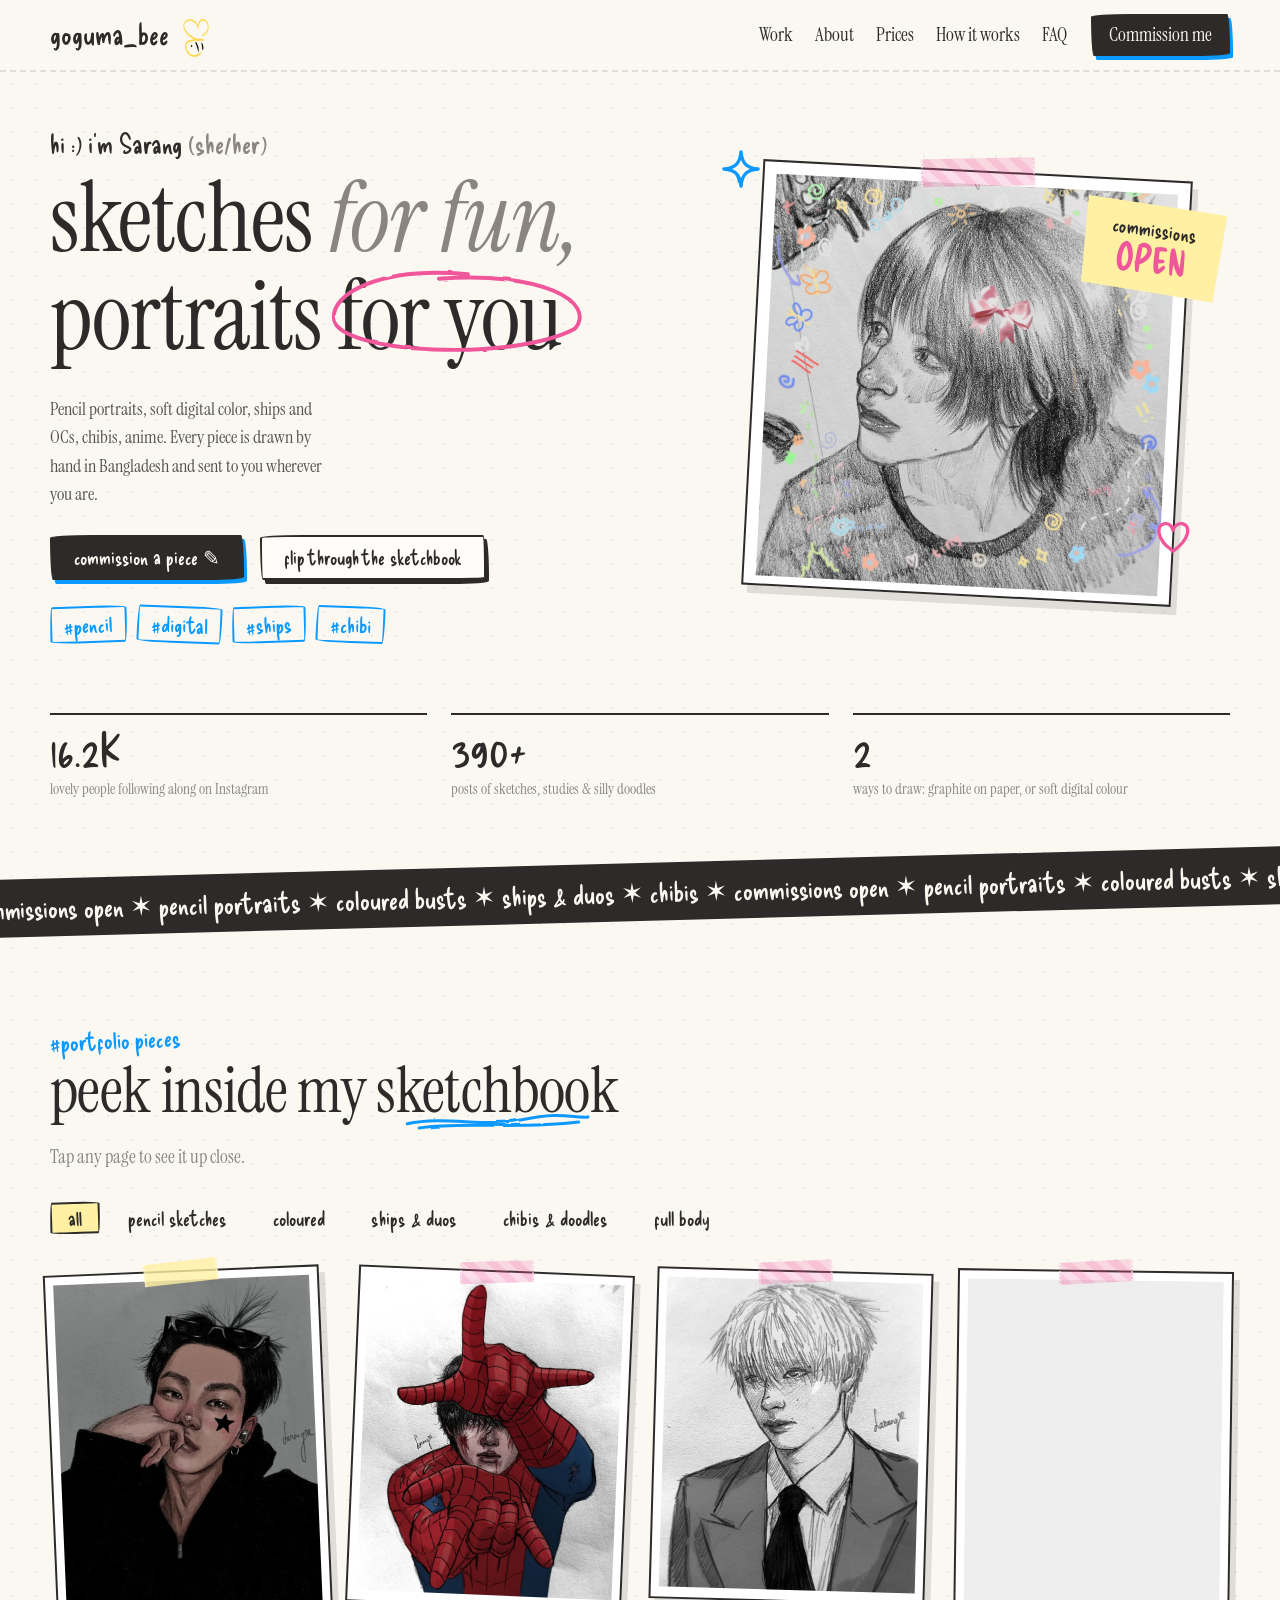
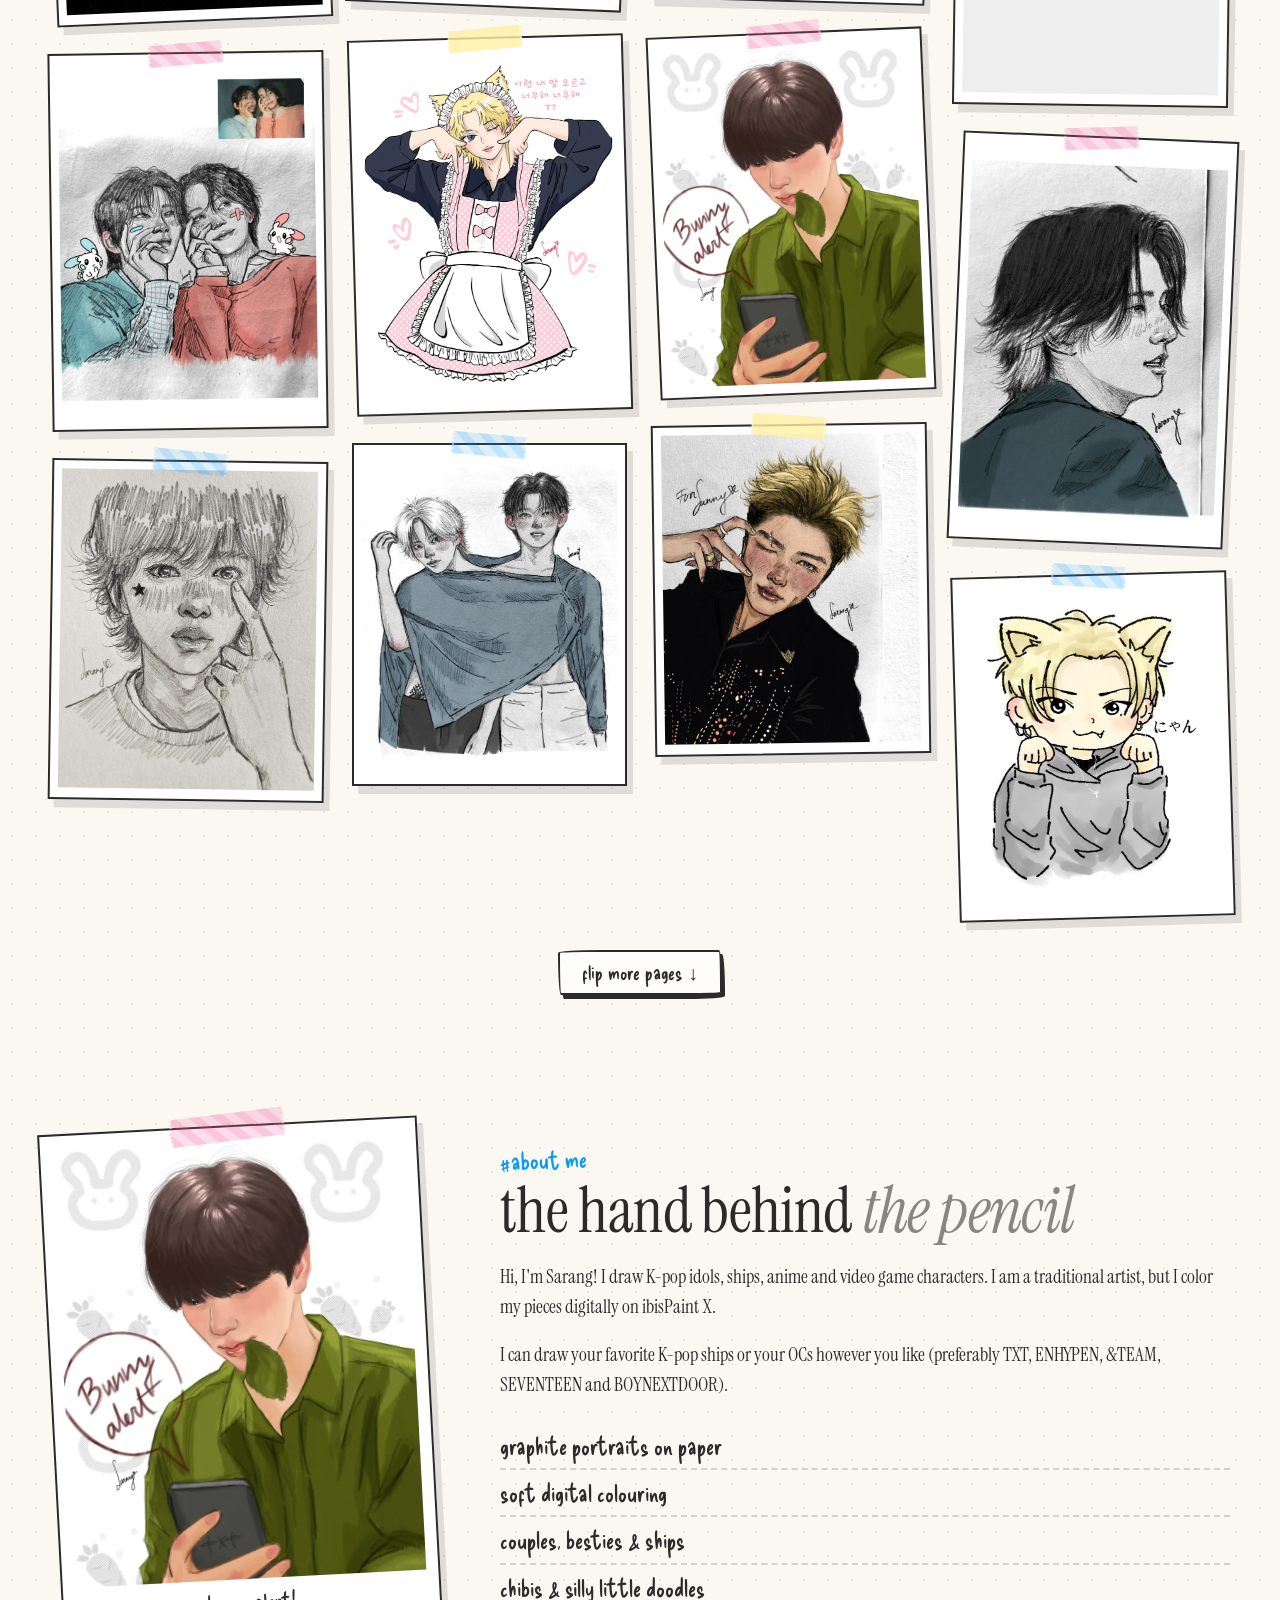
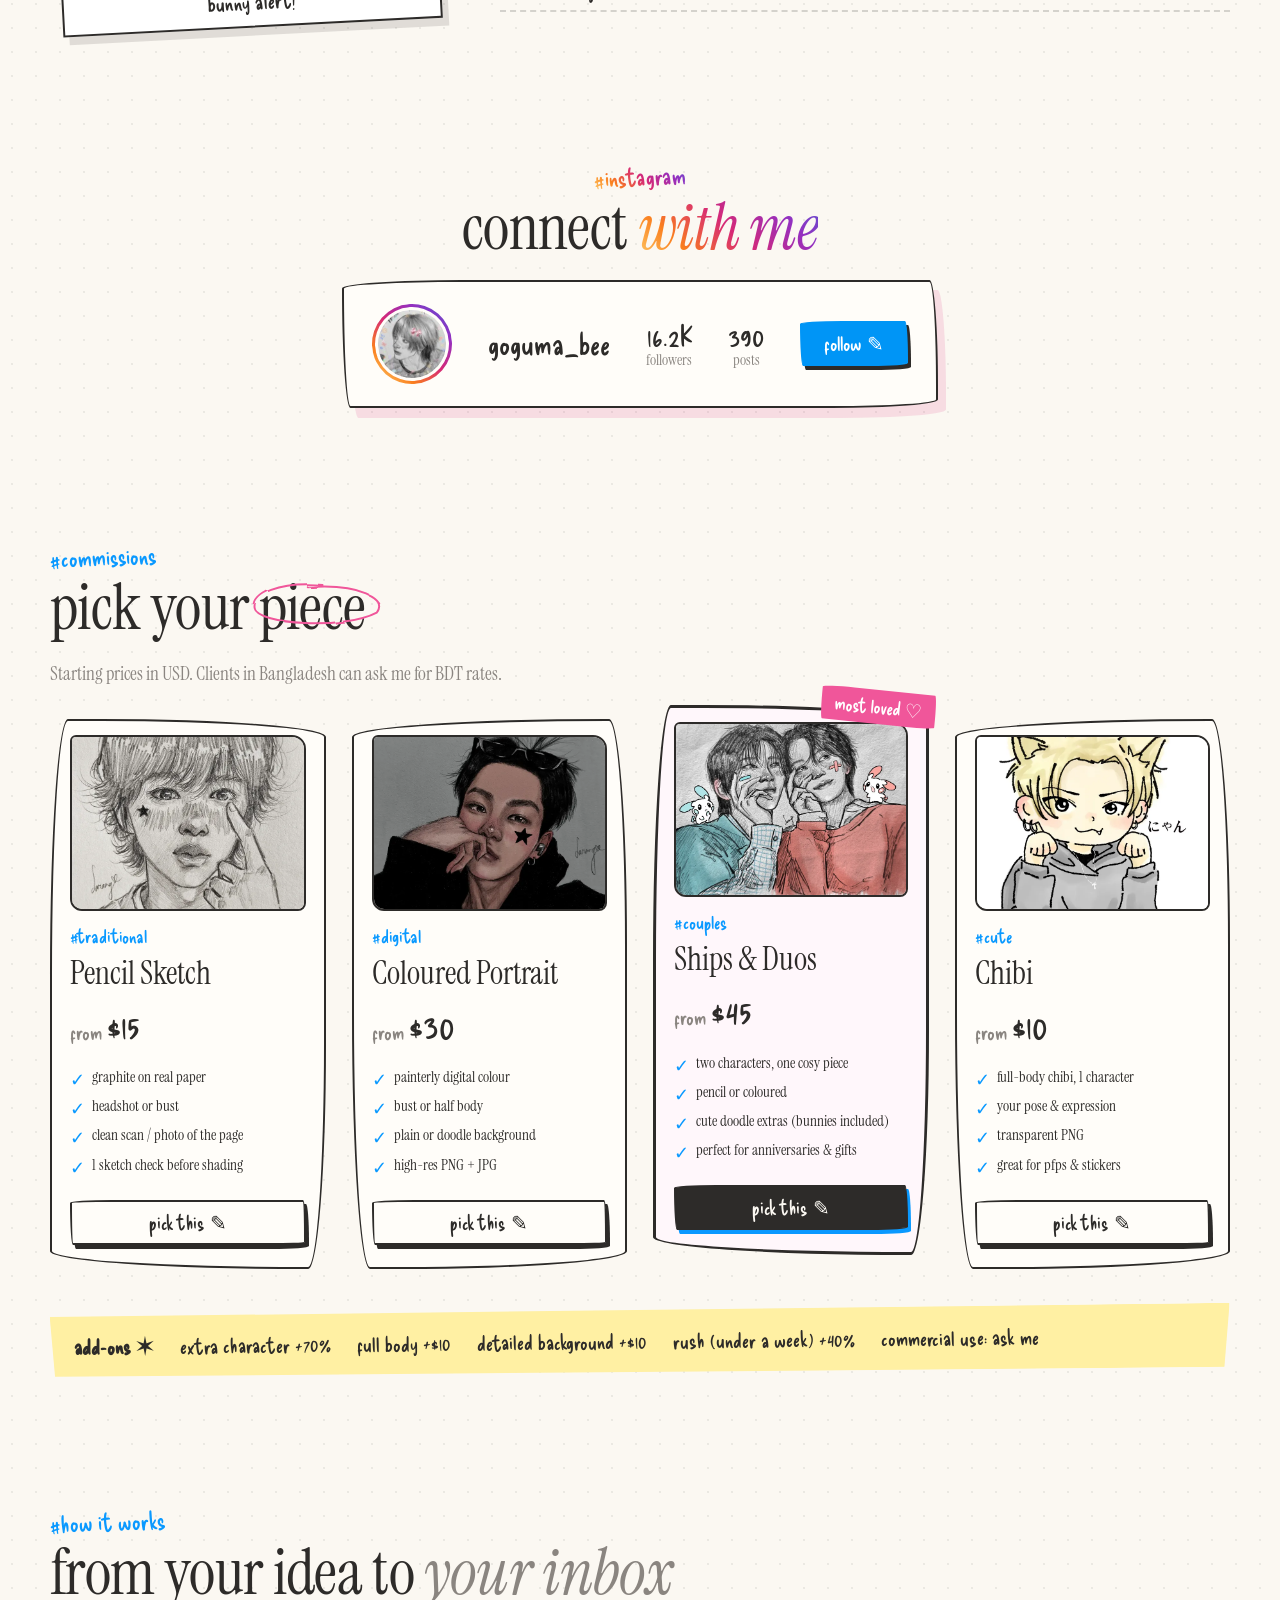
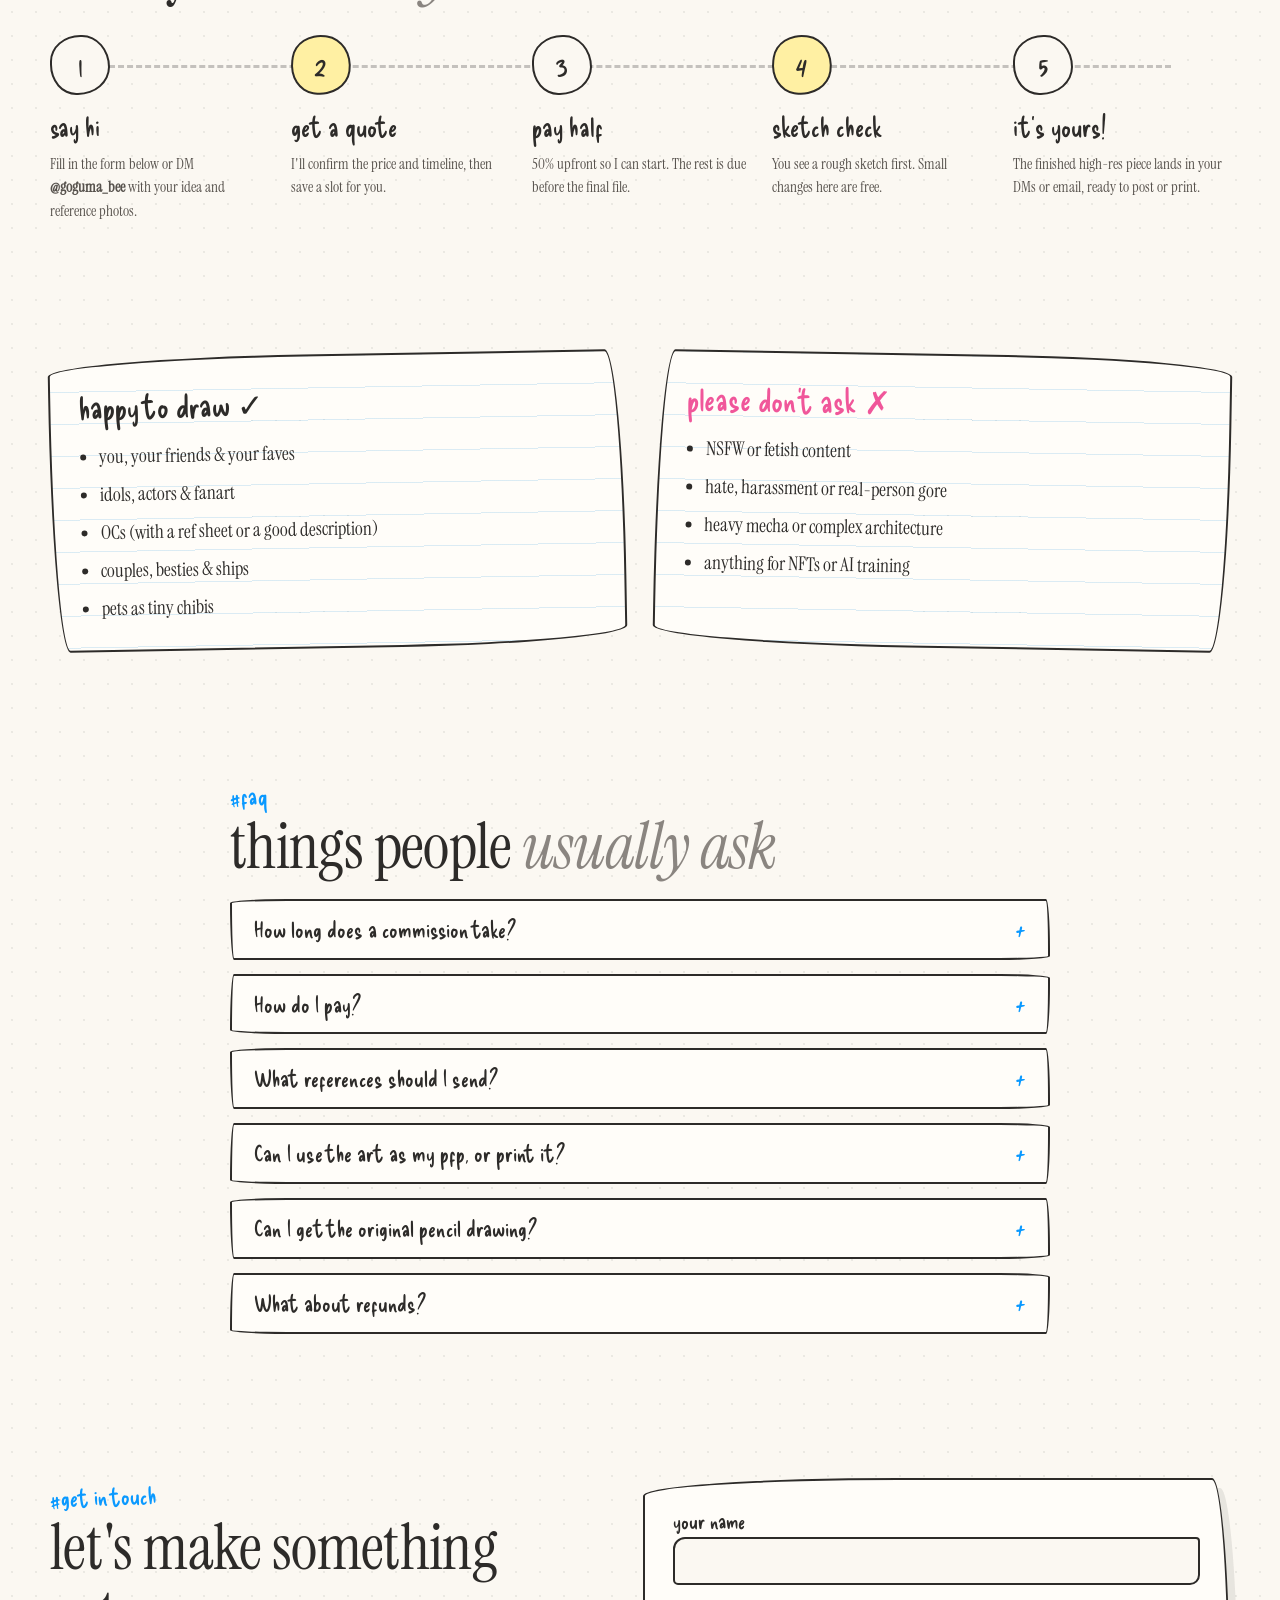
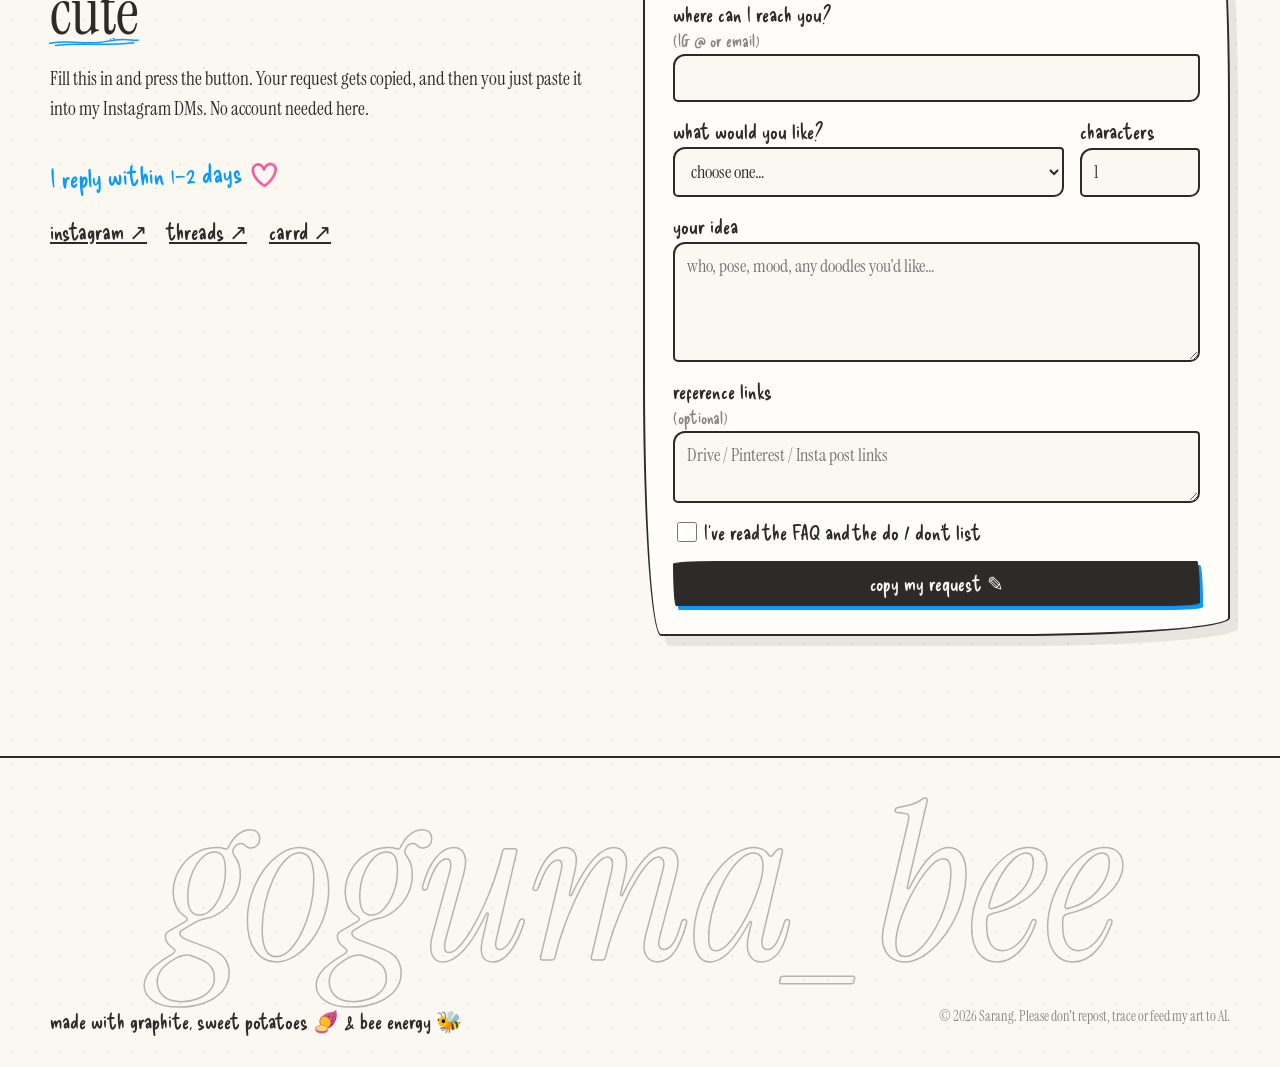
==== index.html @ c8627860 "New hero portrait, bee logo, bio, and slimmer Instagram card - Hero: new pencil self-portrait, drop " ====
<!DOCTYPE html>
<html lang="en">
<head>
  <meta charset="utf-8">
  <meta name="viewport" content="width=device-width, initial-scale=1">
  <title>goguma_bee · Sarang's sketchbook &amp; commissions</title>
  <meta name="description" content="Pencil portraits, soft digital color, ships and OCs, chibis, anime by Sarang (@goguma_bee). Commissions open.">
  <meta property="og:title" content="goguma_bee · sketches for fun, commissions for you">
  <meta property="og:image" content="img/Untitled231_20261003192501.webp">
  <link rel="icon" href="img/logo.png">
  <link rel="preconnect" href="https://fonts.googleapis.com">
  <link rel="preconnect" href="https://fonts.gstatic.com" crossorigin>
  <link href="https://fonts.googleapis.com/css2?family=Delicious+Handrawn&family=Instrument+Serif:ital@0;1&display=swap" rel="stylesheet">
  <link rel="stylesheet" href="style.css">
</head>
<body>
<a class="skip" href="#work">Skip to artwork</a>

<!-- Reusable hand-drawn doodles -->
<svg width="0" height="0" style="position:absolute" aria-hidden="true">
  <defs>
    <filter id="rough"><feTurbulence type="fractalNoise" baseFrequency="0.04" numOctaves="2" seed="3"/><feDisplacementMap in="SourceGraphic" scale="2.5"/></filter>
    <symbol id="underline" viewBox="0 0 220 24"><path pathLength="1" d="M4 15 C 50 5, 95 20, 140 10 S 200 9, 216 7"/><path pathLength="1" d="M18 20 C 70 12, 130 22, 205 13"/></symbol>
    <symbol id="circle" viewBox="0 0 240 90"><path pathLength="1" d="M130 9 C 52 2, 6 26, 10 50 C 15 80, 170 88, 226 58 C 246 34, 196 6, 104 13"/></symbol>
    <symbol id="arrow" viewBox="0 0 120 80"><path pathLength="1" d="M8 8 C 20 55, 60 72, 104 58"/><path pathLength="1" d="M88 46 L106 58 L88 70"/></symbol>
    <symbol id="star" viewBox="0 0 40 40"><path pathLength="1" d="M20 3 L24 16 L37 17 L26 24 L30 37 L20 29 L10 37 L14 24 L3 17 L16 16 Z"/></symbol>
    <symbol id="heart" viewBox="0 0 40 36"><path pathLength="1" d="M20 33 C 2 20, 2 6, 11 4 C 16 3, 19 7, 20 11 C 21 7, 25 3, 30 4 C 39 6, 38 20, 20 33 Z"/></symbol>
    <symbol id="sparkle" viewBox="0 0 40 40"><path pathLength="1" d="M20 2 C 21 14, 26 19, 38 20 C 26 21, 21 26, 20 38 C 19 26, 14 21, 2 20 C 14 19, 19 14, 20 2 Z"/></symbol>
  </defs>
</svg>

<header class="nav">
  <a class="logo hand" href="#top">goguma_bee <img src="img/logo.png" width="256" height="256" alt=""></a>
  <nav aria-label="Main">
    <a href="#work">Work</a>
    <a href="#about">About</a>
    <a href="#commissions">Prices</a>
    <a href="#process">How it works</a>
    <a href="#faq">FAQ</a>
  </nav>
  <a class="btn btn-ink" href="#order">Commission me</a>
</header>

<main id="top">

  <!-- HERO -->
  <section class="hero wrap">
    <div class="hero-text">
      <p class="hand hello">hi :) i'm Sarang <span class="muted">(she/her)</span></p>
      <h1>sketches <em>for fun,</em><br>portraits
        <span class="circled">for you
          <svg class="doodle draw" aria-hidden="true"><use href="#circle"/></svg>
        </span>
      </h1>
      <p class="lede">Pencil portraits, soft digital color, ships and OCs, chibis, anime. Every piece is drawn by hand in Bangladesh and sent to you wherever you are.</p>
      <div class="cta">
        <a class="btn btn-ink" href="#order">commission a piece ✎</a>
        <a class="btn" href="#work">flip through the sketchbook</a>
      </div>
      <ul class="tags hand" aria-label="What I draw">
        <li>#pencil</li><li>#digital</li><li>#ships</li><li>#chibi</li>
      </ul>
    </div>

    <div class="hero-art">
      <figure class="polaroid tilt-r">
        <img src="img/hero.webp" width="1100" height="1100"
             alt="Pencil portrait of a girl with short hair and bangs, a pink bow in her hair, surrounded by colourful doodles">
      </figure>
      <div class="sticky hand" role="note">
        <!-- EDIT: open / closed -->
        commissions<br><b>OPEN</b>
      </div>
      <svg class="doodle float s1" aria-hidden="true"><use href="#sparkle"/></svg>
      <svg class="doodle float s2" aria-hidden="true"><use href="#heart"/></svg>
    </div>
  </section>

  <!-- STATS -->
  <section class="stats wrap" aria-label="Quick facts">
    <div><b class="hand">16.2K</b><span>lovely people following along on Instagram</span></div>
    <div><b class="hand">390+</b><span>posts of sketches, studies &amp; silly doodles</span></div>
    <div><b class="hand">2</b><span>ways to draw: graphite on paper, or soft digital colour</span></div>
  </section>

  <div class="marquee hand" aria-hidden="true">
    <div>✶ commissions open ✶ pencil portraits ✶ coloured busts ✶ ships &amp; duos ✶ chibis ✶ commissions open ✶ pencil portraits ✶ coloured busts ✶ ships &amp; duos ✶ chibis </div>
  </div>

  <!-- WORK -->
  <section id="work" class="wrap section">
    <p class="kicker hand">#portfolio pieces</p>
    <h2>peek inside my
      <span class="underlined">sketchbook<svg class="doodle draw" aria-hidden="true"><use href="#underline"/></svg></span>
    </h2>
    <p class="sub">Tap any page to see it up close.</p>

    <div class="filters hand" role="group" aria-label="Filter artwork">
      <button aria-pressed="true" data-f="all">all</button>
      <button aria-pressed="false" data-f="sketch">pencil sketches</button>
      <button aria-pressed="false" data-f="color">coloured</button>
      <button aria-pressed="false" data-f="ship">ships &amp; duos</button>
      <button aria-pressed="false" data-f="chibi">chibis &amp; doodles</button>
      <button aria-pressed="false" data-f="extra">full body</button>
    </div>

    <div id="grid" class="grid"></div>
    <div class="center"><button id="more" class="btn">flip more pages ↓</button></div>
  </section>

  <!-- ABOUT -->
  <section id="about" class="wrap section about">
    <figure class="polaroid tilt-l about-img">
      <img src="img/t/Untitled165_20260606183746.webp" width="720" height="960" loading="lazy"
           alt="Digital painting of a boy in a green shirt holding his phone with a leaf in his mouth, captioned 'Bunny alert!'">
      <figcaption class="hand">bunny alert!</figcaption>
    </figure>
    <div>
      <p class="kicker hand">#about me</p>
      <h2>the hand behind <em>the pencil</em></h2>
      <p>Hi, I'm Sarang! I draw K-pop idols, ships, anime and video game characters. I am a traditional artist, but I color my pieces digitally on ibisPaint X.</p>
      <p>I can draw your favorite K-pop ships or your OCs however you like (preferably TXT, ENHYPEN, &amp;TEAM, SEVENTEEN and BOYNEXTDOOR).</p>
      <ul class="skills hand">
        <li>graphite portraits on paper</li>
        <li>soft digital colouring</li>
        <li>couples, besties &amp; ships</li>
        <li>chibis &amp; silly little doodles</li>
      </ul>
    </div>
  </section>

  <!-- INSTAGRAM -->
  <section id="insta" class="wrap section">
    <p class="kicker hand">#instagram</p>
    <h2>connect <em>with me</em></h2>
    <div class="ig sketch-box">
      <img class="ig-avatar" src="img/pfp.png" width="72" height="72" alt="">
      <b class="ig-name hand">goguma_bee</b>
      <!-- EDIT: counts are typed in by hand -->
      <p class="ig-stat"><b class="hand">16.2K</b> followers</p>
      <p class="ig-stat"><b class="hand">390</b> posts</p>
      <a class="btn btn-ink" href="https://instagram.com/goguma_bee" target="_blank" rel="noopener">follow ✎</a>
    </div>
  </section>

  <!-- PRICING -->
  <section id="commissions" class="wrap section">
    <p class="kicker hand">#commissions</p>
    <h2>pick your
      <span class="circled">piece<svg class="doodle draw" aria-hidden="true"><use href="#circle"/></svg></span>
    </h2>
    <!-- EDIT: all prices below are placeholders -->
    <p class="sub">Starting prices in USD. Clients in Bangladesh can ask me for BDT rates.</p>

    <div class="cards">
      <article class="card sketch-box">
        <img src="img/t/IMG20251030143317.webp" loading="lazy" style="object-position:50% 30%"
             alt="Example: pencil portrait of a boy pointing at a star on his cheek">
        <p class="tag hand">#traditional</p>
        <h3>Pencil Sketch</h3>
        <p class="price hand">from <b>$15</b></p>
        <ul>
          <li>graphite on real paper</li>
          <li>headshot or bust</li>
          <li>clean scan / photo of the page</li>
          <li>1 sketch check before shading</li>
        </ul>
        <a class="btn" href="#order" data-type="Pencil sketch">pick this ✎</a>
      </article>

      <article class="card sketch-box">
        <img src="img/t/Untitled125.webp" loading="lazy" style="object-position:50% 25%"
             alt="Example: digital portrait of a boy with sunglasses on his head and a black star on his cheek">
        <p class="tag hand">#digital</p>
        <h3>Coloured Portrait</h3>
        <p class="price hand">from <b>$30</b></p>
        <ul>
          <li>painterly digital colour</li>
          <li>bust or half body</li>
          <li>plain or doodle background</li>
          <li>high-res PNG + JPG</li>
        </ul>
        <a class="btn" href="#order" data-type="Coloured portrait">pick this ✎</a>
      </article>

      <article class="card sketch-box featured">
        <span class="badge hand">most loved ♡</span>
        <img src="img/t/Art.webp" loading="lazy" style="object-position:50% 40%"
             alt="Example: two friends cheek to cheek in teal and coral sweaters with little bunny doodles">
        <p class="tag hand">#couples</p>
        <h3>Ships &amp; Duos</h3>
        <p class="price hand">from <b>$45</b></p>
        <ul>
          <li>two characters, one cosy piece</li>
          <li>pencil or coloured</li>
          <li>cute doodle extras (bunnies included)</li>
          <li>perfect for anniversaries &amp; gifts</li>
        </ul>
        <a class="btn btn-ink" href="#order" data-type="Ship / duo">pick this ✎</a>
      </article>

      <article class="card sketch-box">
        <img src="img/t/Untitled251_20261027144922.webp" loading="lazy" style="object-position:50% 35%"
             alt="Example: chibi of a blond boy with cat ears in a grey hoodie">
        <p class="tag hand">#cute</p>
        <h3>Chibi</h3>
        <p class="price hand">from <b>$10</b></p>
        <ul>
          <li>full-body chibi, 1 character</li>
          <li>your pose &amp; expression</li>
          <li>transparent PNG</li>
          <li>great for pfps &amp; stickers</li>
        </ul>
        <a class="btn" href="#order" data-type="Chibi">pick this ✎</a>
      </article>
    </div>

    <div class="addons sticky-wide hand">
      <b>add-ons ✶</b>
      <span>extra character +70%</span>
      <span>full body +$10</span>
      <span>detailed background +$10</span>
      <span>rush (under a week) +40%</span>
      <span>commercial use: ask me</span>
    </div>
  </section>

  <!-- PROCESS -->
  <section id="process" class="wrap section">
    <p class="kicker hand">#how it works</p>
    <h2>from your idea to <em>your inbox</em></h2>
    <ol class="steps">
      <li><span class="num hand">1</span><h3 class="hand">say hi</h3><p>Fill in the form below or DM <b>@goguma_bee</b> with your idea and reference photos.</p></li>
      <li><span class="num hand">2</span><h3 class="hand">get a quote</h3><p>I'll confirm the price and timeline, then save a slot for you.</p></li>
      <li><span class="num hand">3</span><h3 class="hand">pay half</h3><p>50% upfront so I can start. The rest is due before the final file.</p></li>
      <li><span class="num hand">4</span><h3 class="hand">sketch check</h3><p>You see a rough sketch first. Small changes here are free.</p></li>
      <li><span class="num hand">5</span><h3 class="hand">it's yours!</h3><p>The finished high-res piece lands in your DMs or email, ready to post or print.</p></li>
    </ol>
  </section>

  <!-- WILL / WON'T -->
  <section class="wrap section willwont">
    <div class="paper sketch-box">
      <h3 class="hand">happy to draw ✓</h3>
      <ul><li>you, your friends &amp; your faves</li><li>idols, actors &amp; fanart</li><li>OCs (with a ref sheet or a good description)</li><li>couples, besties &amp; ships</li><li>pets as tiny chibis</li></ul>
    </div>
    <div class="paper sketch-box">
      <h3 class="hand">please don't ask ✗</h3>
      <ul><li>NSFW or fetish content</li><li>hate, harassment or real-person gore</li><li>heavy mecha or complex architecture</li><li>anything for NFTs or AI training</li></ul>
    </div>
  </section>

  <!-- FAQ -->
  <section id="faq" class="wrap section narrow">
    <p class="kicker hand">#faq</p>
    <h2>things people <em>usually ask</em></h2>
    <details class="sketch-box"><summary>How long does a commission take?</summary><p>Usually 1–3 weeks, depending on the queue and the piece. Need it sooner? Rush is +40% if I can fit it in.</p></details>
    <details class="sketch-box"><summary>How do I pay?</summary><p>50% upfront and 50% before the final file. <!-- EDIT: payment methods -->bKash / Nagad for local clients. International clients, just ask and we'll find what works.</p></details>
    <details class="sketch-box"><summary>What references should I send?</summary><p>Clear, well-lit photos (a couple of angles help), plus any outfit, pose or vibe notes. A screenshot of a pose you love is great too.</p></details>
    <details class="sketch-box"><summary>Can I use the art as my pfp, or print it?</summary><p>Yes, for personal use! Please credit <b>@goguma_bee</b> when you post it. For merch, ads or anything you sell, ask me about a commercial licence first.</p></details>
    <details class="sketch-box"><summary>Can I get the original pencil drawing?</summary><p>Sometimes! Ask in your DM and I'll let you know if shipping works for where you are.</p></details>
    <details class="sketch-box"><summary>What about refunds?</summary><p>Full refund before I start sketching, 50% after the sketch stage, and none once the final piece is delivered.</p></details>
  </section>

  <!-- ORDER -->
  <section id="order" class="wrap section order">
    <div class="order-intro">
      <p class="kicker hand">#get in touch</p>
      <h2>let's make something <span class="underlined">cute<svg class="doodle draw" aria-hidden="true"><use href="#underline"/></svg></span></h2>
      <p>Fill this in and press the button. Your request gets copied, and then you just paste it into my Instagram DMs. No account needed here.</p>
      <p class="hand big-note">I reply within 1–2 days
        <svg class="doodle" aria-hidden="true"><use href="#heart"/></svg></p>
      <ul class="links hand">
        <li><a href="https://instagram.com/goguma_bee" target="_blank" rel="noopener">instagram ↗</a></li>
        <li><a href="https://www.threads.net/@goguma_bee" target="_blank" rel="noopener">threads ↗</a></li>
        <li><a href="https://gogumabee.carrd.co" target="_blank" rel="noopener">carrd ↗</a></li>
      </ul>
    </div>

    <form id="form" class="sketch-box form">
      <label>your name<input name="name" required autocomplete="name"></label>
      <label>where can I reach you? <small>(IG @ or email)</small><input name="contact" required></label>
      <div class="row">
        <label>what would you like?
          <select name="type" required>
            <option value="">choose one…</option>
            <option>Pencil sketch</option>
            <option>Coloured portrait</option>
            <option>Ship / duo</option>
            <option>Chibi</option>
            <option>Not sure yet</option>
          </select>
        </label>
        <label>characters<input name="chars" type="number" min="1" max="6" value="1" required></label>
      </div>
      <label>your idea<textarea name="idea" rows="4" required placeholder="who, pose, mood, any doodles you'd like…"></textarea></label>
      <label>reference links <small>(optional)</small><textarea name="refs" rows="2" placeholder="Drive / Pinterest / Insta post links"></textarea></label>
      <label class="check"><input type="checkbox" name="tos" required> I've read the FAQ and the do / don't list</label>
      <button class="btn btn-ink" type="submit">copy my request ✎</button>
      <div id="done" class="done" hidden>
        <p class="hand" role="status" id="status"></p>
        <textarea id="out" rows="6" readonly aria-label="Your request message"></textarea>
        <a class="btn btn-ink" href="https://ig.me/m/goguma_bee" target="_blank" rel="noopener">open my Instagram DMs ↗</a>
      </div>
    </form>
  </section>
</main>

<footer class="footer">
  <p class="giant" aria-hidden="true">goguma_bee</p>
  <div class="wrap foot-row">
    <p class="hand">made with graphite, sweet potatoes 🍠 &amp; bee energy 🐝</p>
    <p class="muted">© 2026 Sarang. Please don't repost, trace or feed my art to AI.</p>
  </div>
</footer>

<dialog id="lb" aria-label="Artwork viewer">
  <button class="lb-close hand" aria-label="Close">✕</button>
  <button class="lb-nav prev hand" aria-label="Previous">←</button>
  <figure><img alt=""></figure>
  <button class="lb-nav next hand" aria-label="Next">→</button>
</dialog>

<script src="script.js"></script>
</body>
</html>
---- style.css ----
:root {
  --ink: #2d2b29;
  --muted: #8a8580;
  --paper: #fbf8f2;
  --card: #fffdf9;
  --blue: #0a99ff;
  --pink: #f0569a;
  --yellow: #fff0a3;
  --hand: "Delicious Handrawn", "Comic Sans MS", cursive;
  --serif: "Instrument Serif", Georgia, serif;
  /* Bee from the "Honey Arrow & Bee" cursor by Sweezy Cursors (sweezy-cursors.com), mirrored. Their licence is personal use only: needs their written permission before the site goes live. */
  --bee: url("img/cursor/bee.png") 1 14, auto; /* hotspot = antenna tip */
  /* wobbly hand-drawn box corners */
  --wob: 255px 18px 225px 18px / 18px 225px 18px 255px;
  --wob2: 18px 225px 18px 255px / 255px 18px 225px 18px;
}

* { box-sizing: border-box; }
html { scroll-behavior: smooth; scroll-padding-top: 80px; }
body {
  margin: 0;
  color: var(--ink);
  font: 19px/1.55 var(--serif); /* 19px: Instrument Serif runs small next to the old 17px Geist */
  background:
    radial-gradient(circle, #2d2b2914 1px, transparent 1.4px) 0 0 / 24px 24px,
    var(--paper);
  overflow-x: hidden;
}
img { max-width: 100%; display: block; }
a { color: inherit; }
html, a, button, select, summary, input[type="checkbox"] { cursor: var(--bee); } /* same bee everywhere, links and buttons included */
input, textarea { cursor: text; }
h1, h2 { font-family: var(--serif); font-weight: 400; line-height: 1.02; letter-spacing: -.01em; margin: 0 0 .3em; }
h1 { font-size: clamp(3rem, 7.5vw, 6.4rem); }
h2 { font-size: clamp(2.4rem, 5vw, 4rem); }
h1 em, h2 em { color: var(--muted); }
h3 { margin: .2em 0; }
.hand { font-family: var(--hand); }
.muted { color: var(--muted); }
.wrap { width: min(1180px, 100% - 40px); margin-inline: auto; }
.section { padding: 90px 0 40px; }
.narrow { max-width: 820px; }
.center { text-align: center; margin-top: 30px; }
.kicker { color: var(--blue); font-size: 1.5rem; margin: 0; transform: rotate(-2deg); display: inline-block; }
.sub { color: var(--muted); margin: 0 0 30px; }
.skip { position: absolute; left: -999px; }
.skip:focus { left: 10px; top: 10px; z-index: 99; background: var(--ink); color: #fff; padding: 8px 14px; }
:focus-visible { outline: 3px dashed var(--blue); outline-offset: 3px; }

/* ---------- doodles ---------- */
.doodle { fill: none; stroke: var(--blue); stroke-width: 3.5; stroke-linecap: round; stroke-linejoin: round; filter: url(#rough); overflow: visible; }
.draw path { stroke-dasharray: 1; stroke-dashoffset: 1; transition: stroke-dashoffset 1.1s ease-out; }
.draw path + path { transition-delay: .5s; }
.in .draw path, .draw.in path { stroke-dashoffset: 0; }
.underlined, .circled { position: relative; white-space: nowrap; display: inline-block; }
.underlined svg { position: absolute; left: -2%; bottom: -.12em; width: 104%; height: .32em; }
.circled svg { position: absolute; inset: -.18em -.3em -.12em -.15em; width: calc(100% + .45em); height: calc(100% + .3em); stroke: var(--pink); }

/* ---------- buttons ---------- */
.btn {
  display: inline-block; font: 1.25rem var(--hand); text-decoration: none; cursor: var(--bee);
  padding: 8px 22px; color: var(--ink); background: var(--card);
  border: 2px solid var(--ink); border-radius: var(--wob);
  box-shadow: 3px 4px 0 var(--ink); transition: transform .15s, box-shadow .15s;
}
.btn:hover { transform: translate(-1px, -2px) rotate(-1deg); box-shadow: 5px 6px 0 var(--ink); }
.btn:active { transform: translate(2px, 3px); box-shadow: 0 0 0 var(--ink); }
.btn-ink { background: var(--ink); color: var(--paper); box-shadow: 3px 4px 0 var(--blue); }
.btn-ink:hover { box-shadow: 5px 6px 0 var(--blue); }
.sketch-box { border: 2px solid var(--ink); border-radius: var(--wob); background: var(--card); }

/* ---------- nav ---------- */
.nav {
  position: sticky; top: 0; z-index: 20; display: flex; align-items: center; gap: 24px;
  padding: 12px max(20px, calc((100% - 1180px) / 2));
  background: color-mix(in srgb, var(--paper) 88%, transparent); backdrop-filter: blur(8px);
  border-bottom: 2px dashed #2d2b2922;
}
.logo { font-size: 1.8rem; text-decoration: none; margin-right: auto; }
.logo img { display: inline; width: auto; height: 1.4em; vertical-align: middle; }
.nav nav { display: flex; gap: 22px; }
.nav nav a, .nav .btn { font: 19px/1.3 var(--serif); }
.nav nav a { text-decoration: none; position: relative; }
.nav nav a::after { content: ""; position: absolute; left: 0; right: 0; bottom: -2px; height: 2px; background: var(--blue); transform: scaleX(0); transition: transform .2s; border-radius: 2px; }
.nav nav a:hover::after { transform: scaleX(1); }
.nav .btn { padding: 7px 16px; }

/* ---------- hero ---------- */
.hero { display: grid; grid-template-columns: 1.15fr 1fr; gap: 50px; align-items: center; padding: 50px 0 30px; }
.hello { font-size: 1.7rem; margin: 0 0 6px; }
.lede { font-size: 1.15rem; max-width: 34ch; color: #57524d; }
.cta { display: flex; flex-wrap: wrap; gap: 16px; margin: 26px 0; }
.tags { display: flex; gap: 10px; flex-wrap: wrap; list-style: none; padding: 0; margin: 0; }
.tags li { color: var(--blue); font-size: 1.35rem; padding: 0 12px; border: 2px solid currentColor; border-radius: var(--wob2); }
.tags li:nth-child(even) { transform: rotate(2deg); }
.tags li:nth-child(odd) { transform: rotate(-2deg); }

.hero-art { position: relative; justify-self: center; width: min(430px, 100%); }
.polaroid { margin: 0; padding: 12px 12px 8px; background: #fff; border: 2px solid var(--ink); box-shadow: 6px 8px 0 #2d2b2922; position: relative; }
.polaroid::before { /* washi tape */
  content: ""; position: absolute; top: -14px; left: 50%; width: 110px; height: 28px; translate: -50% 0; rotate: -4deg;
  background: repeating-linear-gradient(45deg, #f0569a55 0 8px, #f0569a33 8px 16px); border-left: 2px dotted #fff8; border-right: 2px dotted #fff8;
}
.polaroid figcaption { text-align: center; font-size: 1.35rem; padding-top: 6px; }
.hero-art .polaroid img { width: 100%; height: auto; }
.tilt-r { rotate: 3deg; }
.tilt-l { rotate: -3deg; }
.sticky {
  position: absolute; right: -40px; top: 34px; width: 140px; padding: 14px 10px; text-align: center; line-height: 1.1;
  font-size: 1.3rem; background: var(--yellow); rotate: 8deg; box-shadow: 3px 5px 0 #2d2b2918; clip-path: polygon(0 0, 100% 2%, 98% 100%, 3% 97%);
}
.sticky b { font-size: 2.2rem; color: var(--pink); letter-spacing: .05em; }
.float { position: absolute; width: 38px; height: 38px; animation: bob 4s ease-in-out infinite; }
.s1 { left: -30px; top: -20px; }
.s2 { right: -10px; bottom: 40px; stroke: var(--pink); animation-delay: -2s; }
@keyframes bob { 50% { translate: 0 -8px; rotate: 10deg; } }

/* ---------- stats + marquee ---------- */
.stats { display: grid; grid-template-columns: repeat(3, 1fr); gap: 24px; padding: 40px 0 50px; }
.stats div { border-top: 2px solid var(--ink); padding-top: 10px; }
.stats b { display: block; font-size: 3rem; line-height: 1; font-weight: 400; }
.stats span { color: var(--muted); font-size: .95rem; }
.marquee { overflow: hidden; background: var(--ink); color: var(--paper); font-size: 1.7rem; padding: 8px 0; rotate: -1.5deg; margin: 10px -60px; }
.marquee div { white-space: nowrap; width: max-content; animation: slide 40s linear infinite; }
@keyframes slide { to { transform: translateX(-50%); } }

/* ---------- filters + gallery ---------- */
.filters { display: flex; flex-wrap: wrap; gap: 10px; margin-bottom: 36px; }
.filters button {
  font: 1.25rem var(--hand); color: var(--ink); background: none; cursor: var(--bee);
  padding: 2px 16px; border: 2px solid transparent; border-radius: var(--wob2);
}
.filters button:hover { border-color: #2d2b2944; }
.filters button[aria-pressed="true"] { border-color: var(--ink); background: var(--yellow); rotate: -2deg; }

.grid { columns: 4 230px; column-gap: 26px; }
.grid .polaroid { display: block; width: 100%; font: inherit; break-inside: avoid; margin: 0 0 30px; padding: 8px 8px 10px; cursor: var(--bee); rotate: var(--r, 0deg); transition: rotate .25s, transform .25s, box-shadow .25s; }
.grid .polaroid::before { width: 70px; height: 22px; top: -11px; }
.grid .polaroid:nth-child(3n)::before { background: repeating-linear-gradient(45deg, #0a99ff44 0 8px, #0a99ff22 8px 16px); rotate: 5deg; }
.grid .polaroid:nth-child(4n+1)::before { background: #fff0a3cc; }
.grid .polaroid:hover, .grid .polaroid:focus-visible { rotate: 0deg; transform: scale(1.03); box-shadow: 8px 12px 0 #2d2b2926; z-index: 2; }
.grid img { width: 100%; height: auto; background: #eee; }
.grid .polaroid[hidden] { display: none; }

/* ---------- about ---------- */
.about { display: grid; grid-template-columns: 380px 1fr; gap: 70px; align-items: center; }
.about-img img { aspect-ratio: 4 / 5; object-fit: cover; object-position: 50% 20%; width: 100%; height: auto; }
.skills { list-style: none; padding: 0; margin: 24px 0 0; font-size: 1.5rem; }
.skills li { padding: 4px 0; border-bottom: 2px dashed #2d2b2930; }

/* ---------- instagram widget ---------- */
#insta { --ig: linear-gradient(45deg, #feda75, #fa7e1e, #d62976, #962fbf, #4f5bd5); --ig-blue: #0095f6; text-align: center; }
#insta .kicker, #insta h2 em { background: var(--ig); -webkit-background-clip: text; background-clip: text; color: transparent; }
.ig { display: flex; flex-wrap: wrap; justify-content: center; align-items: center; gap: 14px 36px; width: fit-content; margin: 0 auto; padding: 22px 28px; box-shadow: 8px 10px 0 #d6297622; }
.ig .btn-ink { background: var(--ig-blue); border-color: var(--ig-blue); color: #fff; box-shadow: 3px 4px 0 var(--ink); }
.ig .btn-ink:hover { box-shadow: 5px 6px 0 var(--ink); }
/* story ring: gradient border, white gap (padding), photo */
.ig-avatar { width: 80px; height: 80px; padding: 3px; object-fit: cover; object-position: 50% 30%; border-radius: 50%; border: 3.5px solid transparent; background: linear-gradient(var(--card), var(--card)) padding-box, var(--ig) border-box; rotate: -4deg; }
.ig-name { font-size: 1.9rem; font-weight: 400; }
.ig-stat { margin: 0; color: var(--muted); font-size: .95rem; display: grid; text-align: center; line-height: 1.1; }
.ig-stat b { color: var(--ink); font-size: 1.9rem; font-weight: 400; }

/* ---------- pricing ---------- */
.cards { display: grid; grid-template-columns: repeat(4, 1fr); gap: 26px; align-items: start; }
.card { padding: 14px 18px 22px; position: relative; transition: rotate .25s; }
.card:nth-child(odd) { border-radius: var(--wob2); }
.card:hover { rotate: -1deg; }
.card img { width: 100%; aspect-ratio: 4 / 3; object-fit: cover; border: 2px solid var(--ink); border-radius: 6px 14px 8px 12px; margin-bottom: 10px; }
.card .tag { color: var(--blue); margin: 0; font-size: 1.2rem; }
.card h3 { font: 2rem/1 var(--serif); }
.price { font-size: 1.3rem; margin: 6px 0 4px; color: var(--muted); }
.price b { color: var(--ink); font-size: 2.4rem; font-weight: 400; }
.card ul { padding: 0; margin: 8px 0 20px; list-style: none; font-size: .93rem; }
.card li { padding: 3px 0 3px 22px; position: relative; }
.card li::before { content: "✓"; position: absolute; left: 0; color: var(--blue); font-family: var(--hand); font-size: 1.1rem; }
.card .btn { width: 100%; text-align: center; }
.featured { background: #fff7fb; border-width: 3px; margin-top: -14px; }
.badge { position: absolute; top: -18px; right: -10px; background: var(--pink); color: #fff; padding: 2px 14px; font-size: 1.2rem; rotate: 6deg; border-radius: var(--wob); z-index: 1; }
.addons { display: flex; flex-wrap: wrap; gap: 6px 26px; align-items: center; margin-top: 40px; padding: 16px 24px; background: var(--yellow); font-size: 1.3rem; rotate: -.6deg; clip-path: polygon(0 3%, 100% 0, 99.5% 100%, .4% 96%); }

/* ---------- process ---------- */
.steps { list-style: none; padding: 0; margin: 30px 0 0; display: grid; grid-template-columns: repeat(5, 1fr); gap: 24px; position: relative; }
.steps::before { content: ""; position: absolute; top: 30px; left: 5%; right: 5%; border-top: 3px dashed #2d2b2944; }
.steps li { position: relative; }
.num { display: grid; place-items: center; width: 60px; height: 60px; font-size: 2rem; background: var(--paper); border: 2.5px solid var(--ink); border-radius: 52% 48% 55% 45% / 45% 55% 48% 52%; }
.steps li:nth-child(even) .num { rotate: 8deg; background: var(--yellow); }
.steps h3 { font-size: 1.7rem; font-weight: 400; margin-top: 10px; }
.steps p { margin: 0; color: #57524d; font-size: .95rem; }

/* ---------- will / won't ---------- */
.willwont { display: grid; grid-template-columns: 1fr 1fr; gap: 30px; }
.paper { padding: 22px 28px; background: repeating-linear-gradient(var(--card) 0 31px, #0a99ff22 31px 32px); }
.paper h3 { font-size: 2rem; font-weight: 400; margin: 0 0 6px; }
.paper:last-child h3 { color: var(--pink); }
.paper:first-child { rotate: -1deg; }
.paper:last-child { rotate: 1deg; border-radius: var(--wob2); }
.paper ul { margin: 0; padding-left: 20px; line-height: 2; }

/* ---------- faq ---------- */
details { margin-bottom: 14px; padding: 4px 22px; }
details:nth-of-type(even) { border-radius: var(--wob2); }
summary { cursor: var(--bee); font: 1.45rem var(--hand); padding: 10px 0; list-style: none; display: flex; justify-content: space-between; gap: 10px; }
summary::-webkit-details-marker { display: none; }
summary::after { content: "+"; color: var(--blue); font-size: 1.8rem; line-height: 1; transition: rotate .2s; }
details[open] summary::after { rotate: 45deg; }
details p { margin: 0 0 16px; color: #57524d; }

/* ---------- order form ---------- */
.order { display: grid; grid-template-columns: 1fr 1.1fr; gap: 60px; align-items: start; }
.big-note { font-size: 1.6rem; color: var(--blue); rotate: -2deg; }
.big-note svg { width: 30px; height: 28px; vertical-align: middle; stroke: var(--pink); }
.links { list-style: none; padding: 0; display: flex; gap: 22px; font-size: 1.4rem; }
.form { padding: 28px; display: grid; gap: 16px; box-shadow: 8px 10px 0 #2d2b2918; }
.form label { display: grid; gap: 4px; font: 1.3rem var(--hand); }
.form small { color: var(--muted); }
.form .row { display: grid; grid-template-columns: 1fr 120px; gap: 16px; }
input, select, textarea {
  font: 1.15rem var(--serif); color: var(--ink); background: var(--paper); width: 100%;
  border: 2px solid var(--ink); border-radius: 12px 4px 10px 5px; padding: 10px 12px;
}
textarea { resize: vertical; }
.check { display: flex !important; align-items: center; gap: 10px; }
.check input { width: 20px; height: 20px; accent-color: var(--ink); }
.done[hidden] { display: none; }
.done { display: grid; gap: 10px; border-top: 2px dashed #2d2b2944; padding-top: 14px; }
.done p { margin: 0; font-size: 1.4rem; color: var(--blue); }

/* ---------- footer ---------- */
.footer { margin-top: 80px; overflow: hidden; border-top: 2px solid var(--ink); }
.giant { font: italic clamp(4rem, 17vw, 15rem)/1 var(--serif); margin: 20px 0 0; text-align: center; color: transparent; -webkit-text-stroke: 1.5px #2d2b2955; white-space: nowrap; }
.foot-row { display: flex; justify-content: space-between; flex-wrap: wrap; gap: 10px; padding: 10px 0 30px; }
.foot-row .hand { font-size: 1.3rem; margin: 0; }
.foot-row .muted { margin: 0; font-size: .9rem; }

/* ---------- lightbox ---------- */
dialog { border: 0; padding: 0; background: none; max-width: 100vw; max-height: 100vh; overflow: visible; }
dialog::backdrop { background: #fbf8f2ee; backdrop-filter: blur(4px); }
dialog figure { margin: 0; padding: 12px 12px 6px; background: #fff; border: 2px solid var(--ink); box-shadow: 8px 10px 0 #2d2b2926; }
dialog img { max-height: 80vh; max-width: min(88vw, 1000px); width: auto; margin: auto; }
.lb-close, .lb-nav { position: fixed; font-size: 2rem; width: 54px; height: 54px; border: 2px solid var(--ink); border-radius: var(--wob); background: var(--card); cursor: var(--bee); color: var(--ink); }
.lb-close { top: 16px; right: 16px; }
.lb-nav { top: 50%; translate: 0 -50%; }
.prev { left: 16px; }
.next { right: 16px; }

/* ---------- glitter cursor trail (sparkles made in script.js) ---------- */
.glitter { position: fixed; z-index: 99; width: var(--s); height: var(--s); margin: calc(var(--s) / -2) 0 0 calc(var(--s) / -2); background: var(--c); pointer-events: none; animation: glitter .9s ease-out forwards;
  clip-path: polygon(50% 0, 62% 38%, 100% 50%, 62% 62%, 50% 100%, 38% 62%, 0 50%, 38% 38%); } /* 4-point sparkle */
.glitter.dot { clip-path: none; border-radius: 50%; }
@keyframes glitter {
  0% { scale: .3; }
  20% { scale: 1; opacity: 1; }
  40% { opacity: .4; }
  60% { opacity: 1; }
  100% { scale: .2; opacity: 0; translate: var(--dx) var(--dy); rotate: var(--r); }
}

/* ---------- responsive ---------- */
@media (max-width: 1000px) {
  .cards { grid-template-columns: repeat(2, 1fr); }
  .featured { margin-top: 0; }
  .steps { grid-template-columns: 1fr; gap: 18px; }
  .steps::before { top: 0; bottom: 0; left: 29px; right: auto; border-top: 0; border-left: 3px dashed #2d2b2944; }
  .steps li { display: grid; grid-template-columns: 60px 1fr; column-gap: 18px; }
  .steps li .num { grid-row: span 2; }
  .steps h3 { margin: 0; }
}
@media (max-width: 860px) {
  .nav nav { display: none; }
  .hero, .about, .order, .willwont { grid-template-columns: 1fr; }
  .hero-art { margin: 20px auto 0; width: min(340px, 80%); }
  .sticky { right: -18px; top: -34px; width: 112px; font-size: 1rem; }
  .sticky b { font-size: 1.7rem; }
  .about-img { max-width: 320px; margin: auto; }
  .stats { grid-template-columns: 1fr; gap: 14px; }
}
@media (max-width: 560px) {
  .cards { grid-template-columns: 1fr; }
  .grid { columns: 2 140px; column-gap: 14px; }
  .ig { padding: 18px 14px; }
  .lb-nav { top: auto; bottom: 16px; translate: none; }
}
@media (prefers-reduced-motion: reduce) {
  *, *::before, *::after { animation: none !important; transition: none !important; }
  .draw path { stroke-dashoffset: 0; }
  html { scroll-behavior: auto; }
}
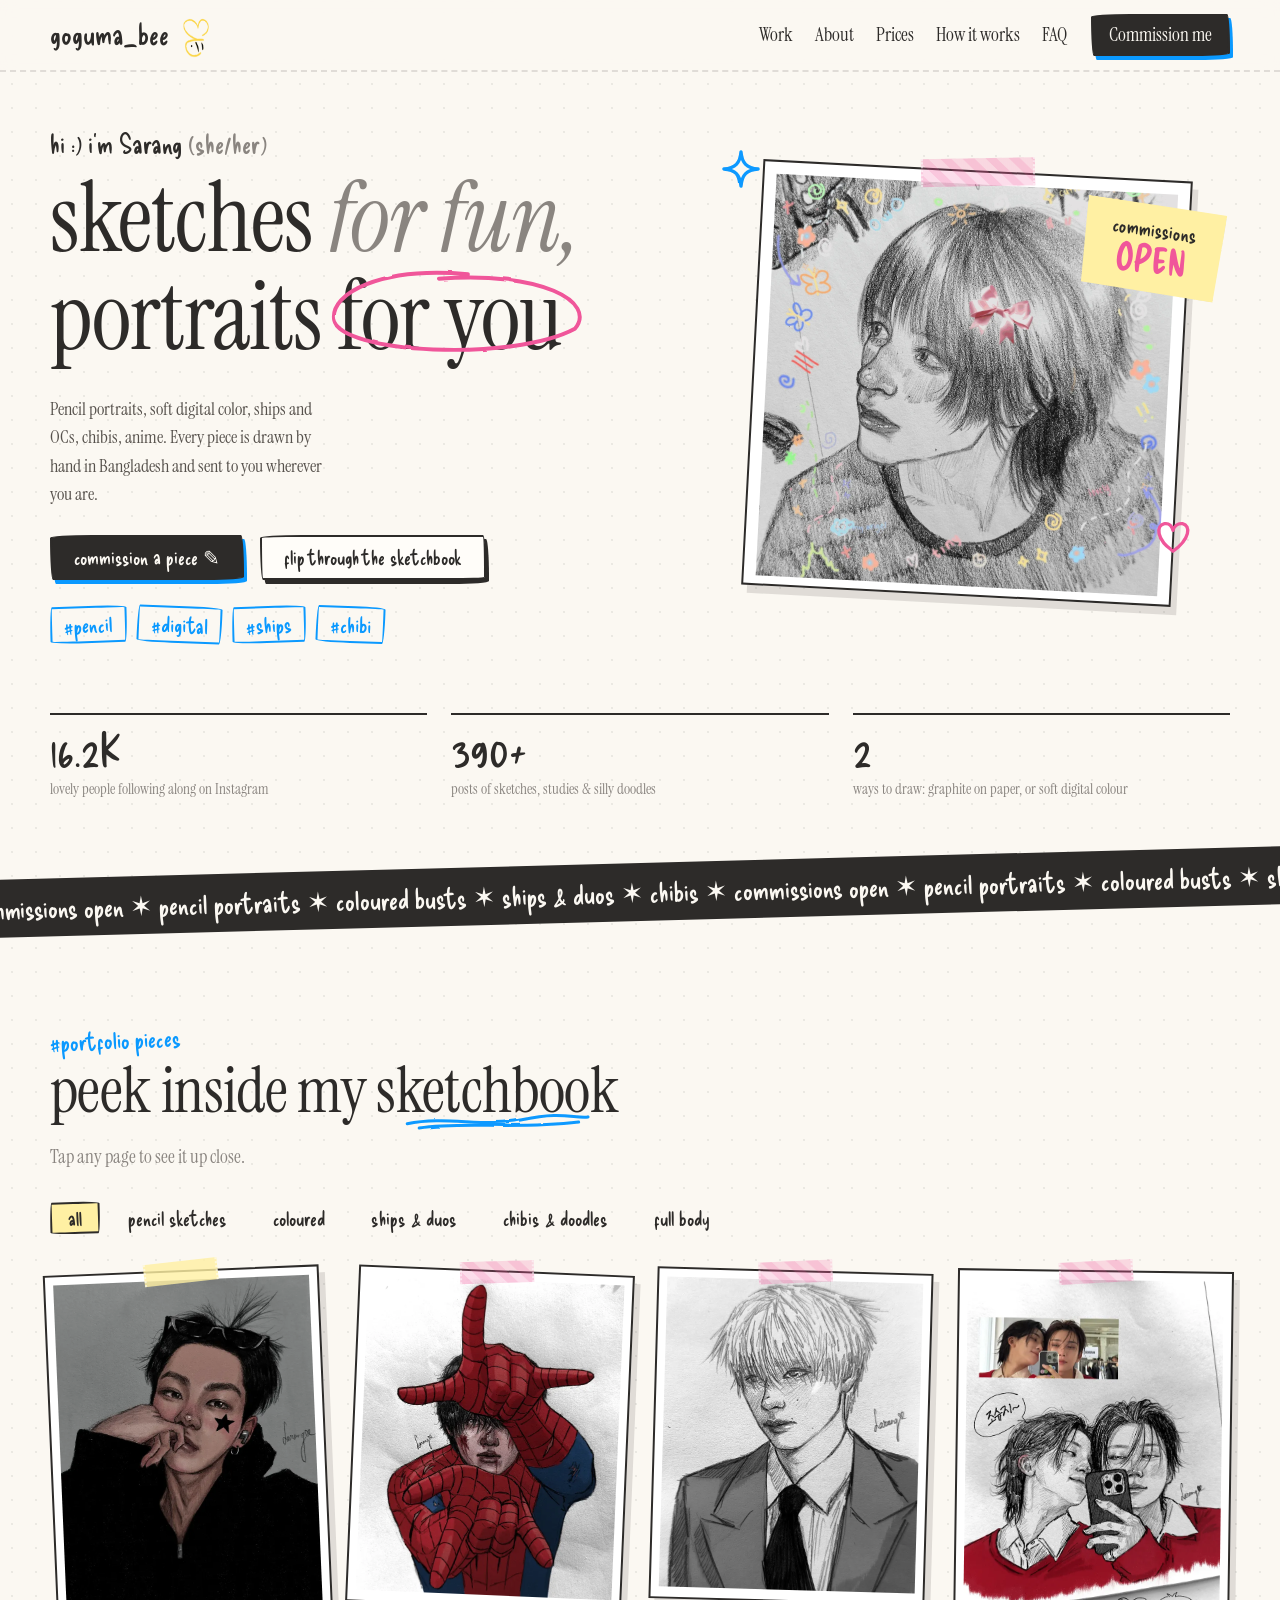
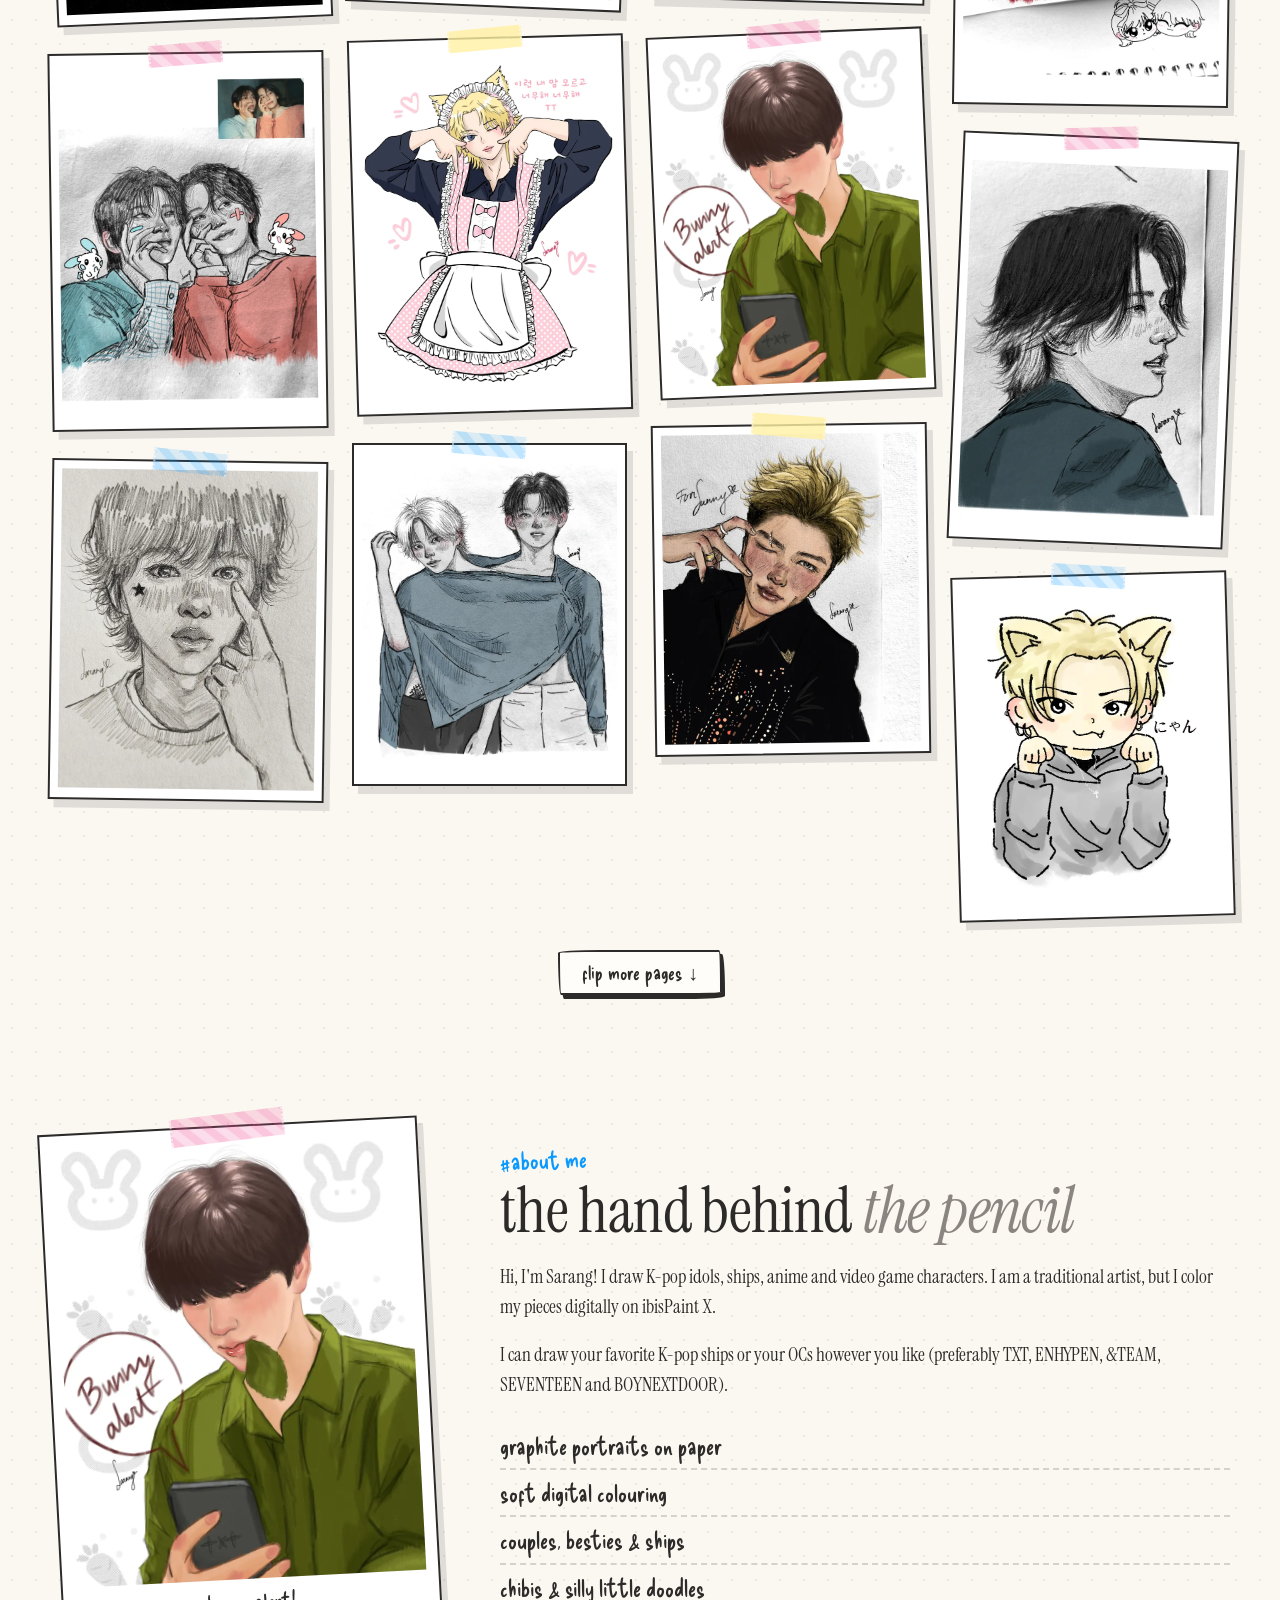
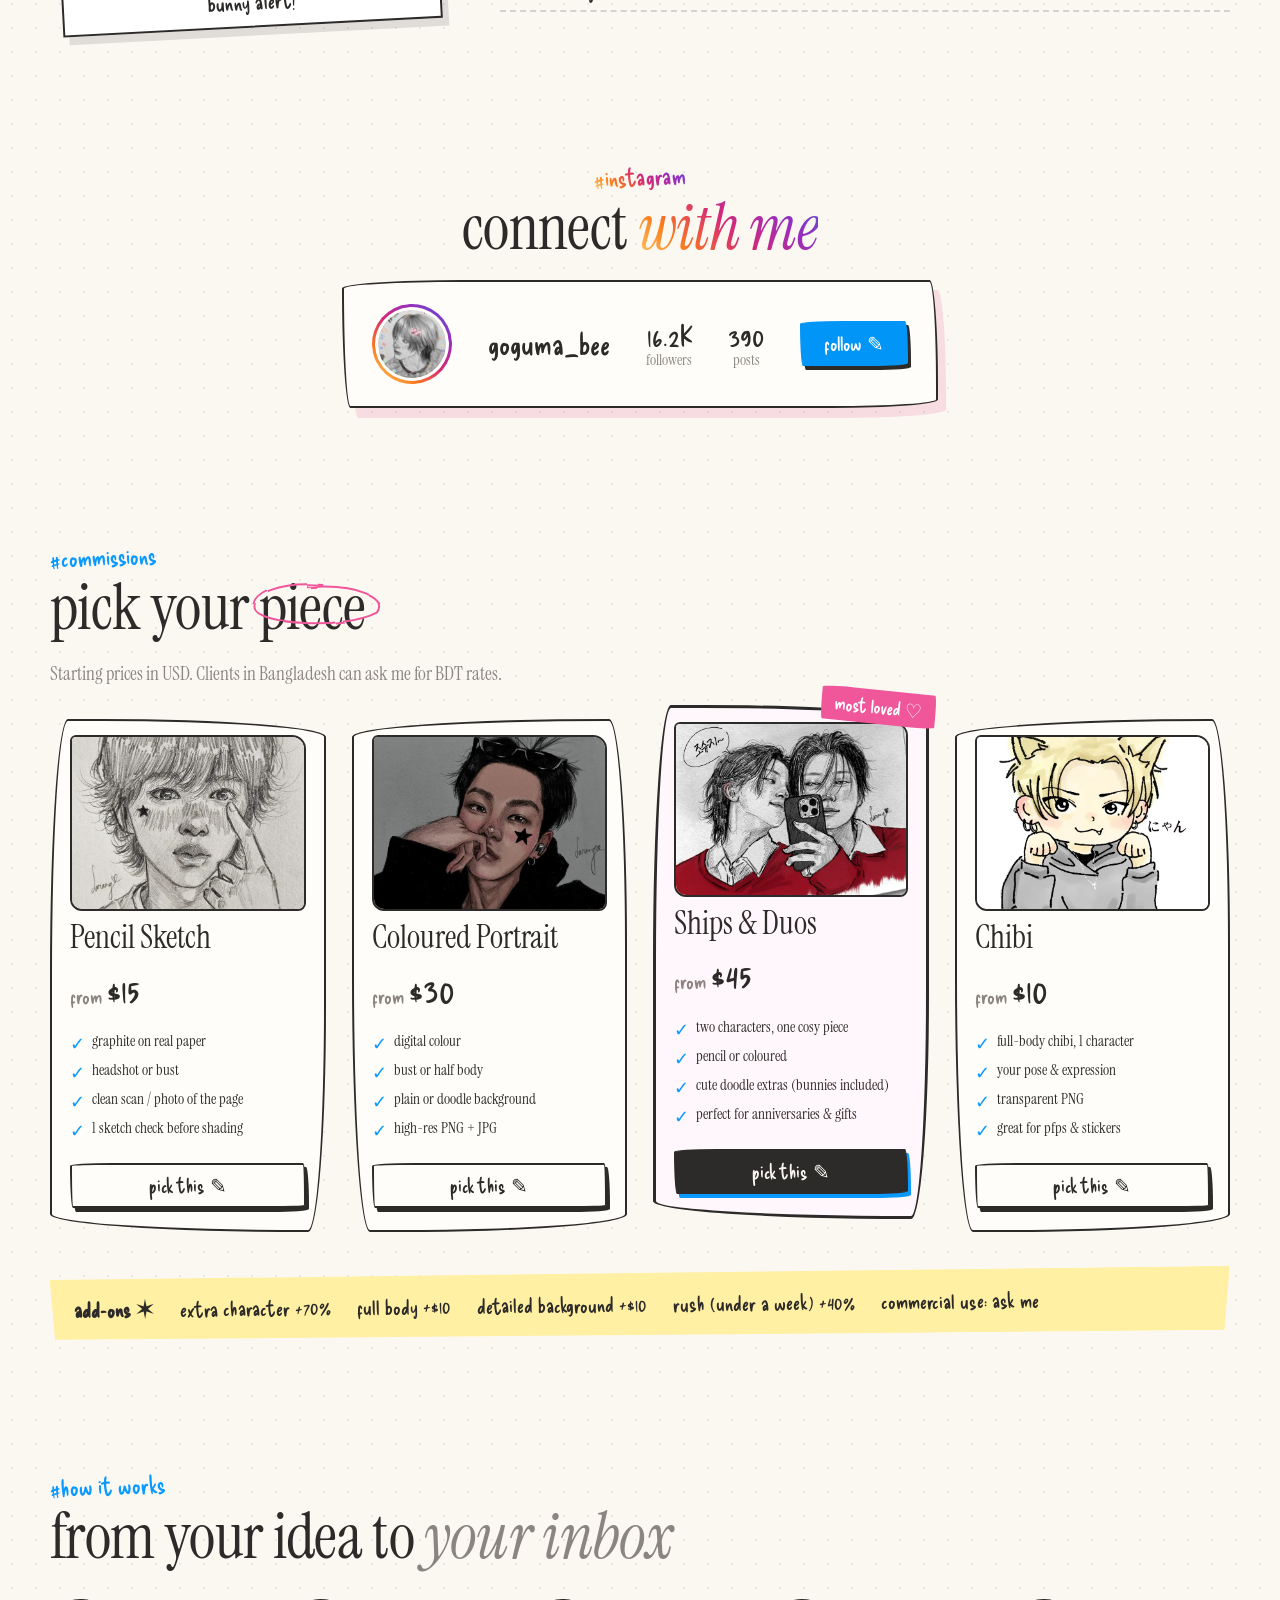
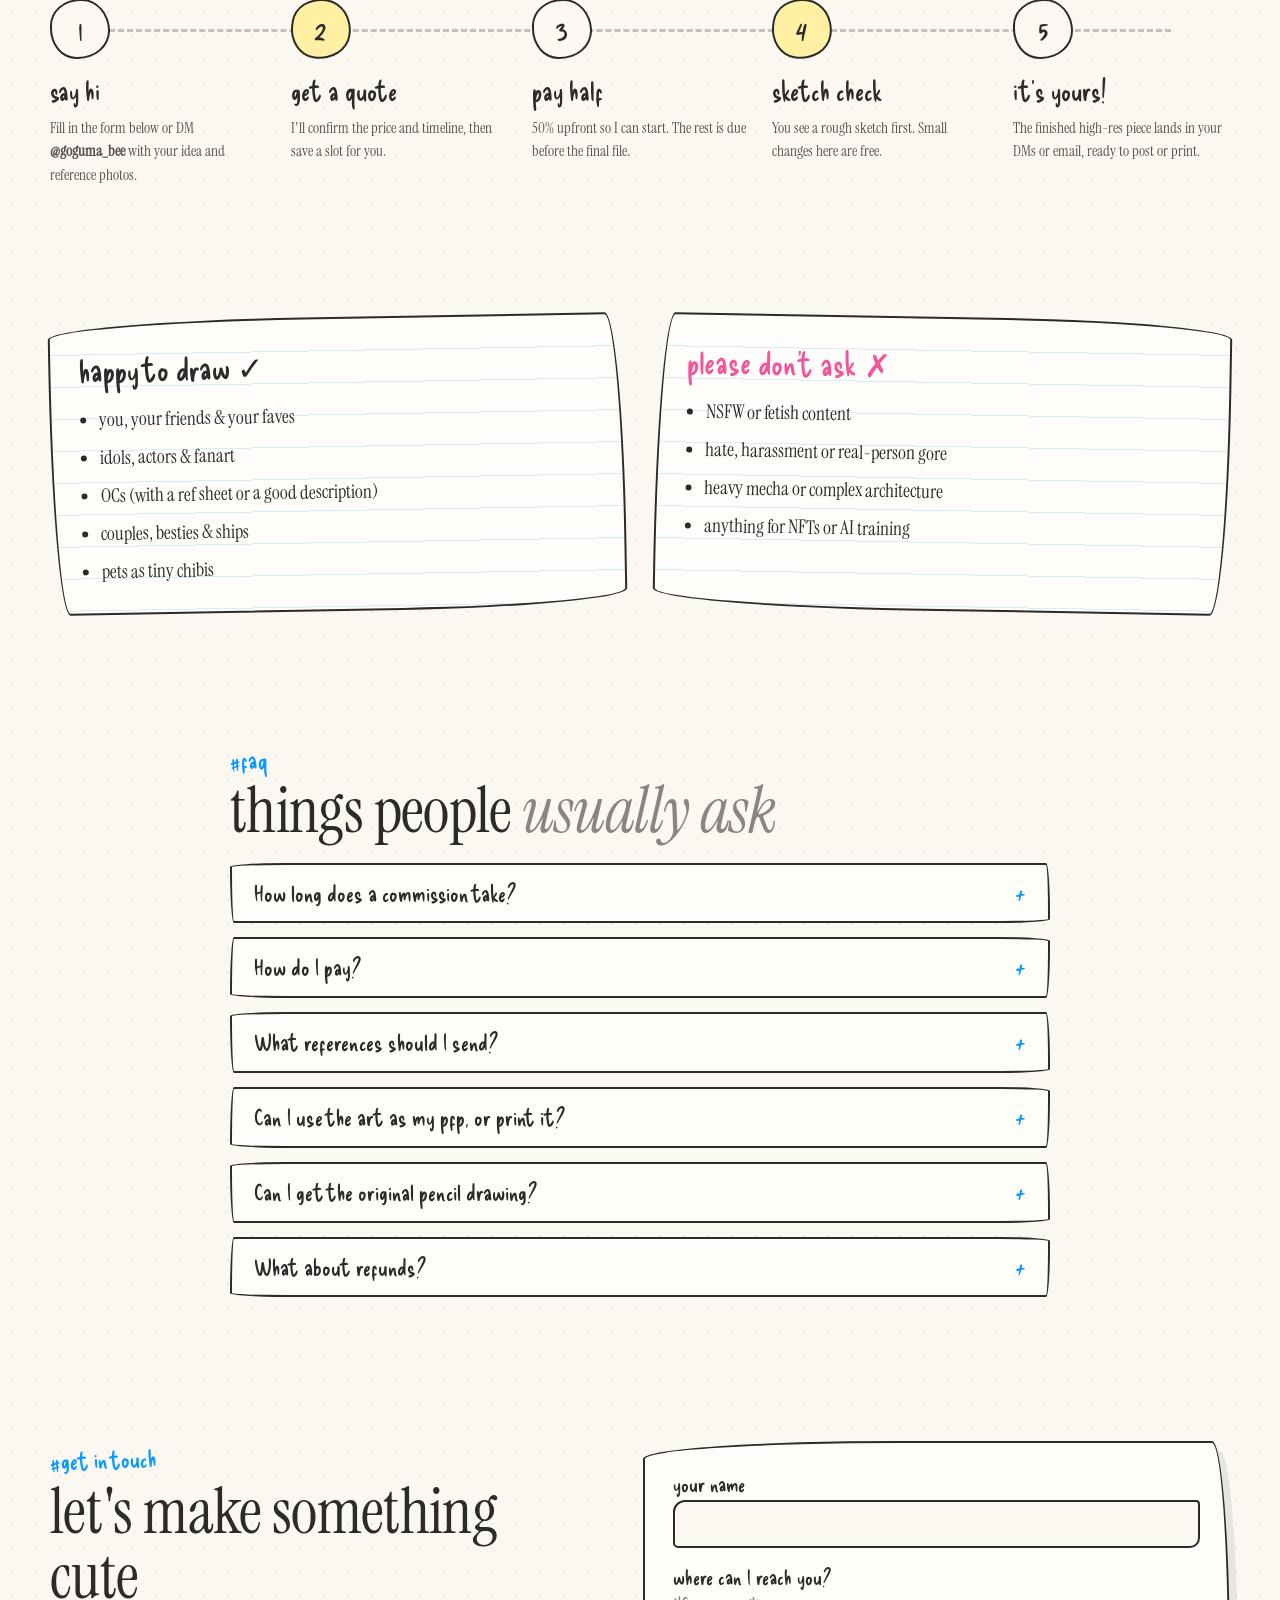
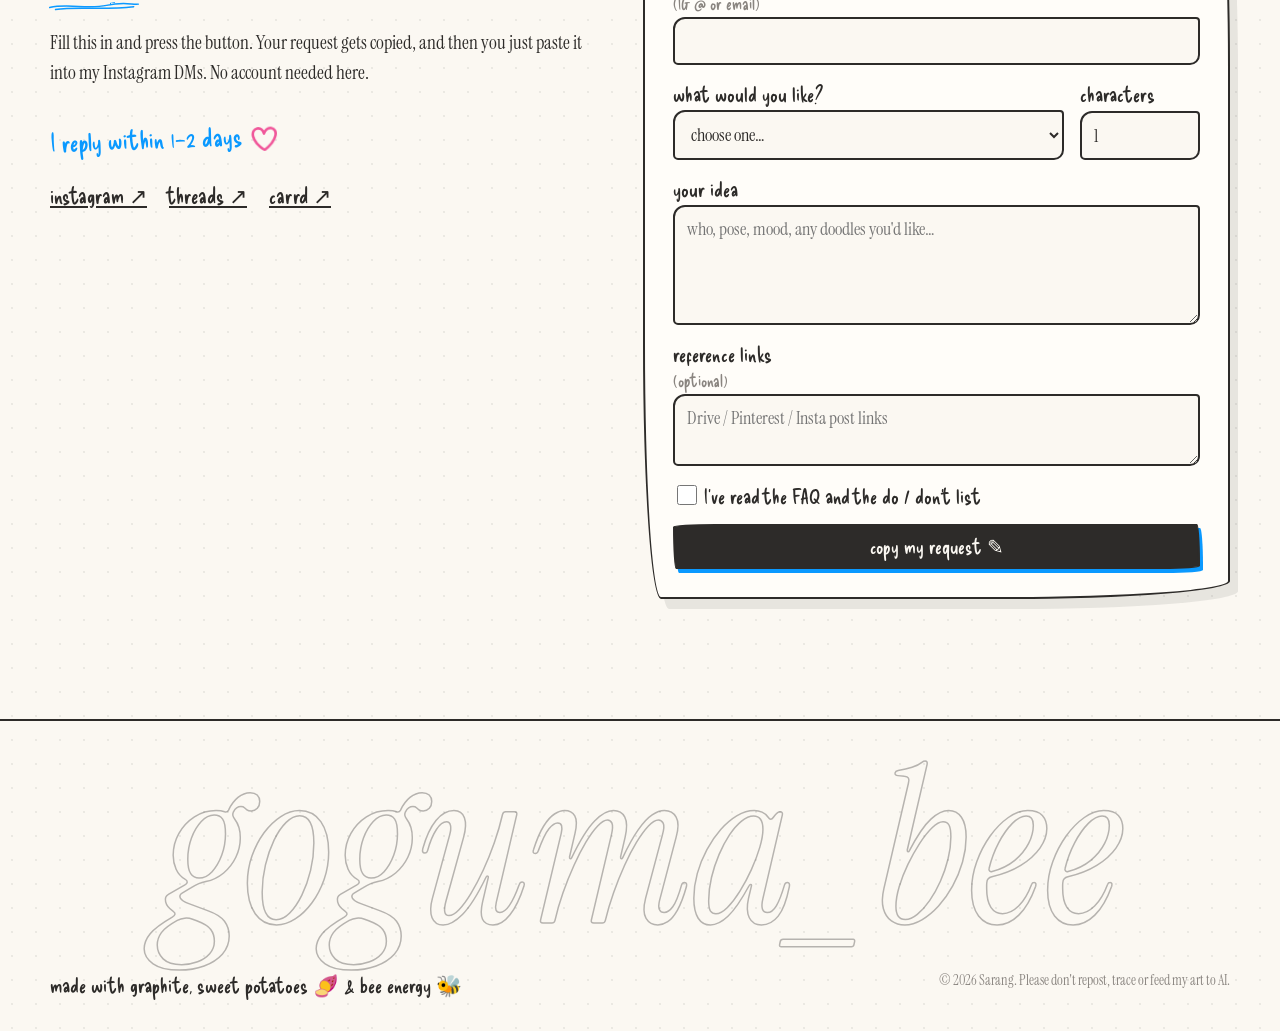
==== commit cd008881: "Price cards: new Ships & Duos art, drop hashtags and "painterly" Co-Authored-By: Claude Opus 5.5 <no" ====
--- a/index.html
+++ b/index.html
@@ -156,7 +156,6 @@
       <article class="card sketch-box">
         <img src="img/t/IMG20251030143317.webp" loading="lazy" style="object-position:50% 30%"
              alt="Example: pencil portrait of a boy pointing at a star on his cheek">
-        <p class="tag hand">#traditional</p>
         <h3>Pencil Sketch</h3>
         <p class="price hand">from <b>$15</b></p>
         <ul>
@@ -171,11 +170,10 @@
       <article class="card sketch-box">
         <img src="img/t/Untitled125.webp" loading="lazy" style="object-position:50% 25%"
              alt="Example: digital portrait of a boy with sunglasses on his head and a black star on his cheek">
-        <p class="tag hand">#digital</p>
         <h3>Coloured Portrait</h3>
         <p class="price hand">from <b>$30</b></p>
         <ul>
-          <li>painterly digital colour</li>
+          <li>digital colour</li>
           <li>bust or half body</li>
           <li>plain or doodle background</li>
           <li>high-res PNG + JPG</li>
@@ -185,9 +183,8 @@
 
       <article class="card sketch-box featured">
         <span class="badge hand">most loved ♡</span>
-        <img src="img/t/Art.webp" loading="lazy" style="object-position:50% 40%"
-             alt="Example: two friends cheek to cheek in teal and coral sweaters with little bunny doodles">
-        <p class="tag hand">#couples</p>
+        <img src="img/t/ships-duo.webp" loading="lazy"
+             alt="Example: pencil drawing of two boys in matching red sweaters taking a mirror selfie, one saying '조슈지~'">
         <h3>Ships &amp; Duos</h3>
         <p class="price hand">from <b>$45</b></p>
         <ul>
@@ -202,7 +199,6 @@
       <article class="card sketch-box">
         <img src="img/t/Untitled251_20261027144922.webp" loading="lazy" style="object-position:50% 35%"
              alt="Example: chibi of a blond boy with cat ears in a grey hoodie">
-        <p class="tag hand">#cute</p>
         <h3>Chibi</h3>
         <p class="price hand">from <b>$10</b></p>
         <ul>
--- a/style.css
+++ b/style.css
@@ -166,7 +166,6 @@
 .card:nth-child(odd) { border-radius: var(--wob2); }
 .card:hover { rotate: -1deg; }
 .card img { width: 100%; aspect-ratio: 4 / 3; object-fit: cover; border: 2px solid var(--ink); border-radius: 6px 14px 8px 12px; margin-bottom: 10px; }
-.card .tag { color: var(--blue); margin: 0; font-size: 1.2rem; }
 .card h3 { font: 2rem/1 var(--serif); }
 .price { font-size: 1.3rem; margin: 6px 0 4px; color: var(--muted); }
 .price b { color: var(--ink); font-size: 2.4rem; font-weight: 400; }
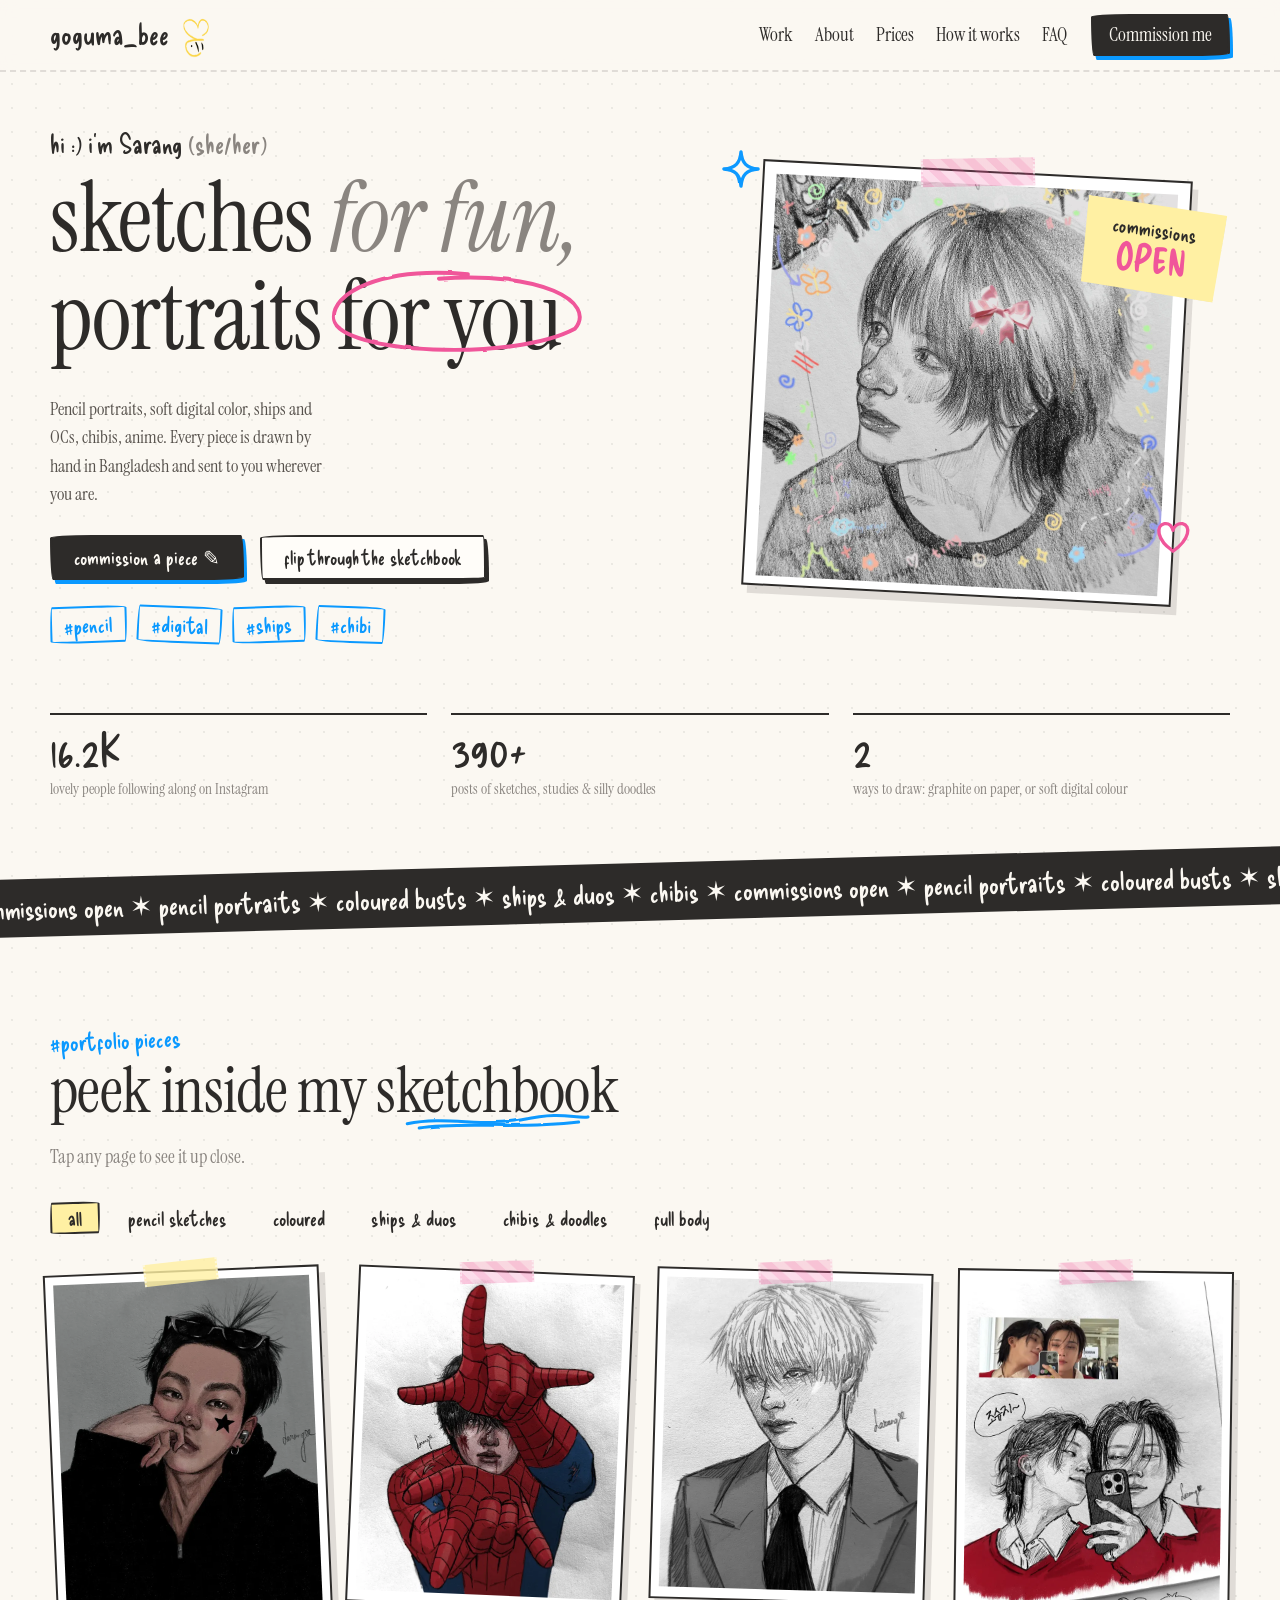
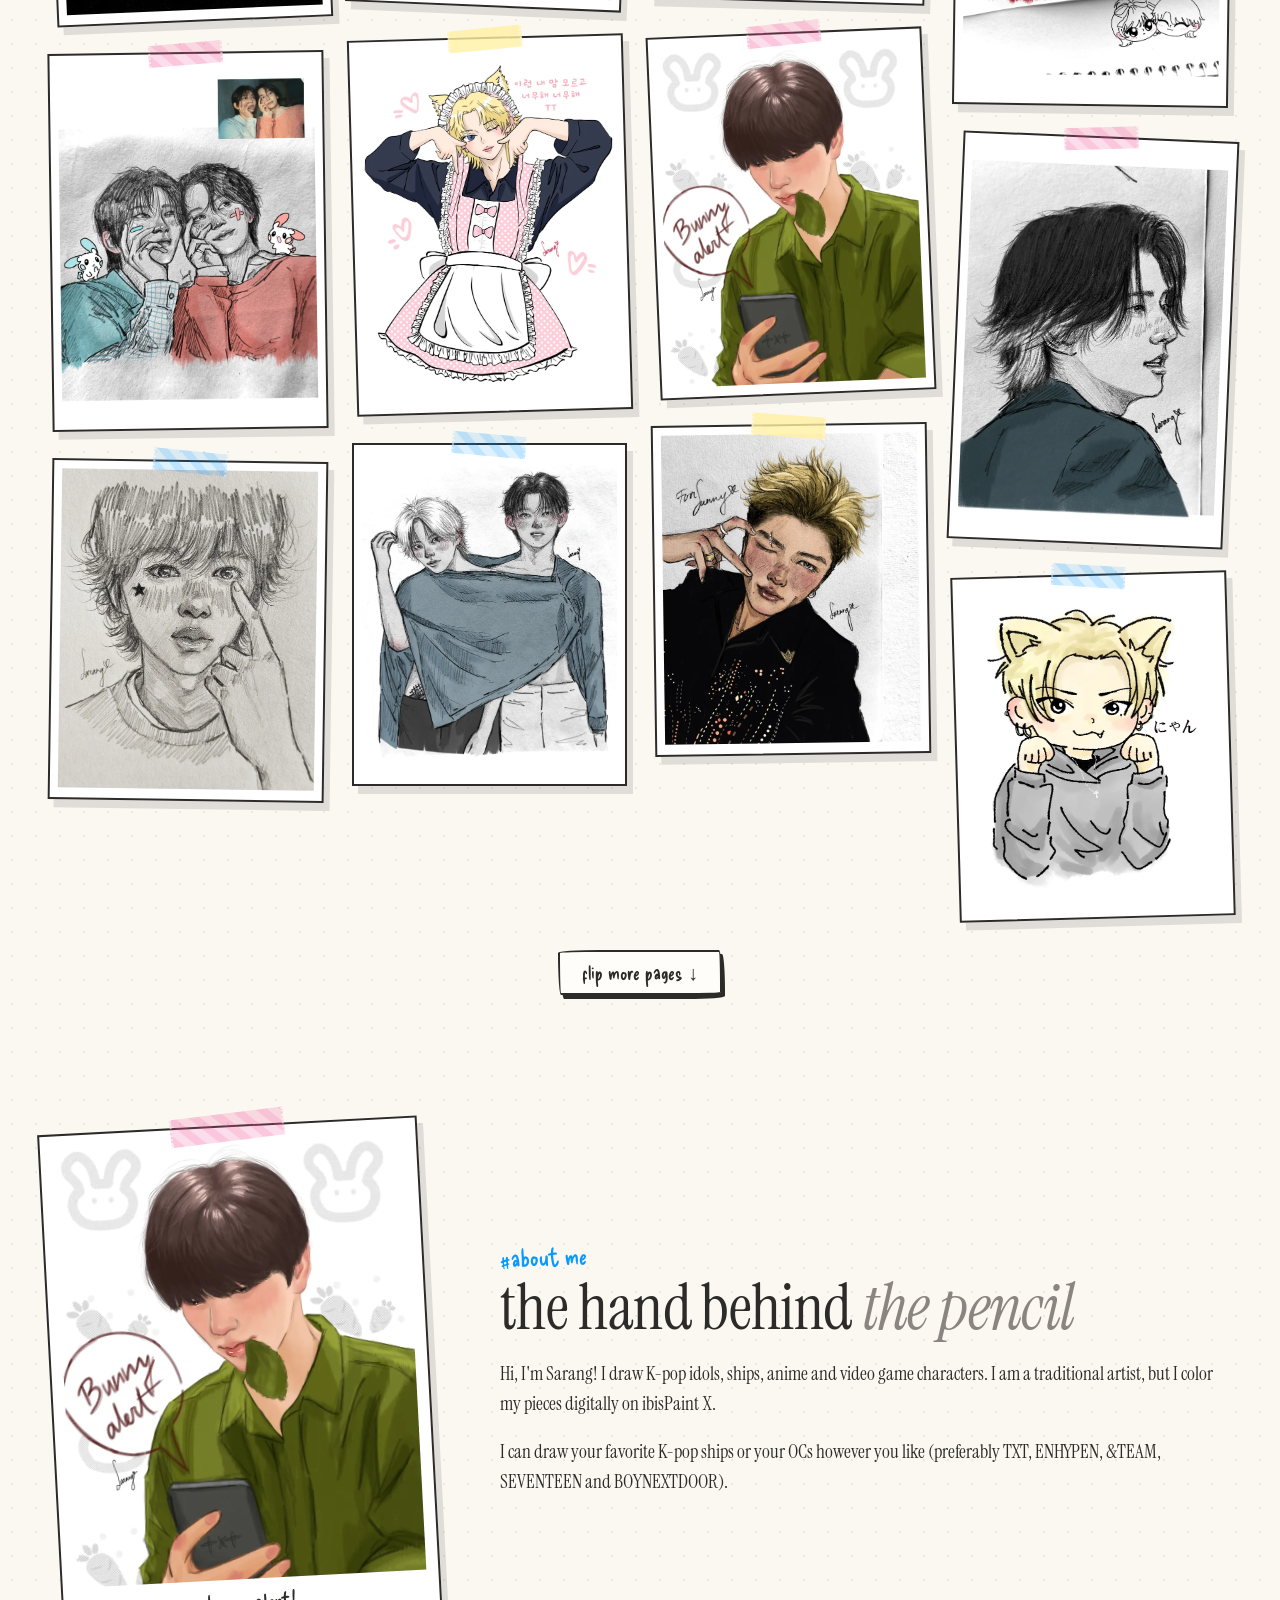
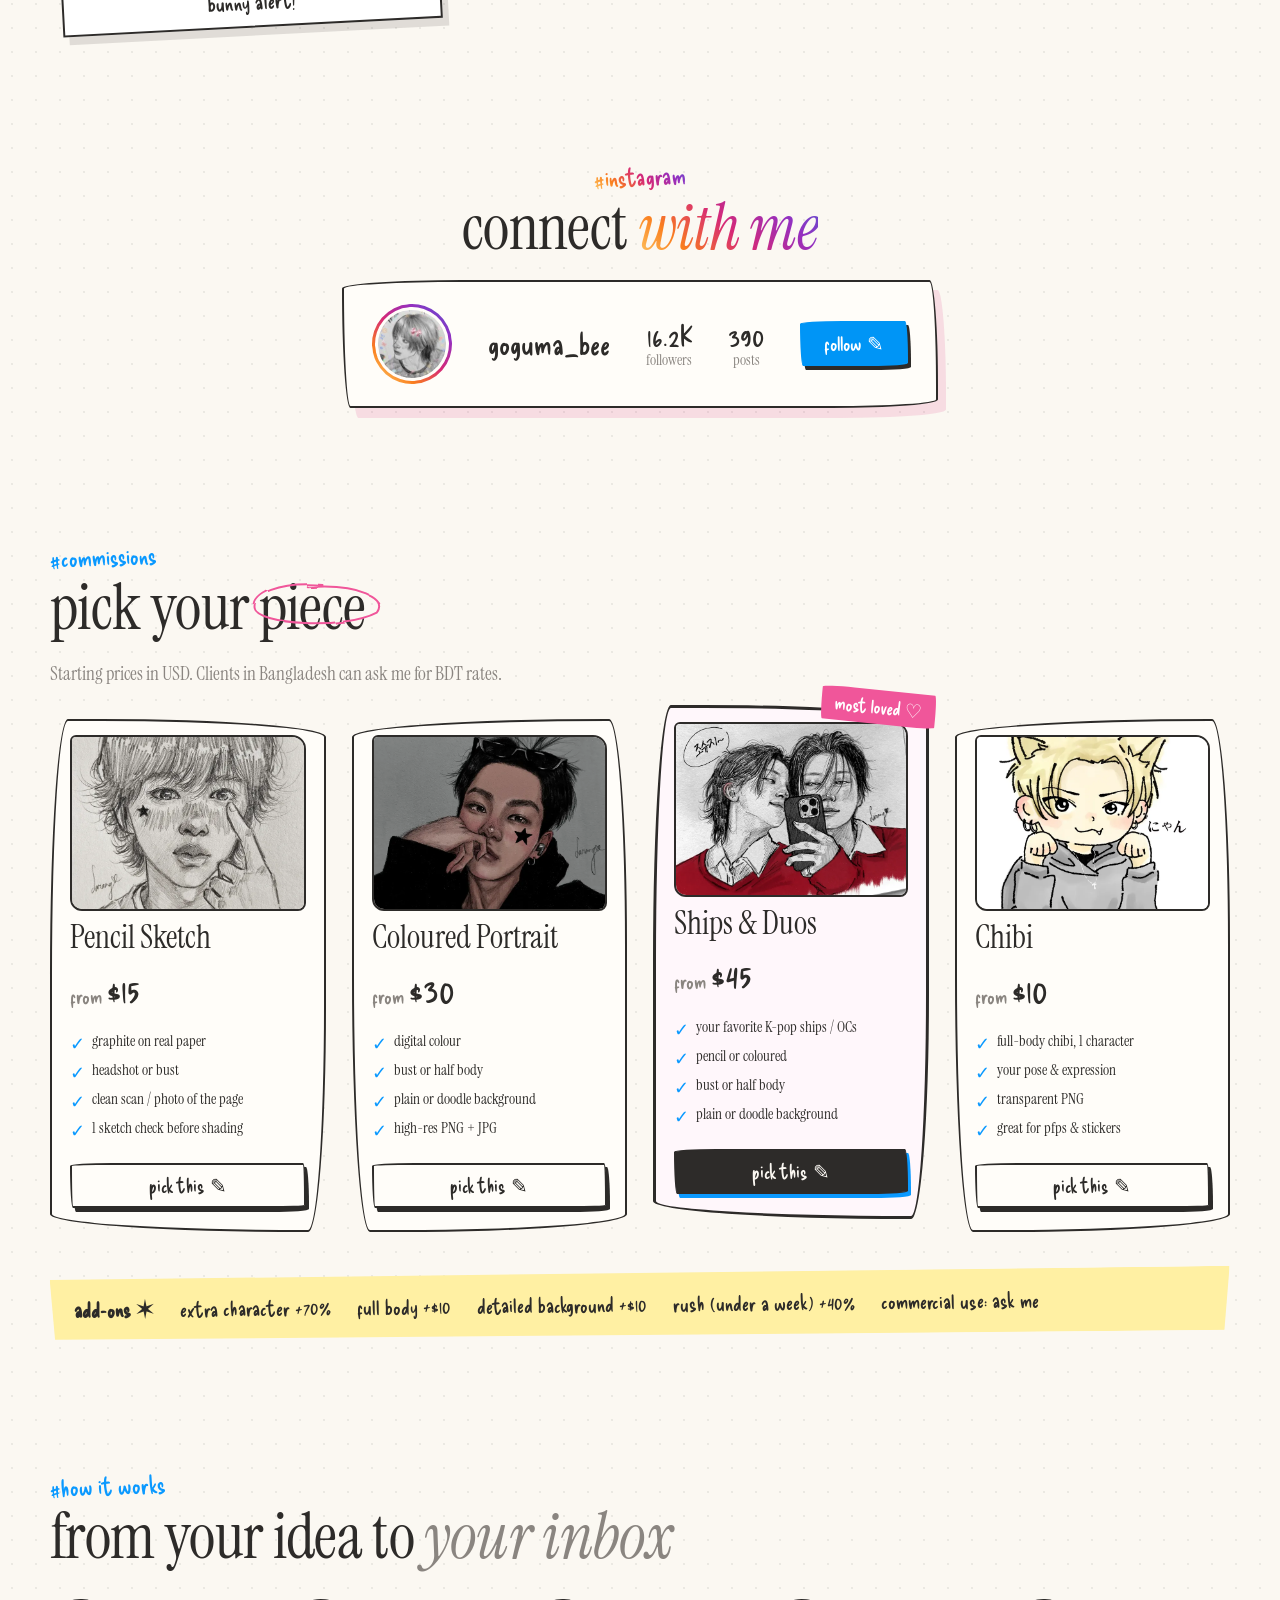
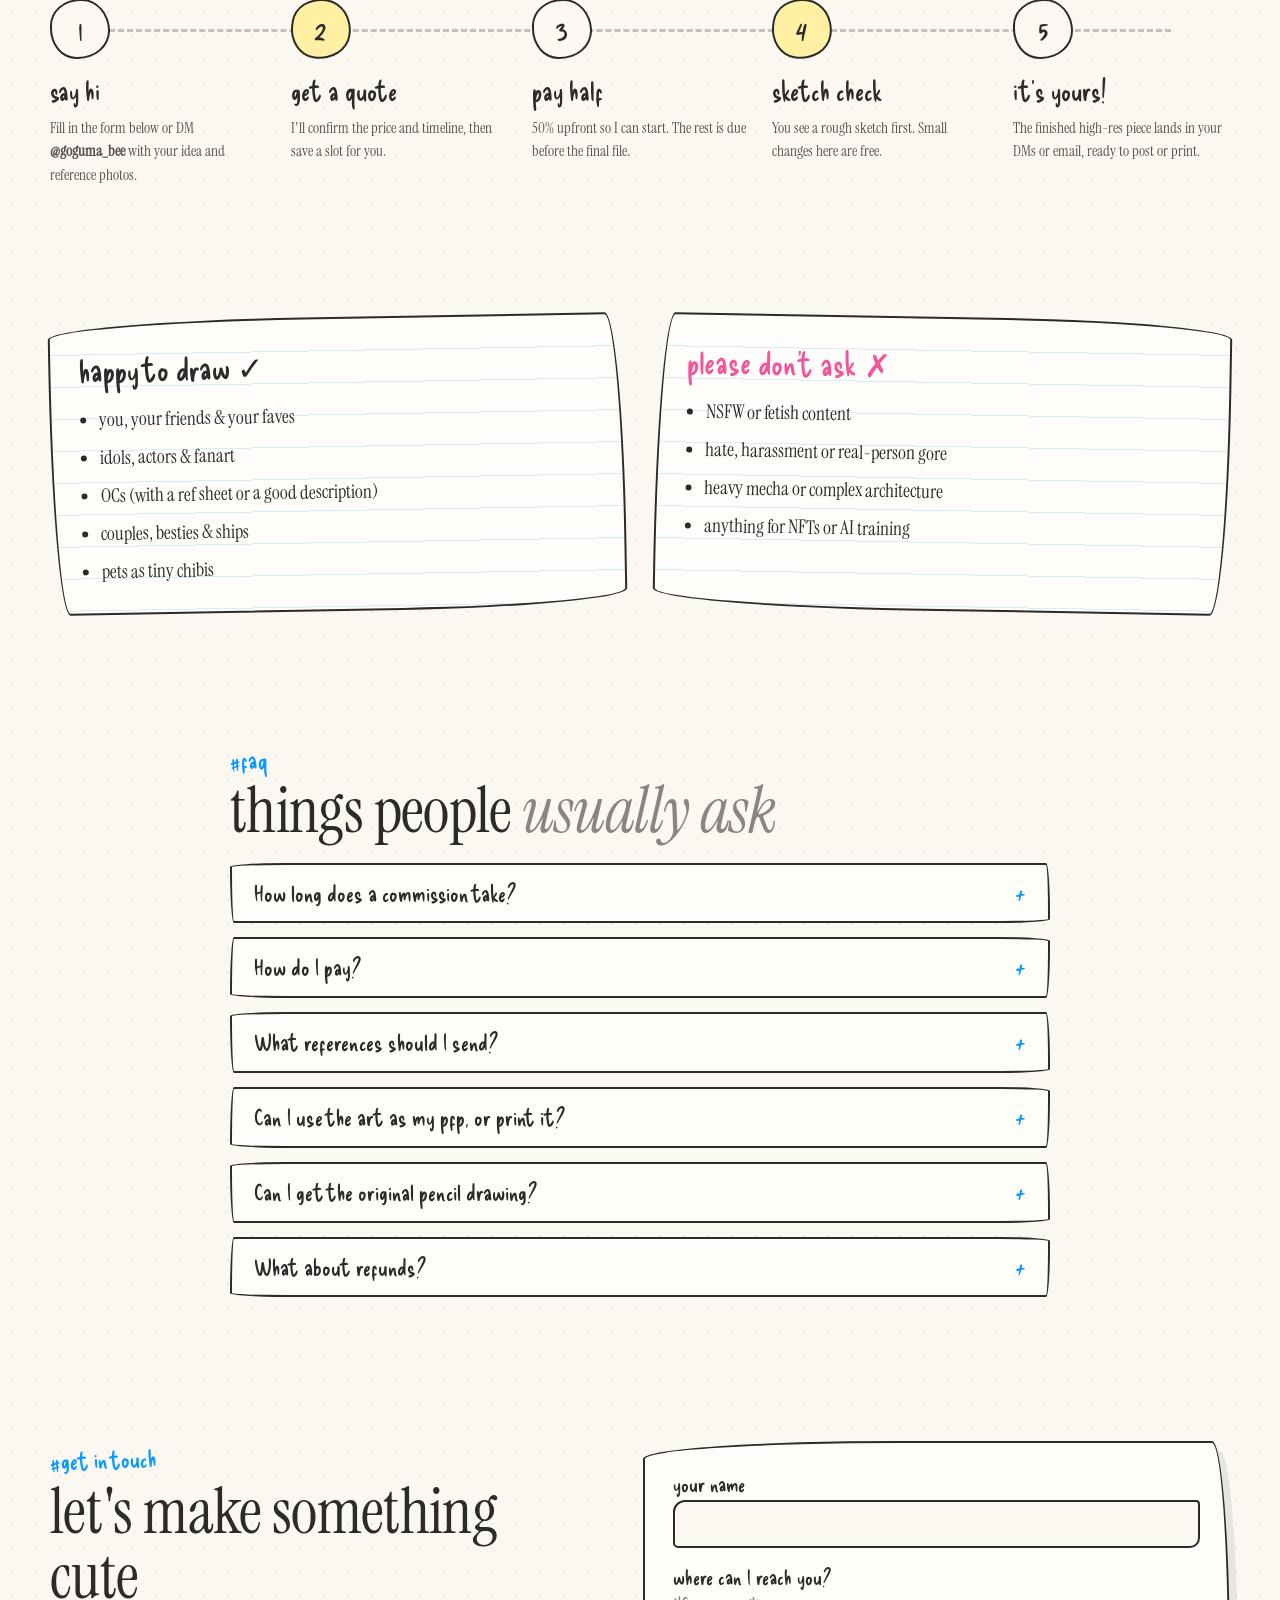
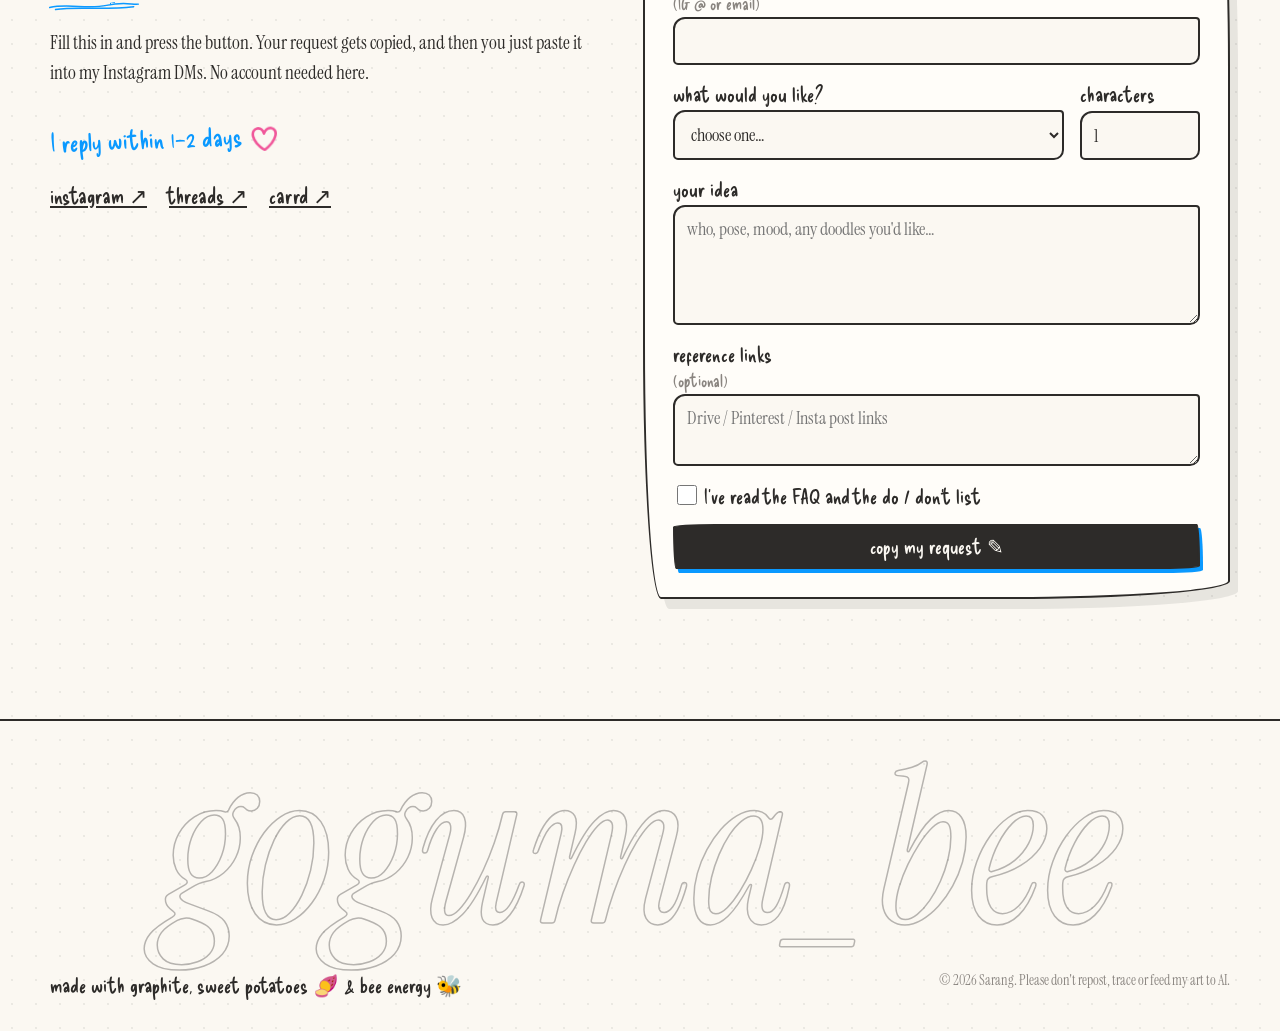
==== commit bb87a7ab: "Ships & Duos card copy, remove About skills list Co-Authored-By: Claude Sonnet 5.5 <noreply@anthropi" ====
--- a/index.html
+++ b/index.html
@@ -120,12 +120,6 @@
       <h2>the hand behind <em>the pencil</em></h2>
       <p>Hi, I'm Sarang! I draw K-pop idols, ships, anime and video game characters. I am a traditional artist, but I color my pieces digitally on ibisPaint X.</p>
       <p>I can draw your favorite K-pop ships or your OCs however you like (preferably TXT, ENHYPEN, &amp;TEAM, SEVENTEEN and BOYNEXTDOOR).</p>
-      <ul class="skills hand">
-        <li>graphite portraits on paper</li>
-        <li>soft digital colouring</li>
-        <li>couples, besties &amp; ships</li>
-        <li>chibis &amp; silly little doodles</li>
-      </ul>
     </div>
   </section>
 
@@ -188,10 +182,10 @@
         <h3>Ships &amp; Duos</h3>
         <p class="price hand">from <b>$45</b></p>
         <ul>
-          <li>two characters, one cosy piece</li>
+          <li>your favorite K-pop ships / OCs</li>
           <li>pencil or coloured</li>
-          <li>cute doodle extras (bunnies included)</li>
-          <li>perfect for anniversaries &amp; gifts</li>
+          <li>bust or half body</li>
+          <li>plain or doodle background</li>
         </ul>
         <a class="btn btn-ink" href="#order" data-type="Ship / duo">pick this ✎</a>
       </article>
--- a/style.css
+++ b/style.css
@@ -145,8 +145,6 @@
 /* ---------- about ---------- */
 .about { display: grid; grid-template-columns: 380px 1fr; gap: 70px; align-items: center; }
 .about-img img { aspect-ratio: 4 / 5; object-fit: cover; object-position: 50% 20%; width: 100%; height: auto; }
-.skills { list-style: none; padding: 0; margin: 24px 0 0; font-size: 1.5rem; }
-.skills li { padding: 4px 0; border-bottom: 2px dashed #2d2b2930; }
 
 /* ---------- instagram widget ---------- */
 #insta { --ig: linear-gradient(45deg, #feda75, #fa7e1e, #d62976, #962fbf, #4f5bd5); --ig-blue: #0095f6; text-align: center; }
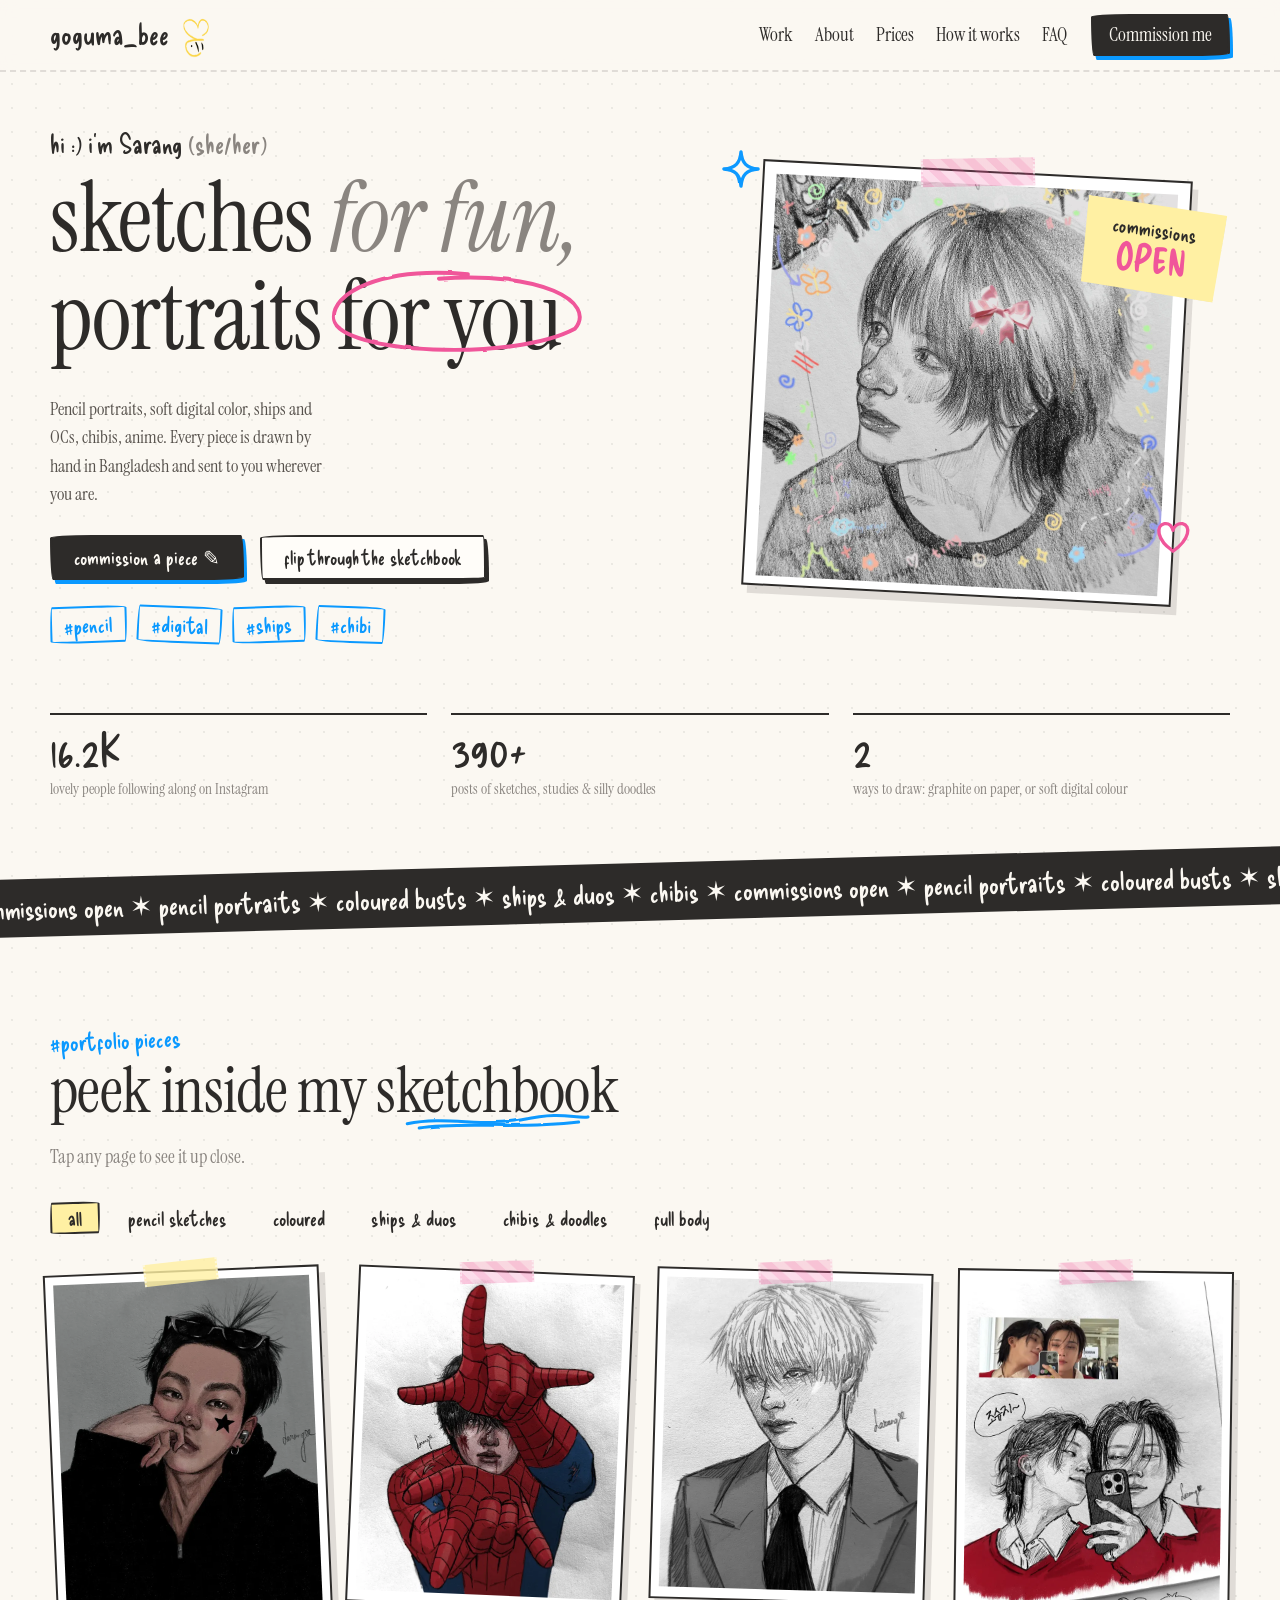
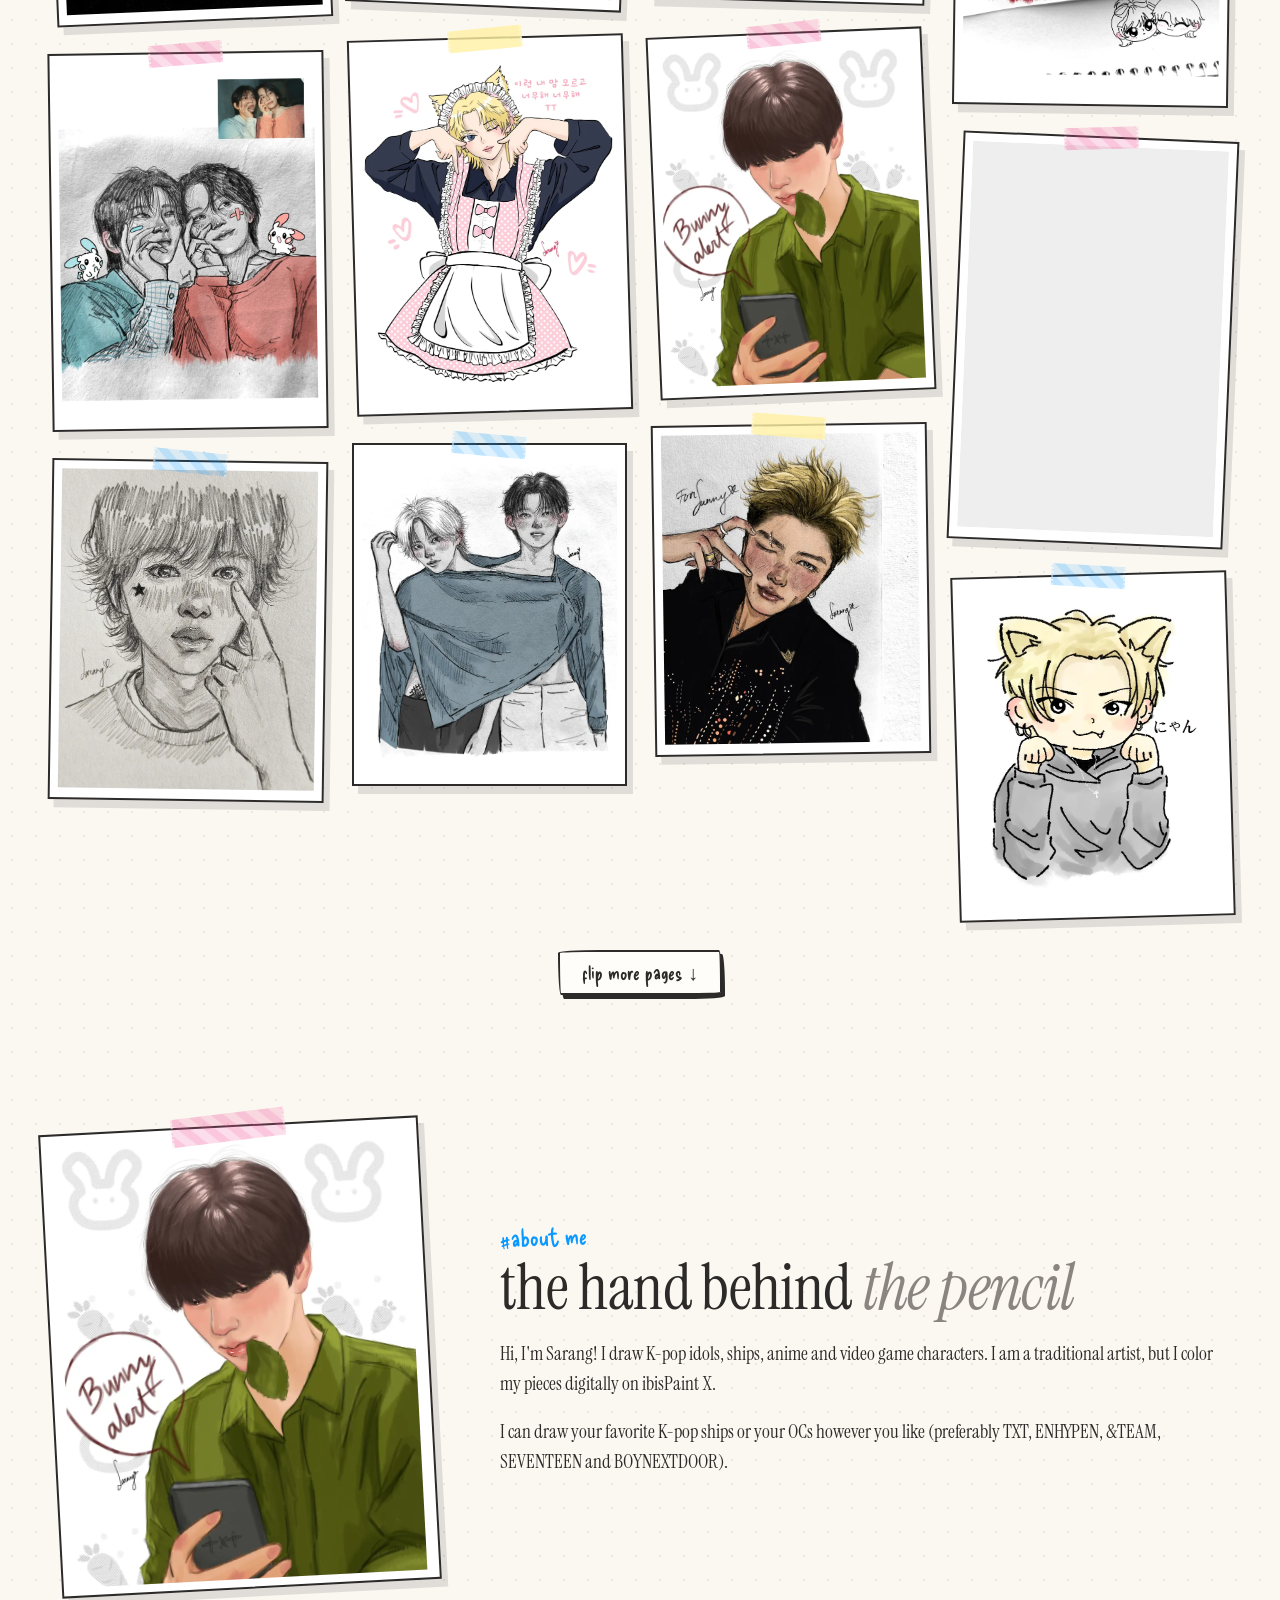
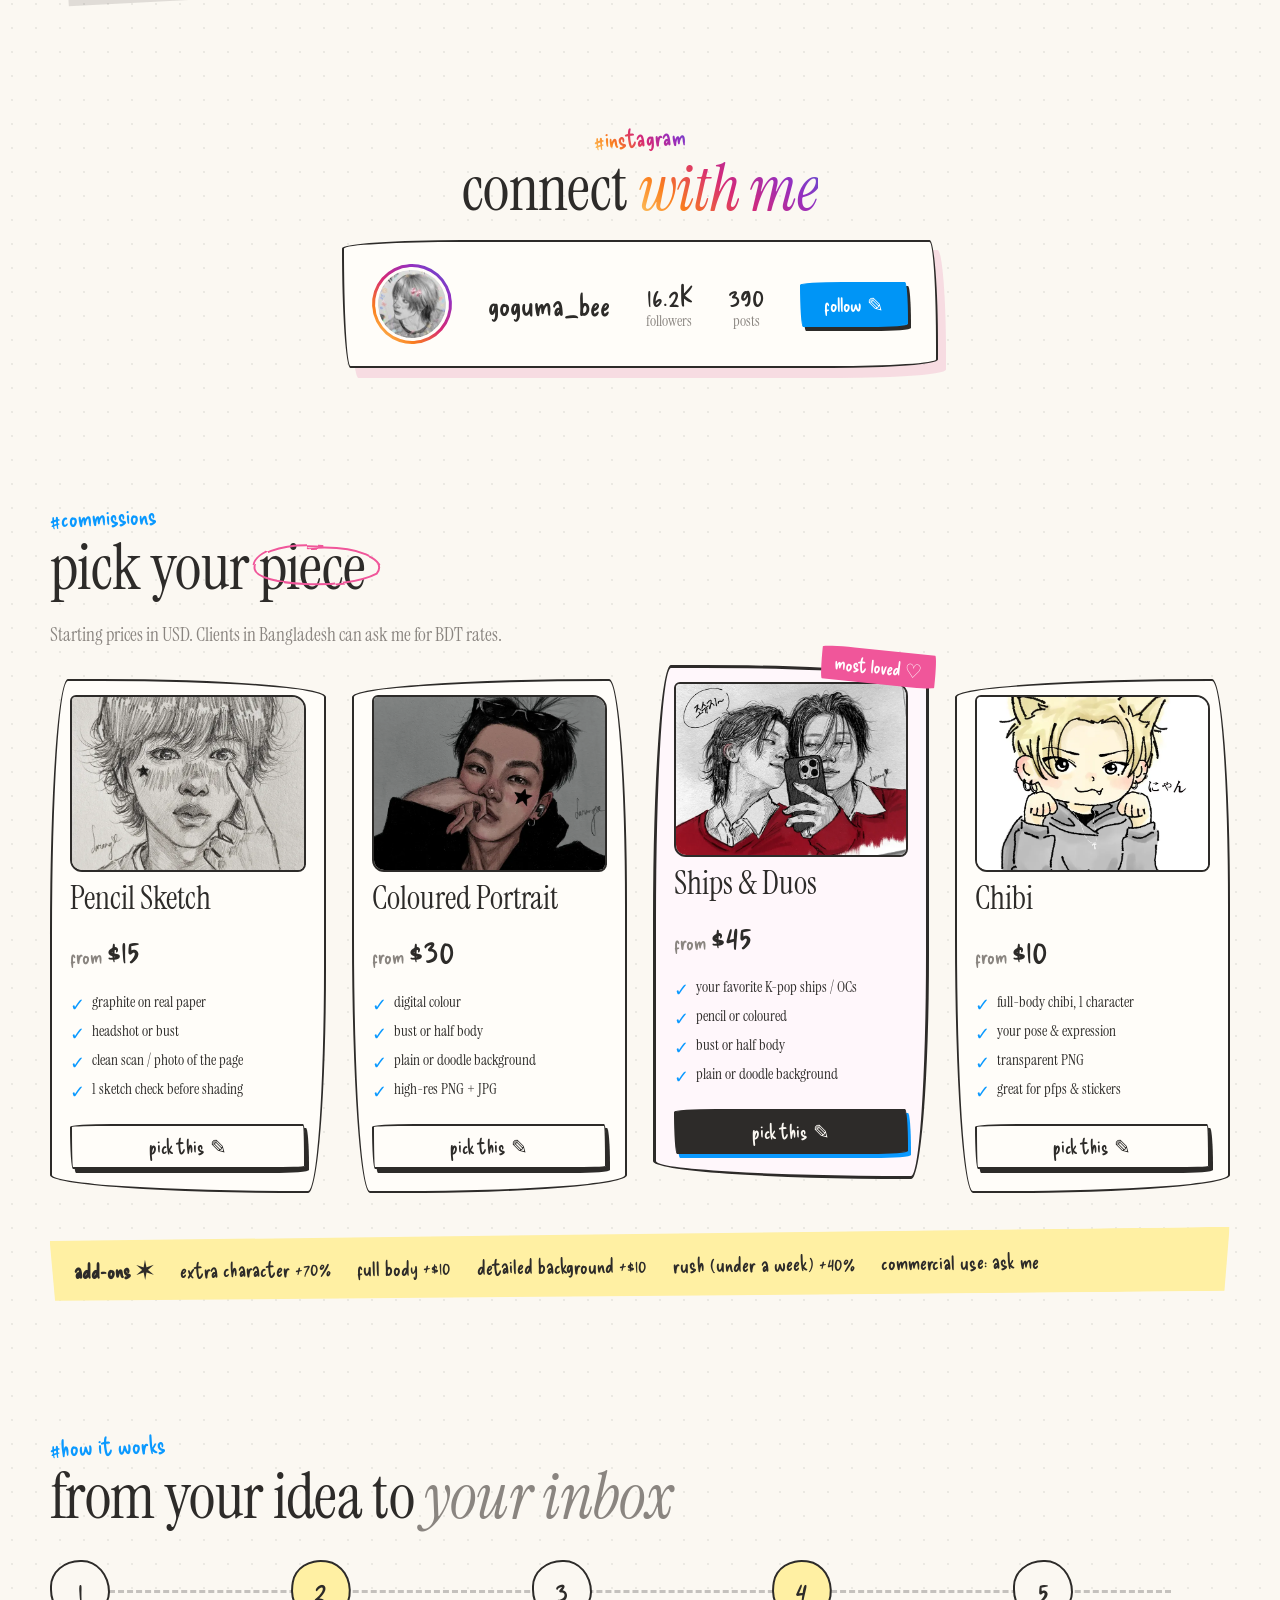
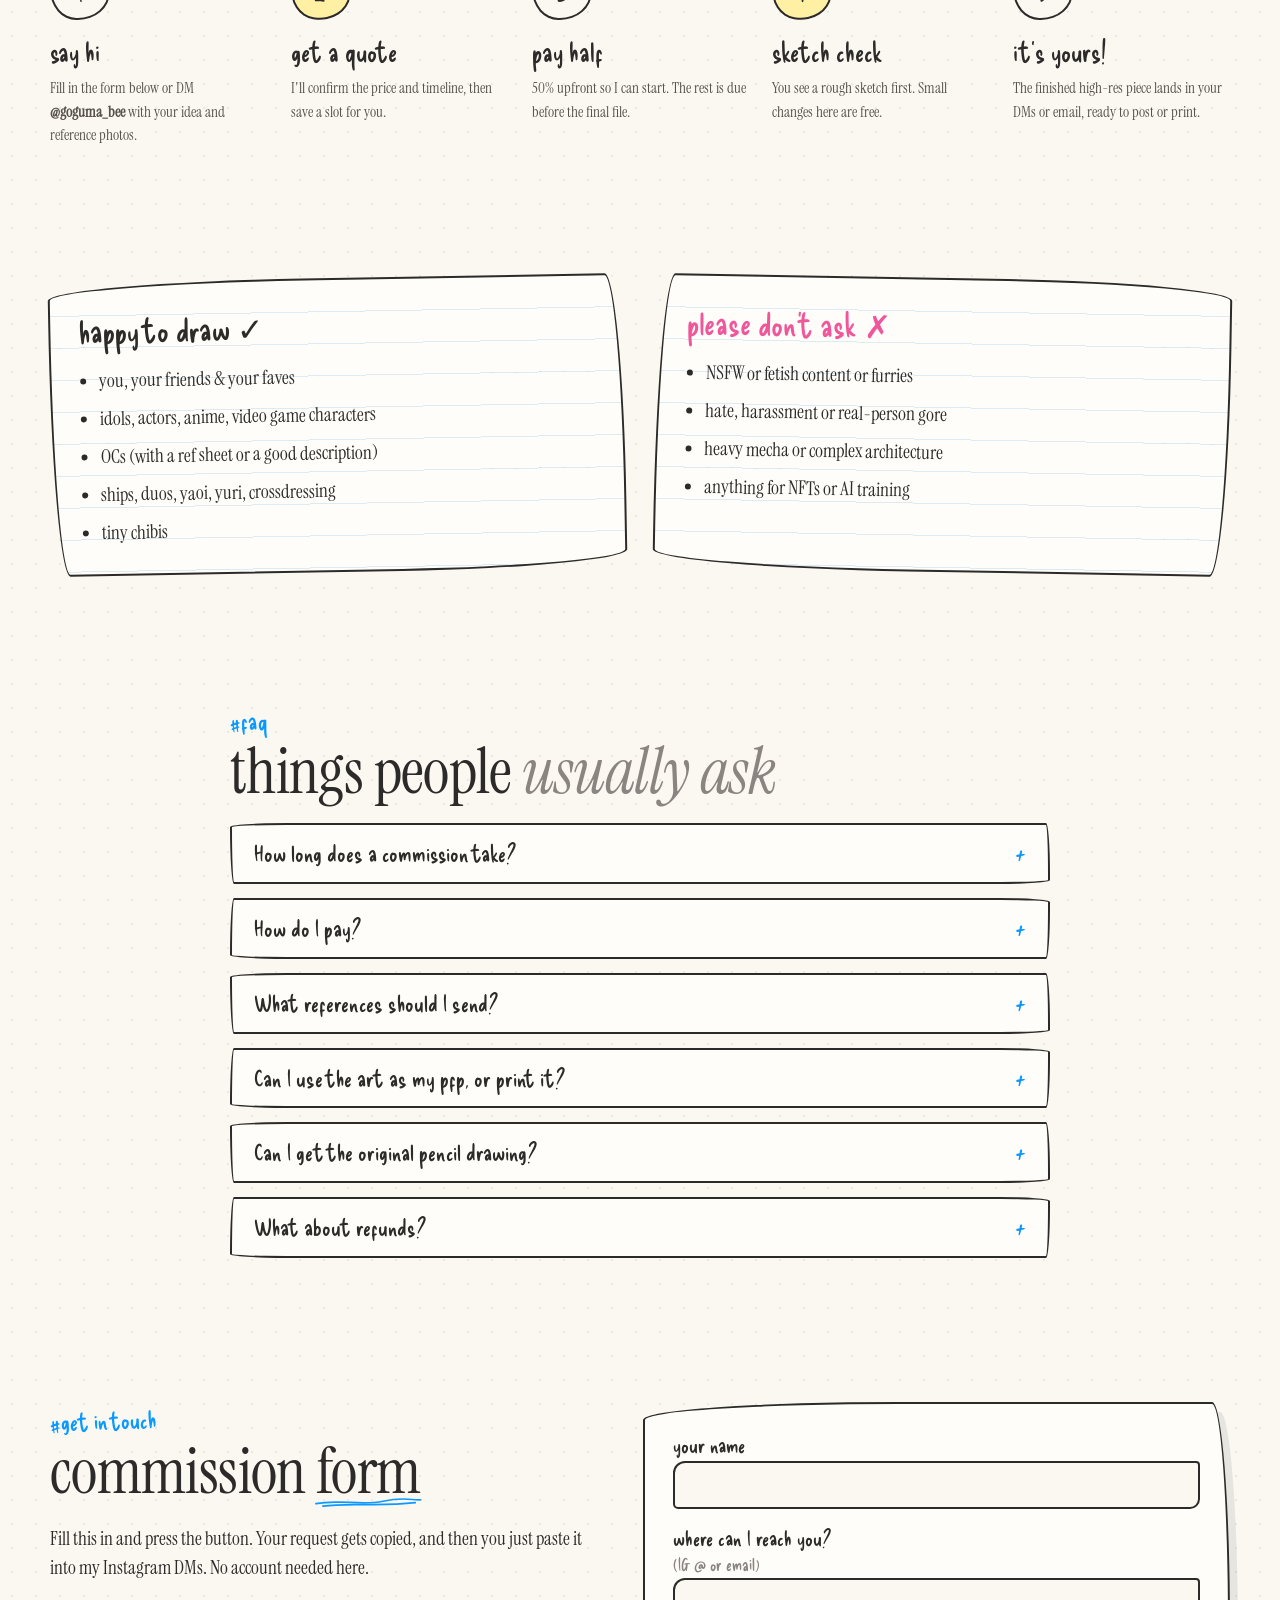
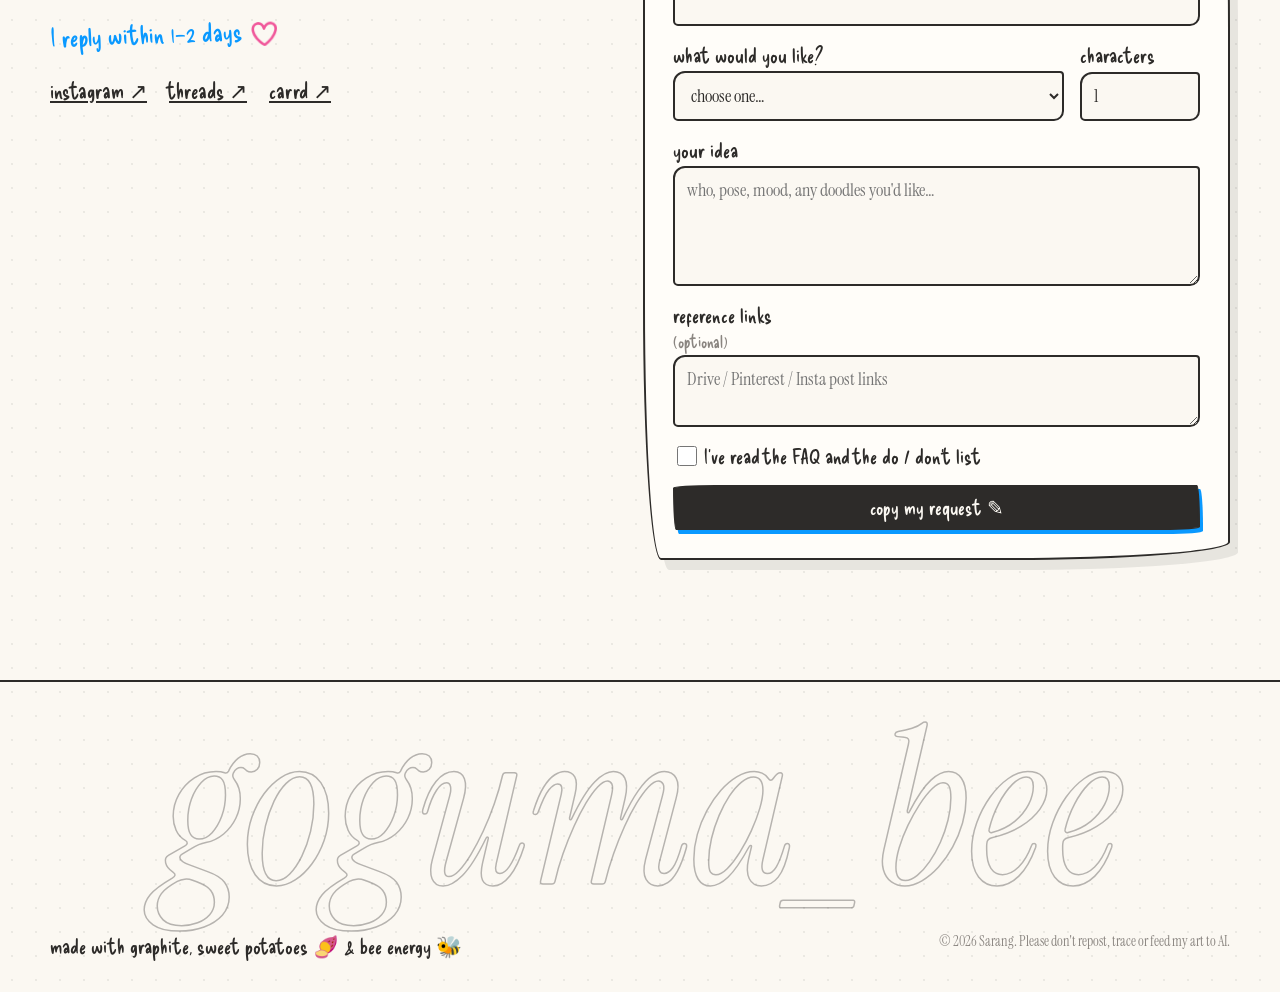
==== commit d26ce677: "Update about/order copy: remove caption, new will/won't lists, "commission form" heading Co-Authored" ====
--- a/index.html
+++ b/index.html
@@ -113,7 +113,6 @@
     <figure class="polaroid tilt-l about-img">
       <img src="img/t/Untitled165_20260606183746.webp" width="720" height="960" loading="lazy"
            alt="Digital painting of a boy in a green shirt holding his phone with a leaf in his mouth, captioned 'Bunny alert!'">
-      <figcaption class="hand">bunny alert!</figcaption>
     </figure>
     <div>
       <p class="kicker hand">#about me</p>
@@ -232,11 +231,11 @@
   <section class="wrap section willwont">
     <div class="paper sketch-box">
       <h3 class="hand">happy to draw ✓</h3>
-      <ul><li>you, your friends &amp; your faves</li><li>idols, actors &amp; fanart</li><li>OCs (with a ref sheet or a good description)</li><li>couples, besties &amp; ships</li><li>pets as tiny chibis</li></ul>
+      <ul><li>you, your friends &amp; your faves</li><li>idols, actors, anime, video game characters</li><li>OCs (with a ref sheet or a good description)</li><li>ships, duos, yaoi, yuri, crossdressing</li><li>tiny chibis</li></ul>
     </div>
     <div class="paper sketch-box">
       <h3 class="hand">please don't ask ✗</h3>
-      <ul><li>NSFW or fetish content</li><li>hate, harassment or real-person gore</li><li>heavy mecha or complex architecture</li><li>anything for NFTs or AI training</li></ul>
+      <ul><li>NSFW or fetish content or furries</li><li>hate, harassment or real-person gore</li><li>heavy mecha or complex architecture</li><li>anything for NFTs or AI training</li></ul>
     </div>
   </section>
 
@@ -256,7 +255,7 @@
   <section id="order" class="wrap section order">
     <div class="order-intro">
       <p class="kicker hand">#get in touch</p>
-      <h2>let's make something <span class="underlined">cute<svg class="doodle draw" aria-hidden="true"><use href="#underline"/></svg></span></h2>
+      <h2>commission <span class="underlined">form<svg class="doodle draw" aria-hidden="true"><use href="#underline"/></svg></span></h2>
       <p>Fill this in and press the button. Your request gets copied, and then you just paste it into my Instagram DMs. No account needed here.</p>
       <p class="hand big-note">I reply within 1–2 days
         <svg class="doodle" aria-hidden="true"><use href="#heart"/></svg></p>
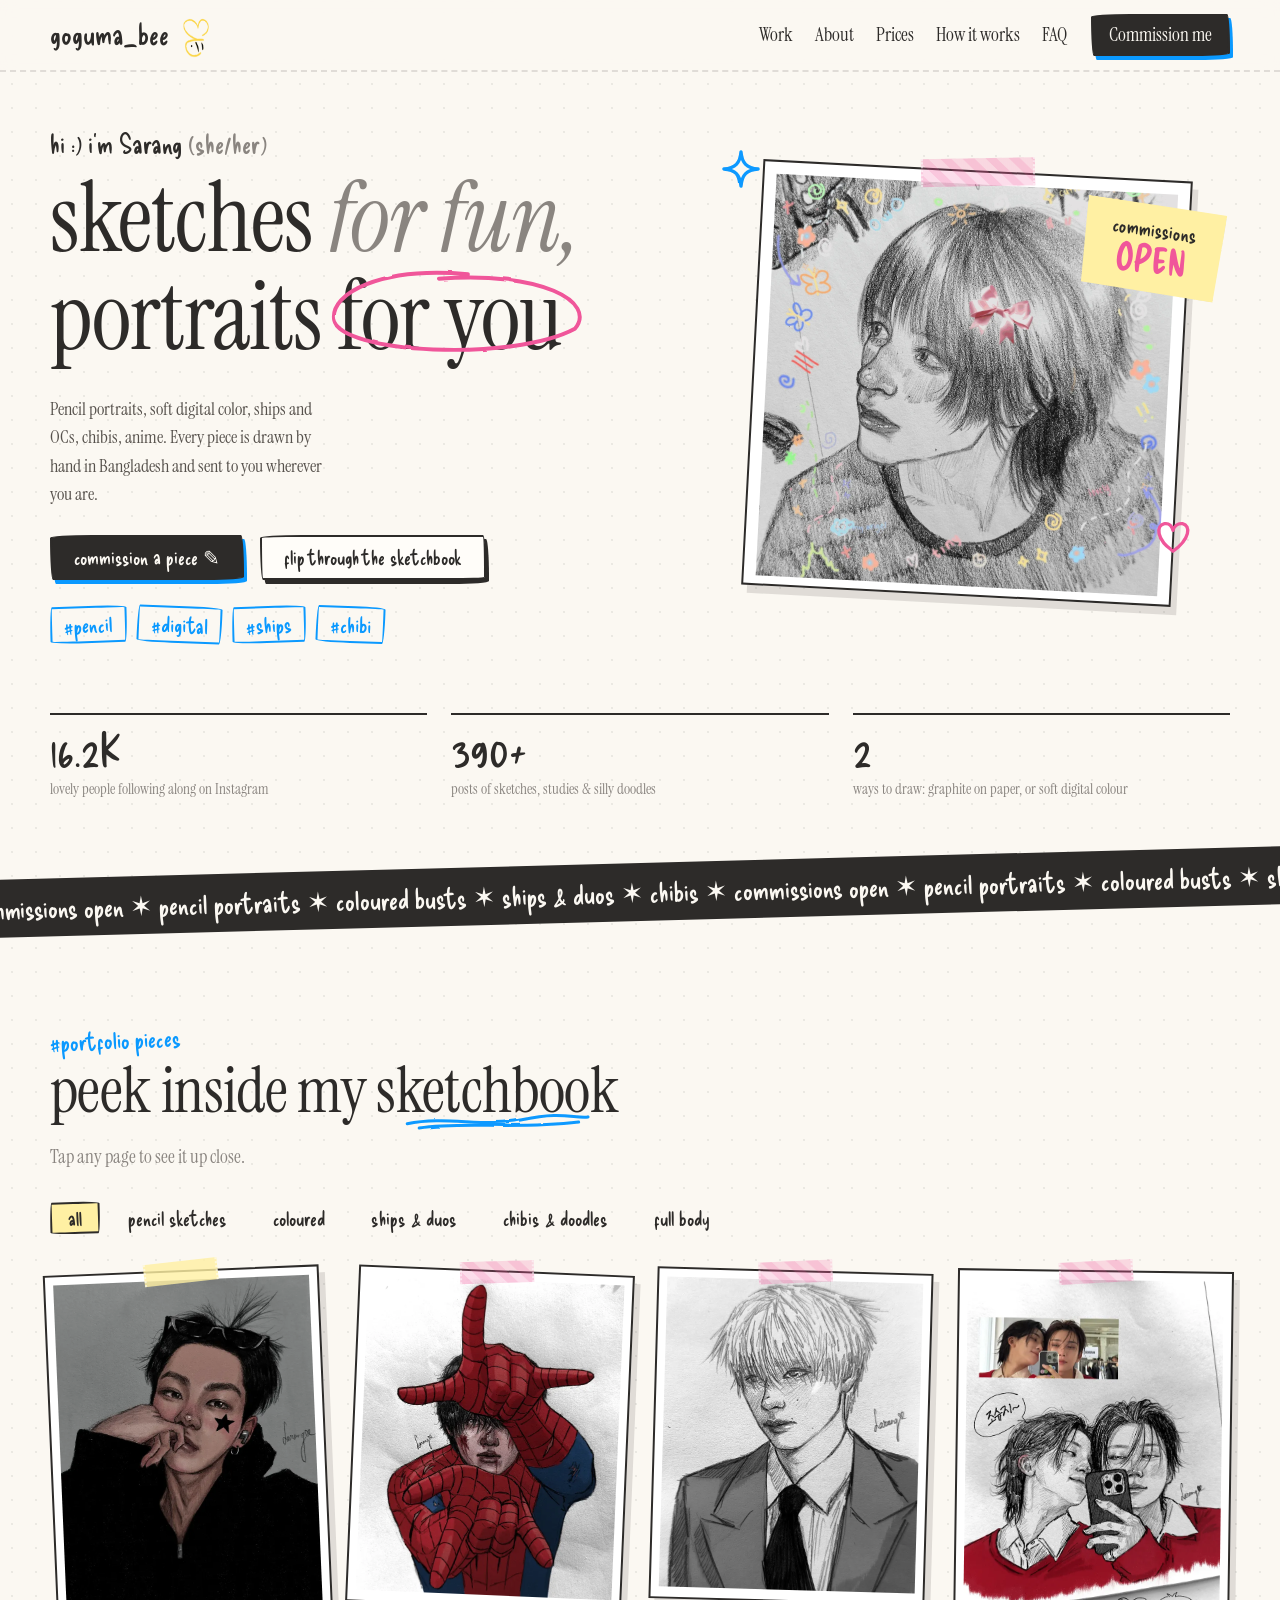
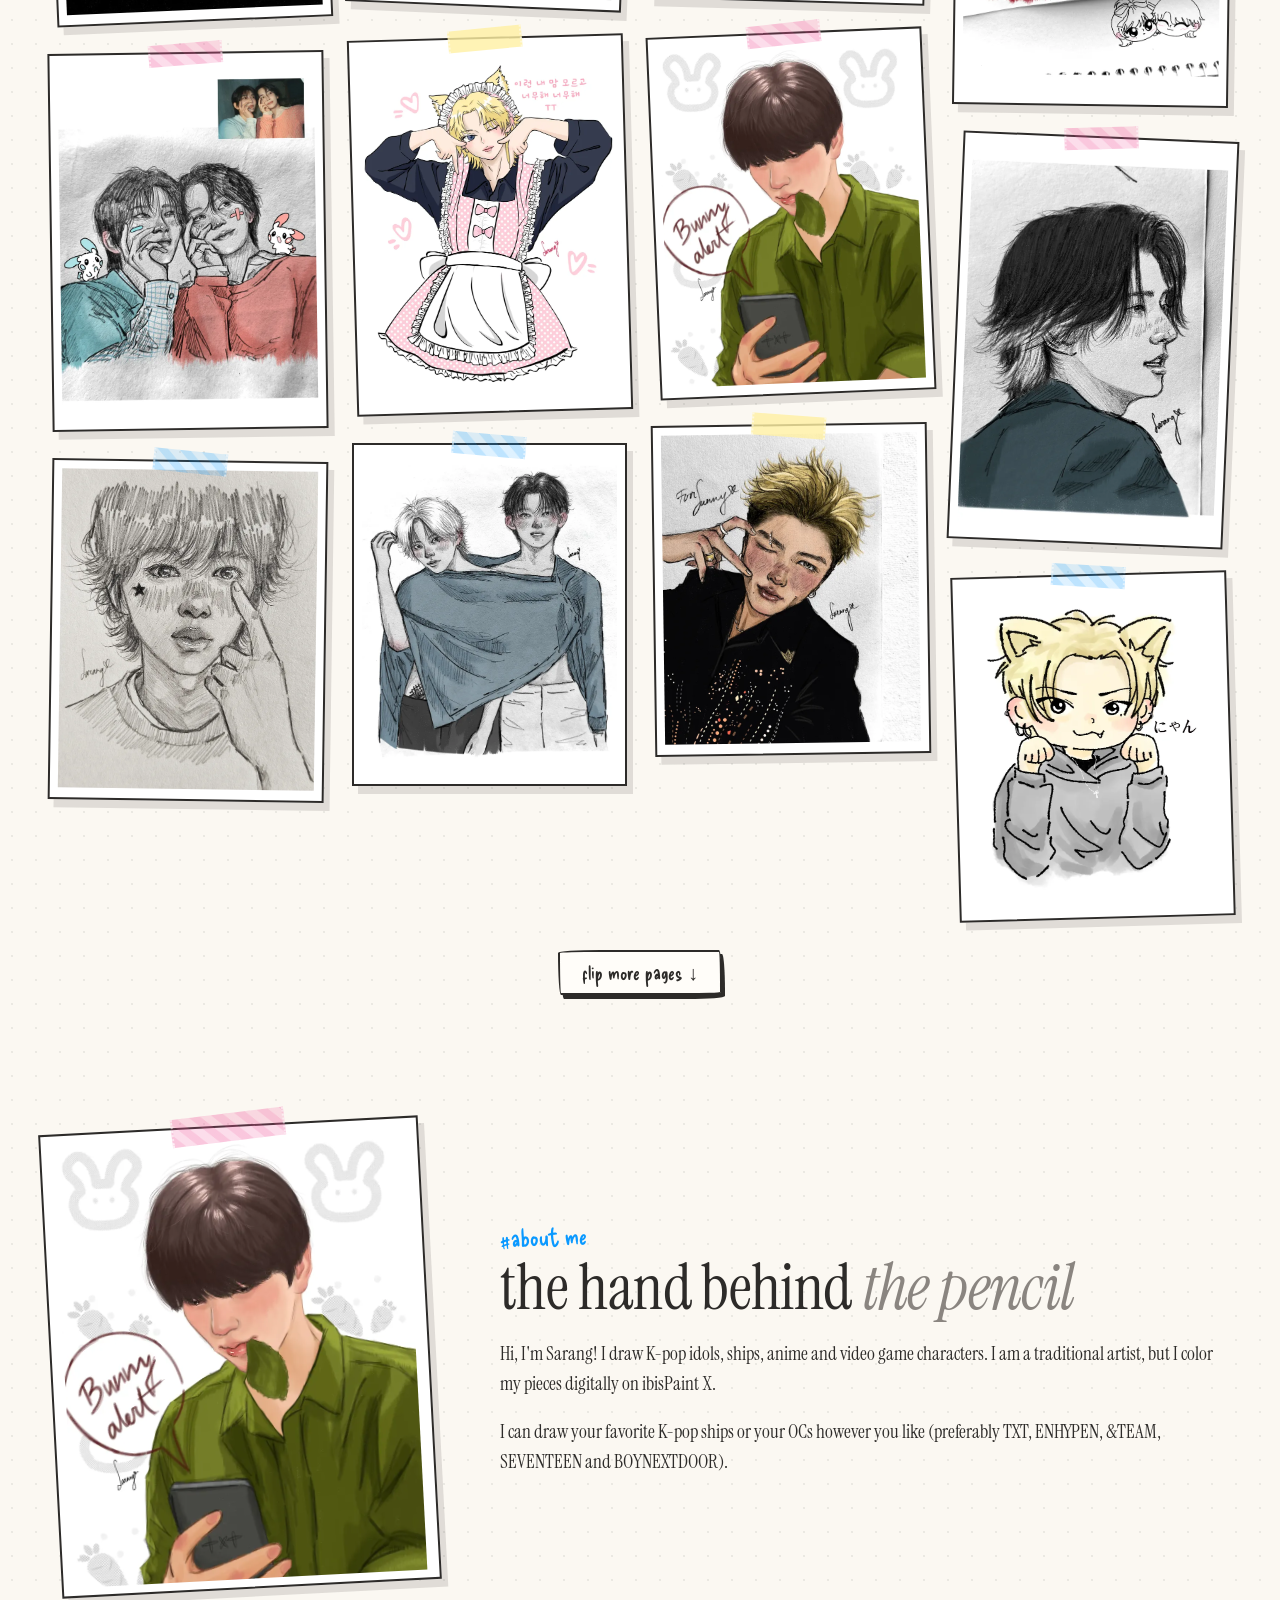
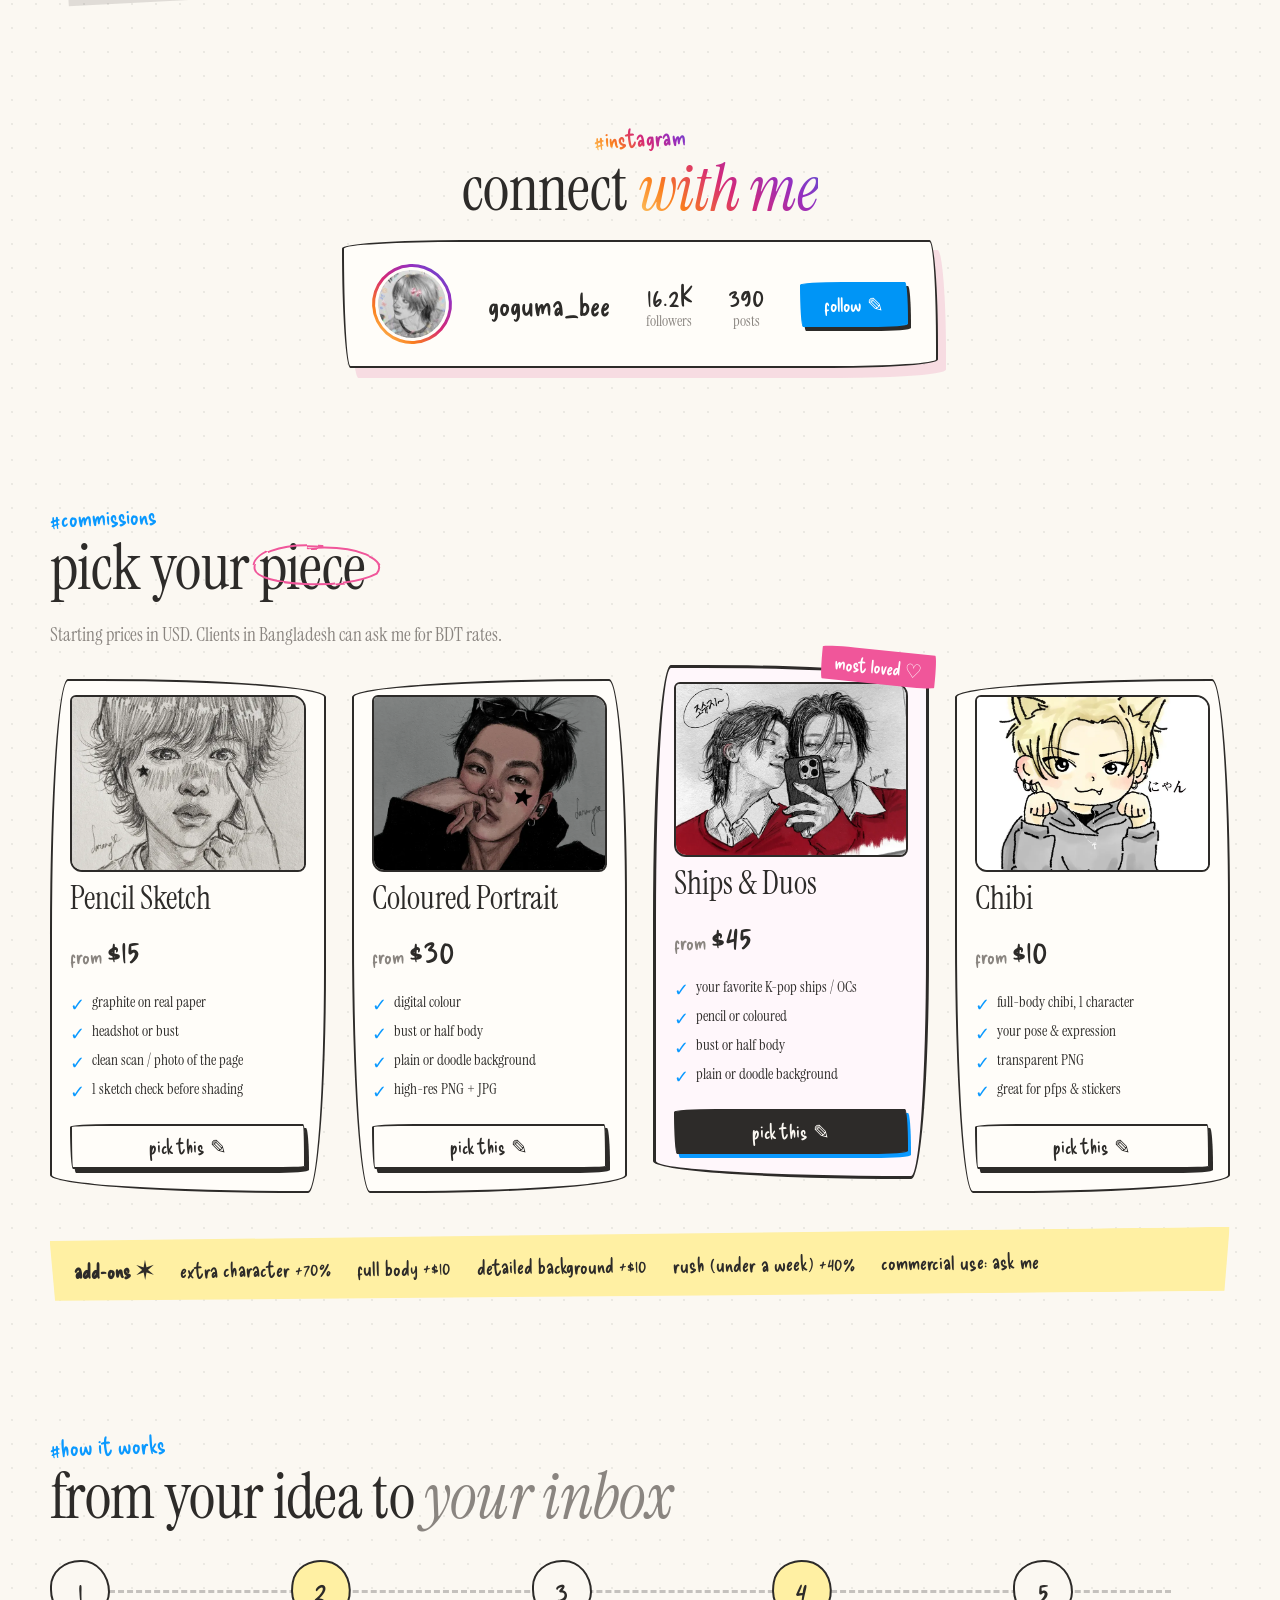
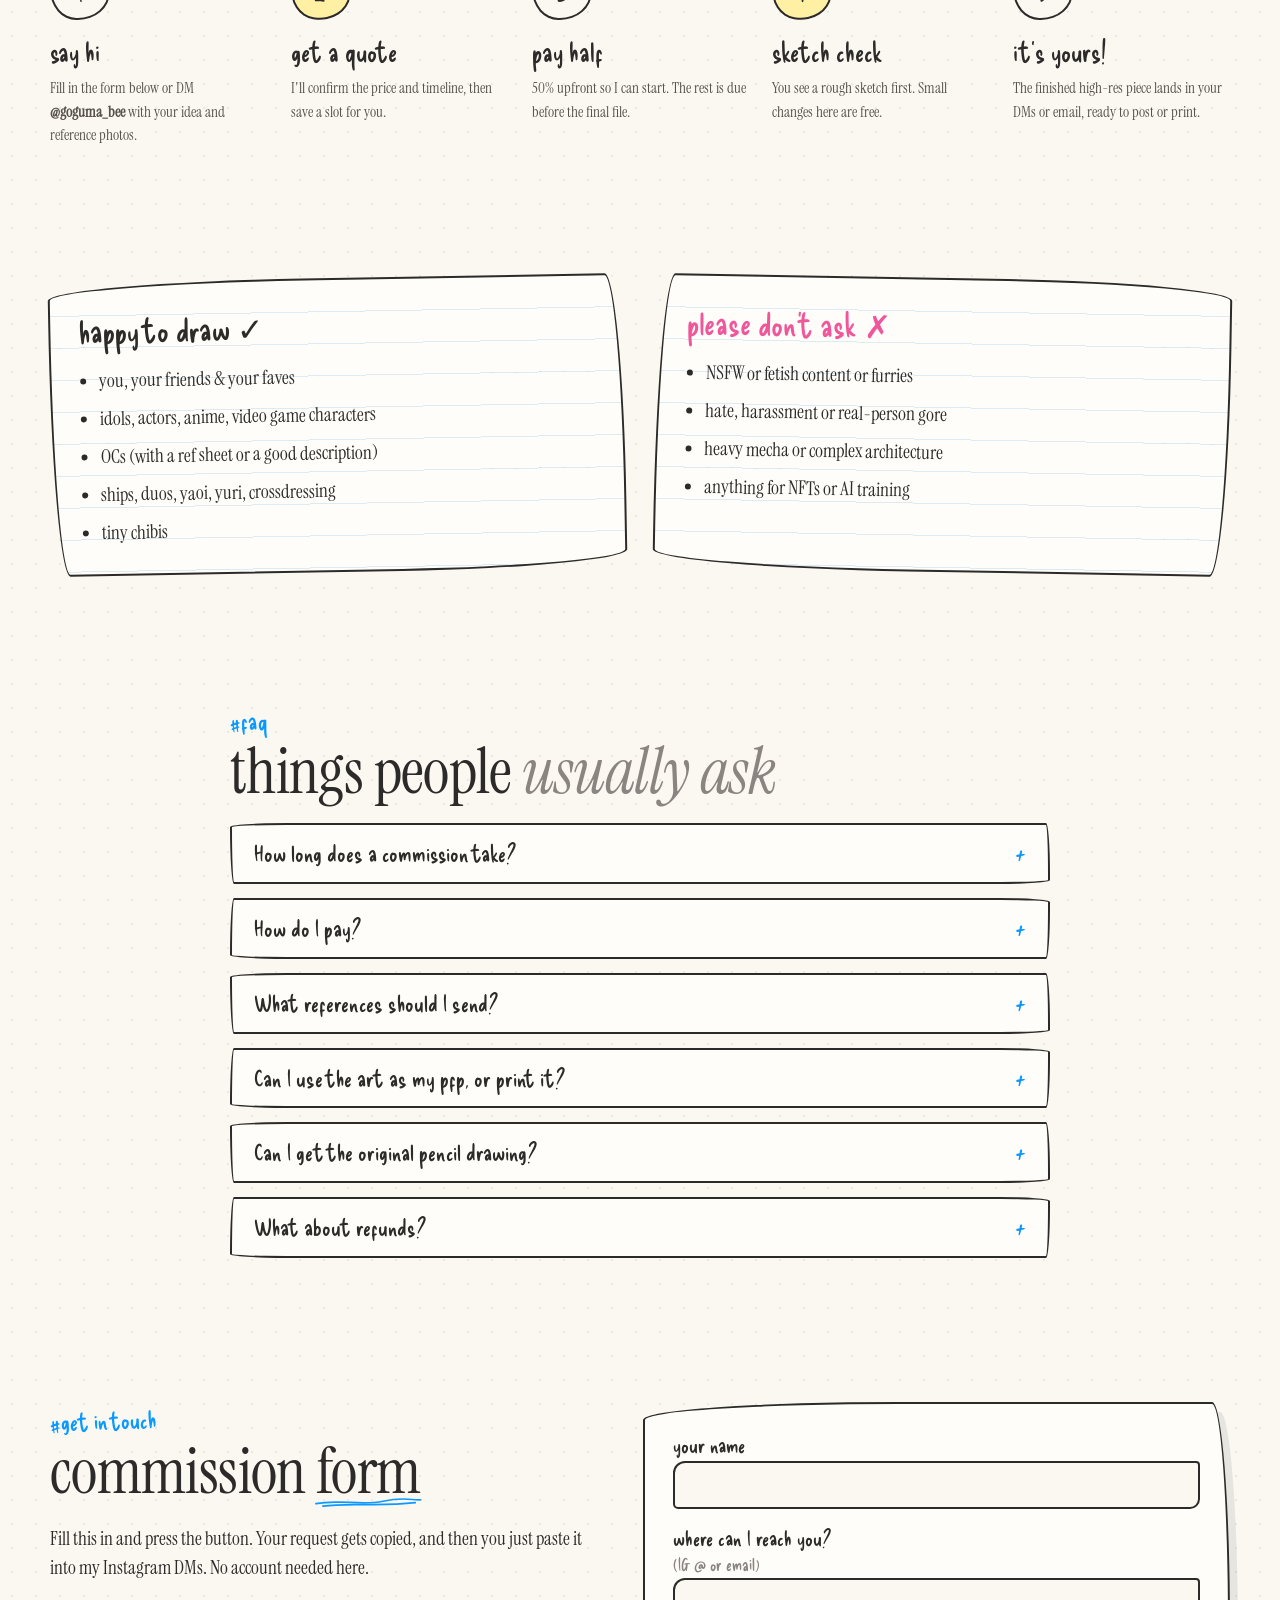
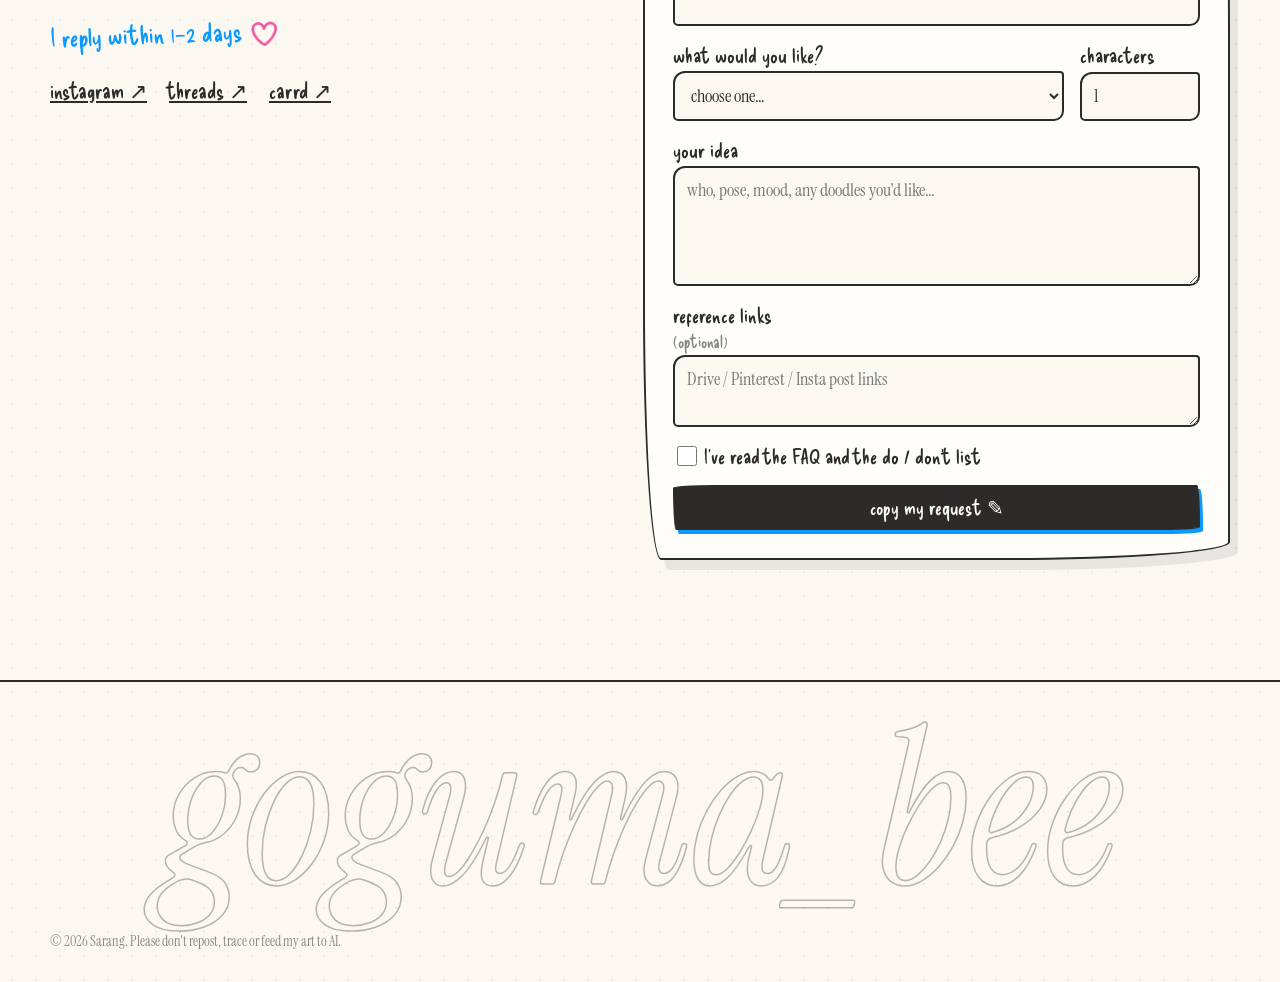
==== commit 2e6419a3: "Remove footer tagline Co-Authored-By: Claude Sonnet 5.5 <noreply@anthropic.com>" ====
--- a/index.html
+++ b/index.html
@@ -298,7 +298,6 @@
 <footer class="footer">
   <p class="giant" aria-hidden="true">goguma_bee</p>
   <div class="wrap foot-row">
-    <p class="hand">made with graphite, sweet potatoes 🍠 &amp; bee energy 🐝</p>
     <p class="muted">© 2026 Sarang. Please don't repost, trace or feed my art to AI.</p>
   </div>
 </footer>
--- a/style.css
+++ b/style.css
@@ -226,7 +226,6 @@
 .footer { margin-top: 80px; overflow: hidden; border-top: 2px solid var(--ink); }
 .giant { font: italic clamp(4rem, 17vw, 15rem)/1 var(--serif); margin: 20px 0 0; text-align: center; color: transparent; -webkit-text-stroke: 1.5px #2d2b2955; white-space: nowrap; }
 .foot-row { display: flex; justify-content: space-between; flex-wrap: wrap; gap: 10px; padding: 10px 0 30px; }
-.foot-row .hand { font-size: 1.3rem; margin: 0; }
 .foot-row .muted { margin: 0; font-size: .9rem; }
 
 /* ---------- lightbox ---------- */
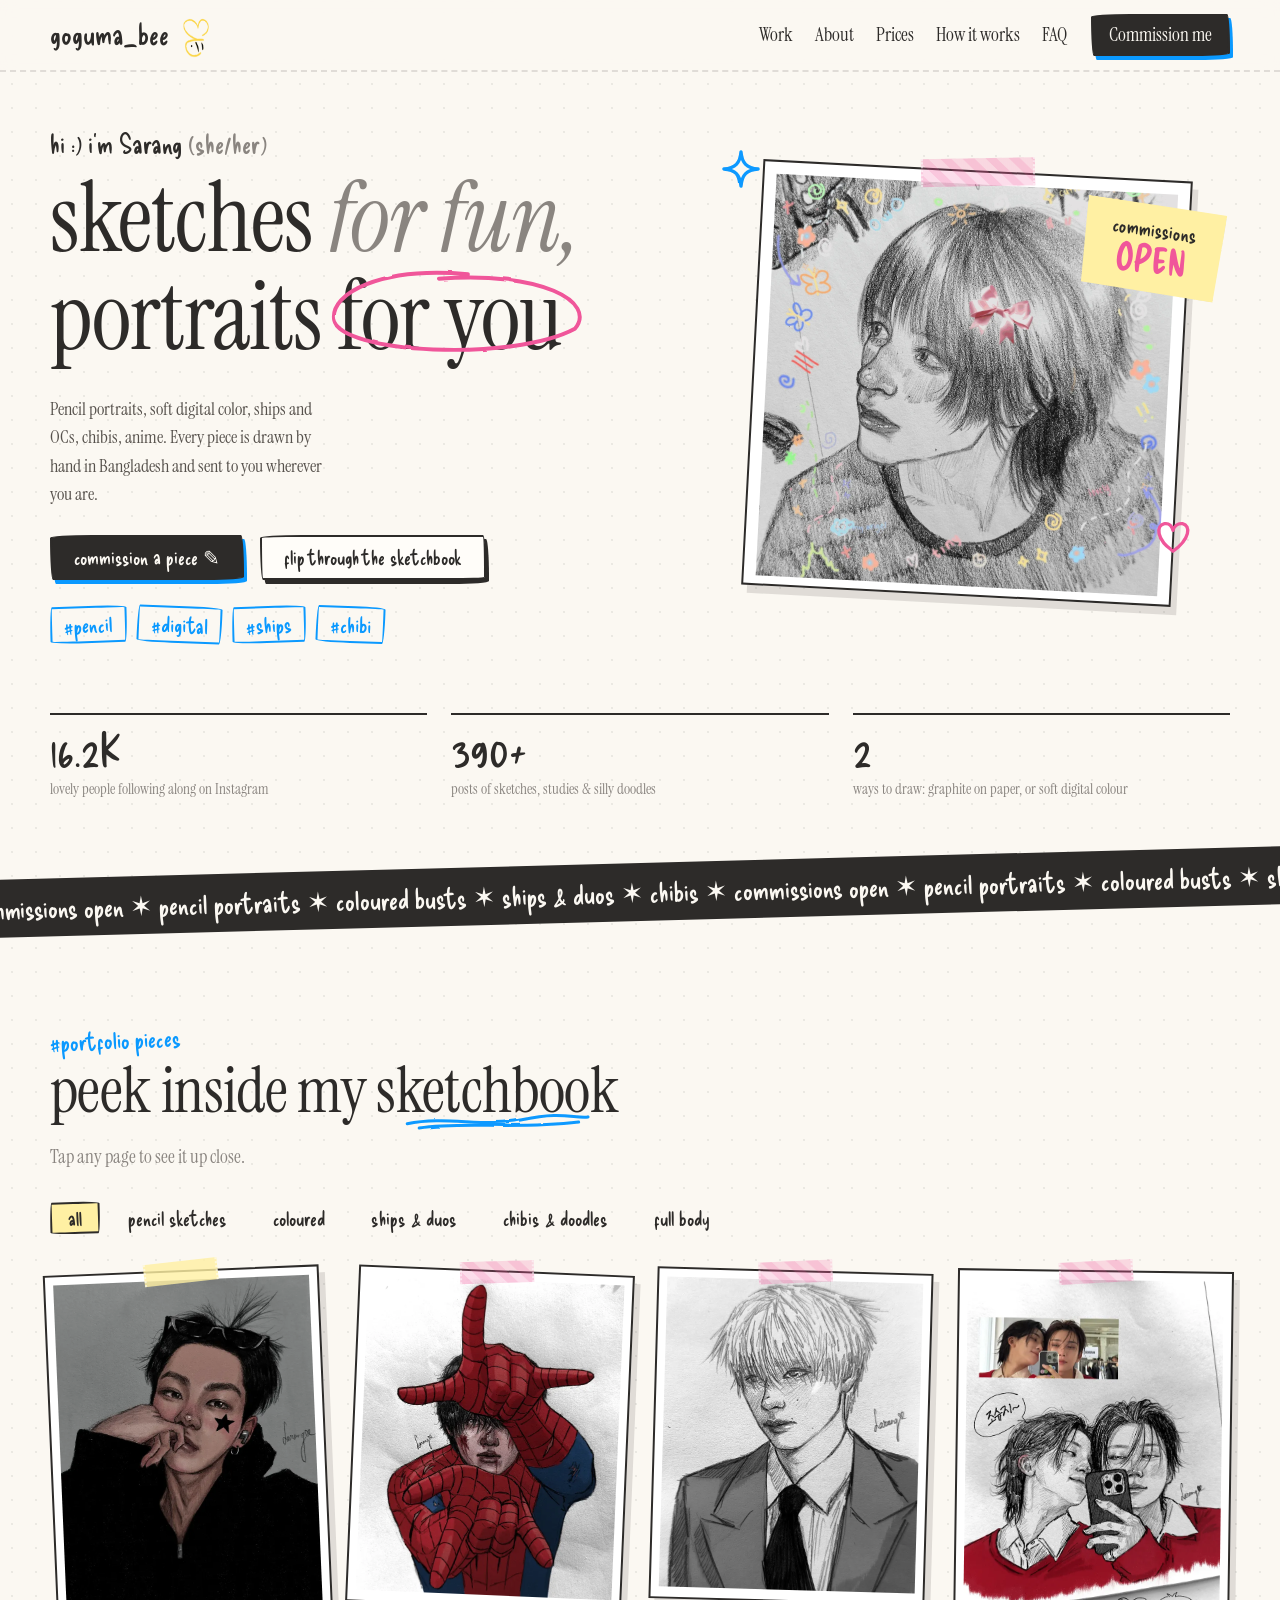
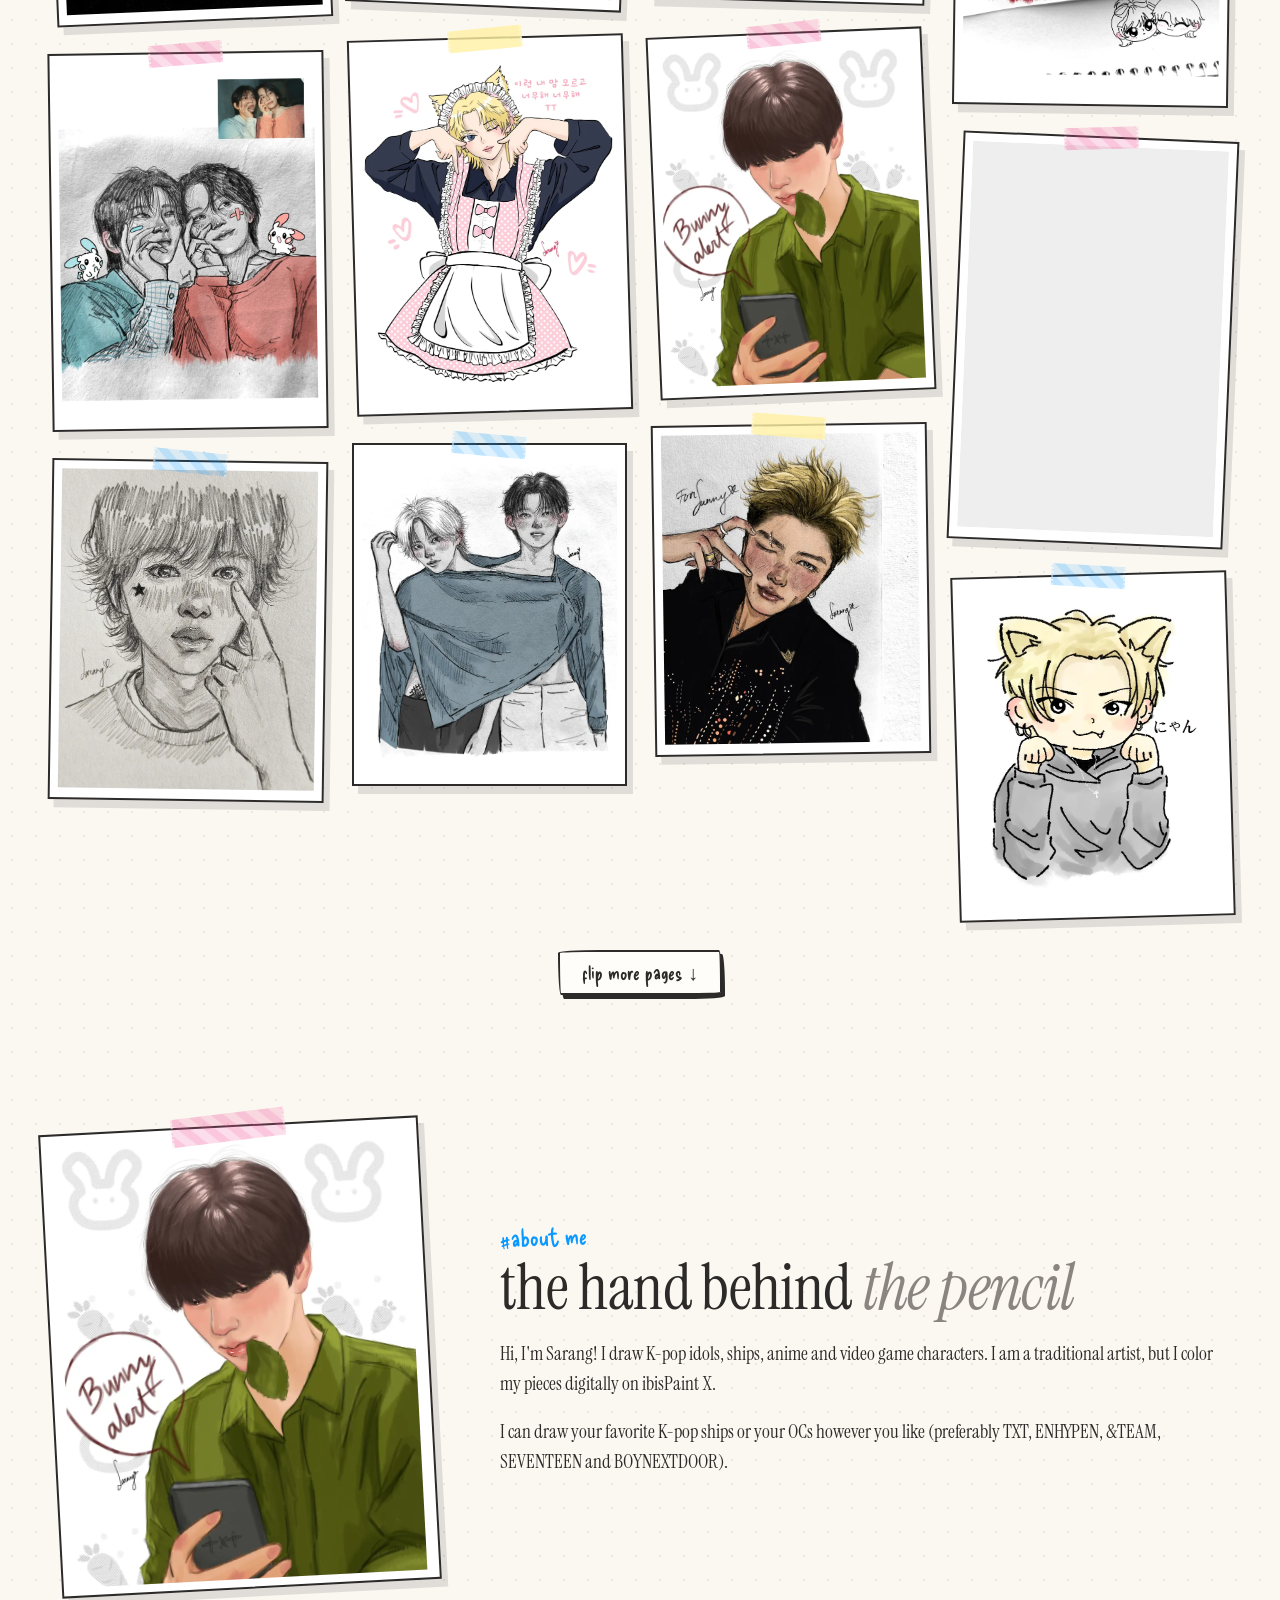
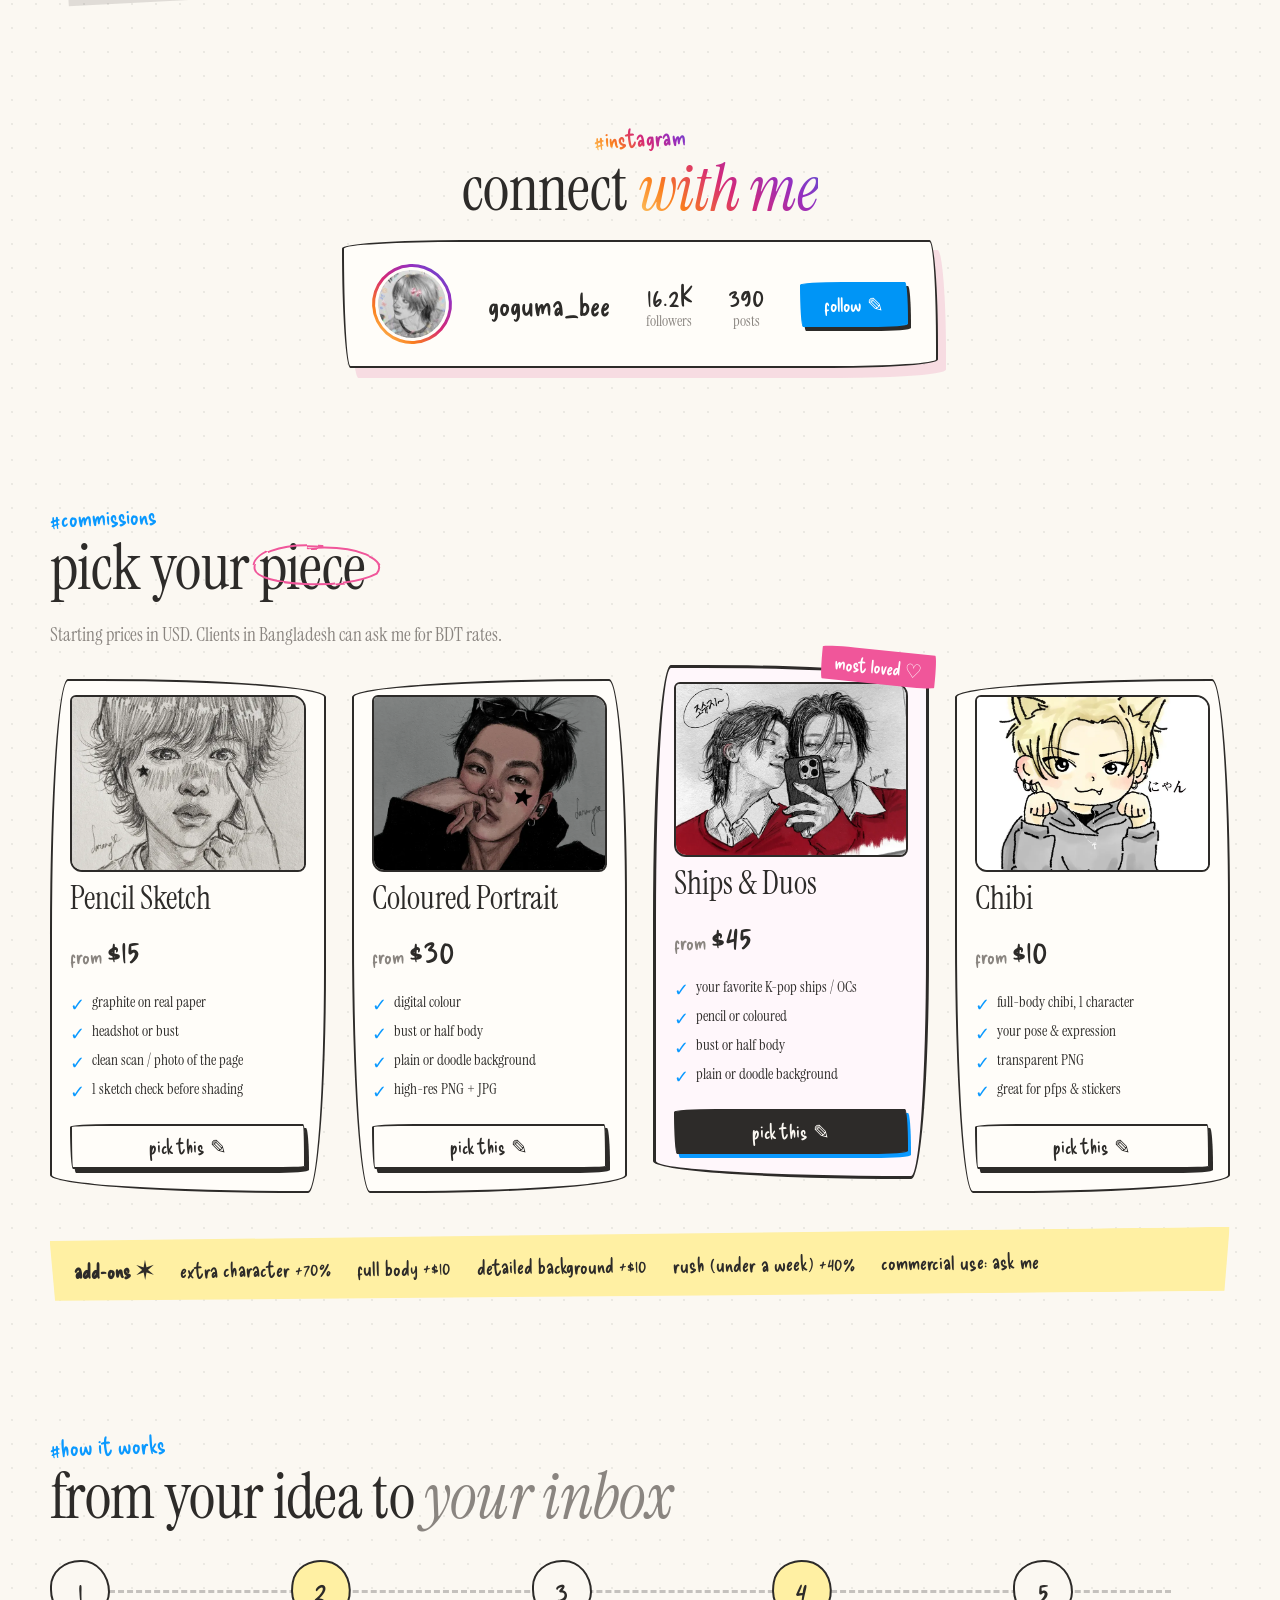
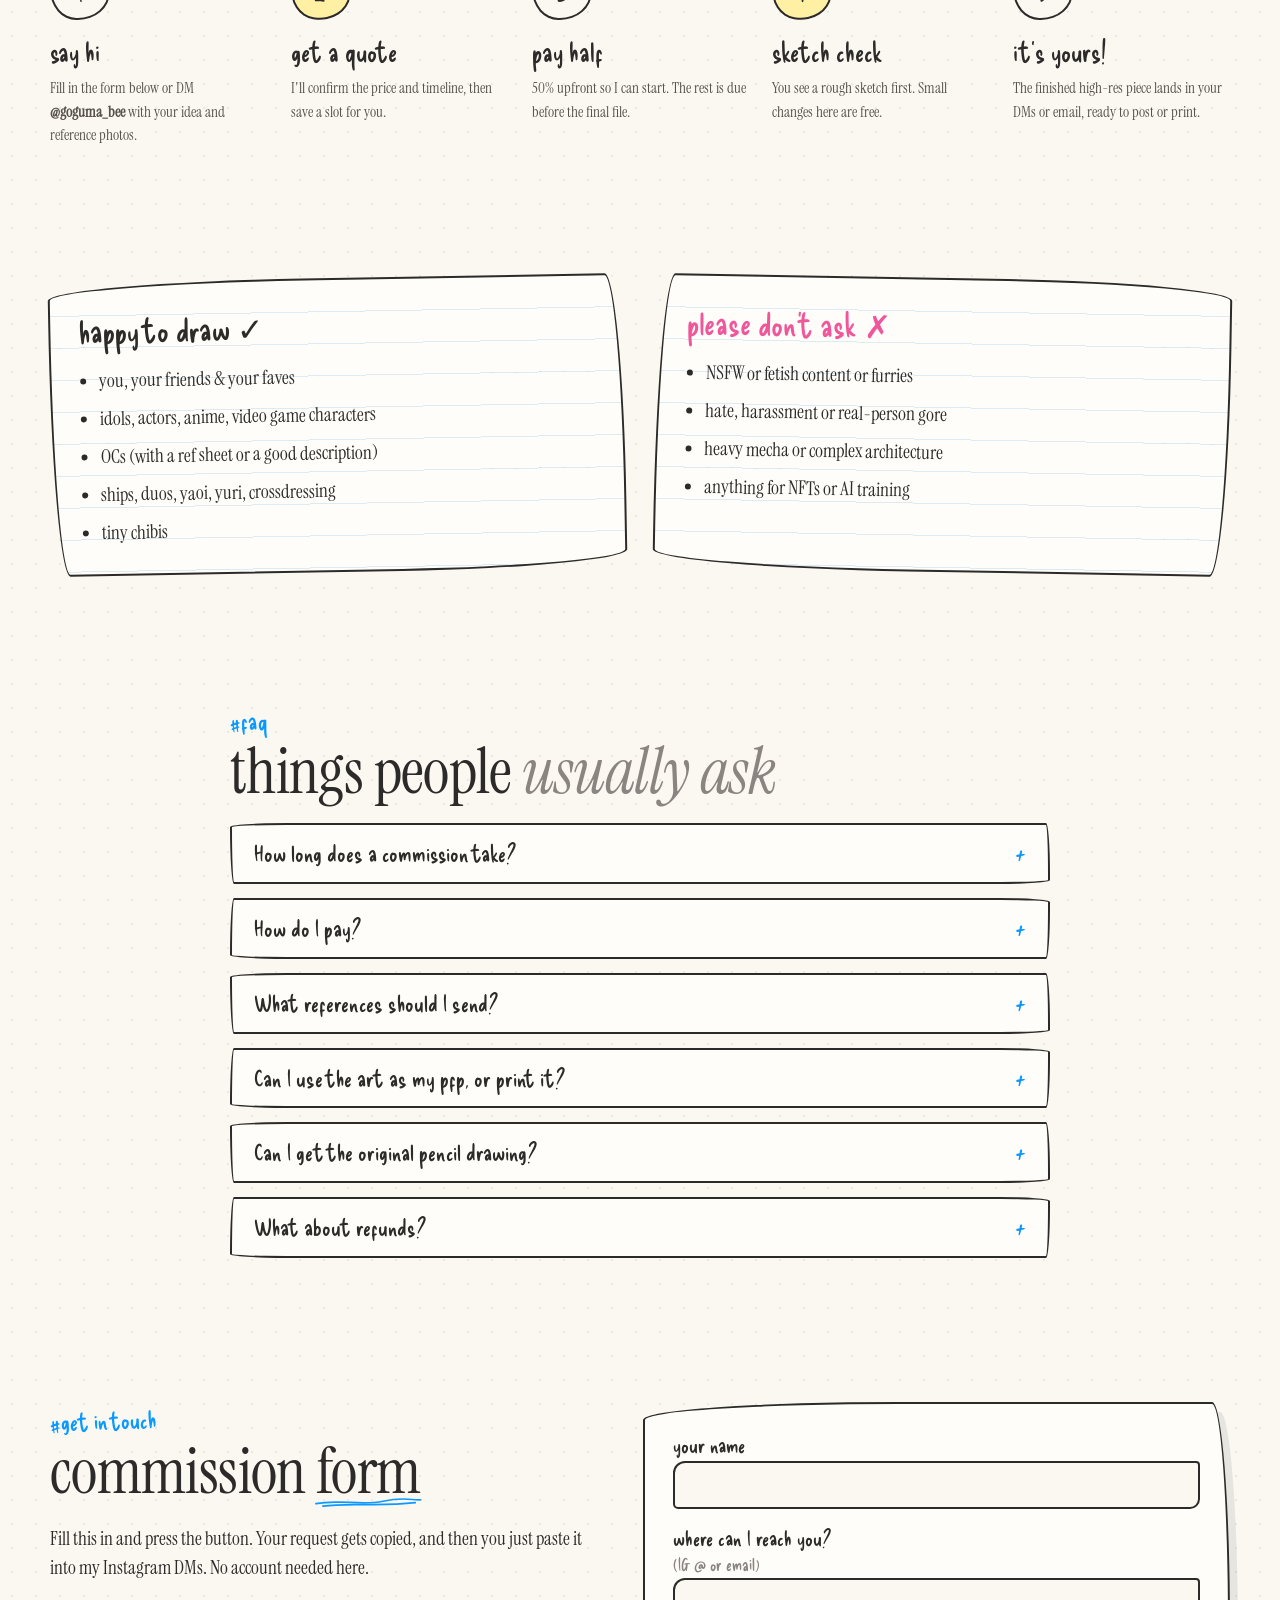
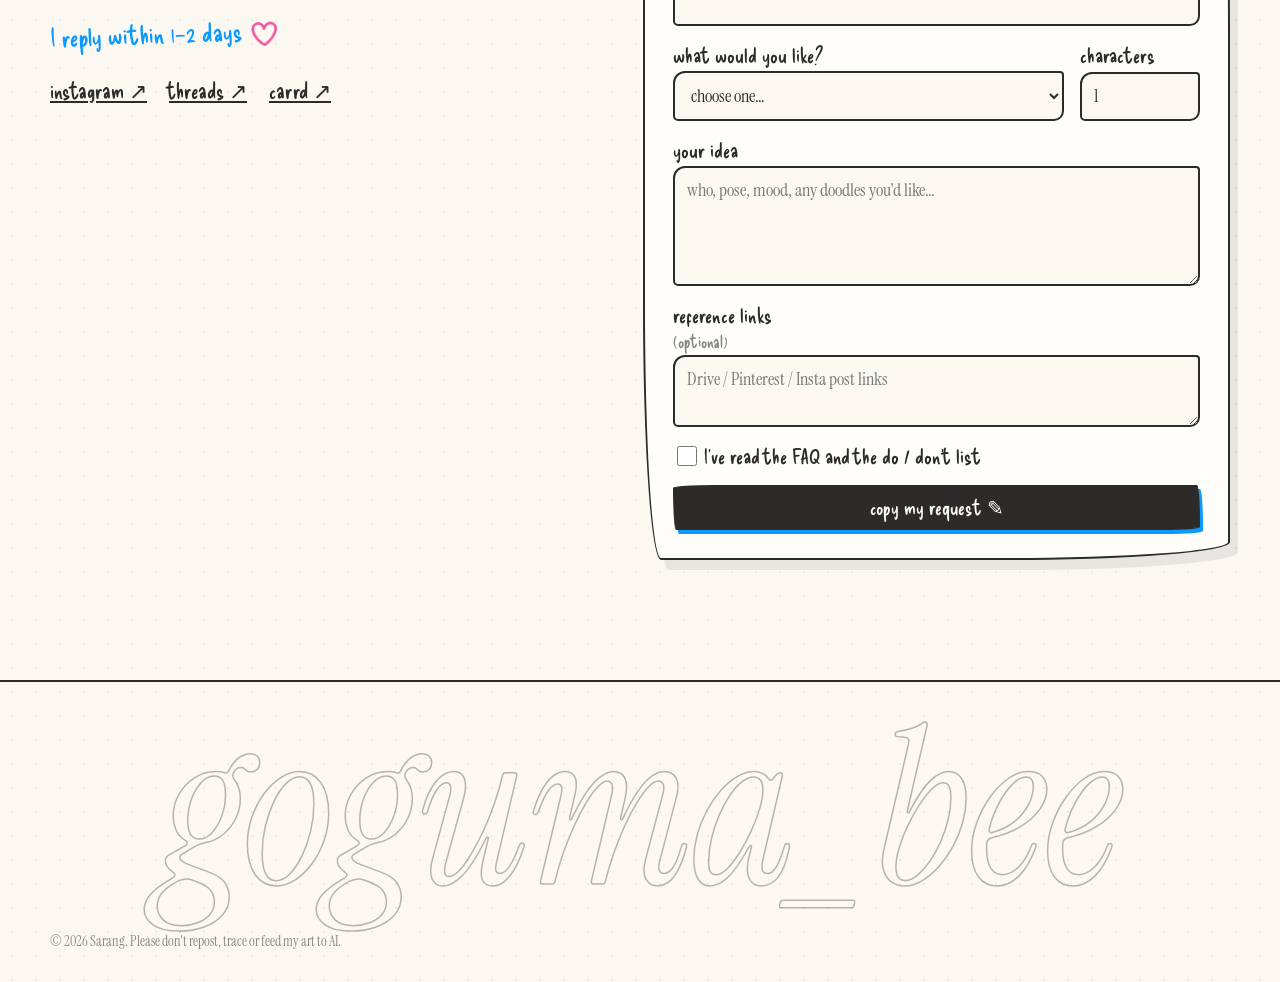
==== commit 9da42503: "CMS: move About text and FAQ into content/site.json Co-Authored-By: Claude Sonnet 5.5 <noreply@anthr" ====
--- a/index.html
+++ b/index.html
@@ -117,8 +117,7 @@
     <div>
       <p class="kicker hand">#about me</p>
       <h2>the hand behind <em>the pencil</em></h2>
-      <p>Hi, I'm Sarang! I draw K-pop idols, ships, anime and video game characters. I am a traditional artist, but I color my pieces digitally on ibisPaint X.</p>
-      <p>I can draw your favorite K-pop ships or your OCs however you like (preferably TXT, ENHYPEN, &amp;TEAM, SEVENTEEN and BOYNEXTDOOR).</p>
+      <div id="about-text"></div>
     </div>
   </section>
 
@@ -146,62 +145,6 @@
     <p class="sub">Starting prices in USD. Clients in Bangladesh can ask me for BDT rates.</p>
 
     <div class="cards">
-      <article class="card sketch-box">
-        <img src="img/t/IMG20251030143317.webp" loading="lazy" style="object-position:50% 30%"
-             alt="Example: pencil portrait of a boy pointing at a star on his cheek">
-        <h3>Pencil Sketch</h3>
-        <p class="price hand">from <b>$15</b></p>
-        <ul>
-          <li>graphite on real paper</li>
-          <li>headshot or bust</li>
-          <li>clean scan / photo of the page</li>
-          <li>1 sketch check before shading</li>
-        </ul>
-        <a class="btn" href="#order" data-type="Pencil sketch">pick this ✎</a>
-      </article>
-
-      <article class="card sketch-box">
-        <img src="img/t/Untitled125.webp" loading="lazy" style="object-position:50% 25%"
-             alt="Example: digital portrait of a boy with sunglasses on his head and a black star on his cheek">
-        <h3>Coloured Portrait</h3>
-        <p class="price hand">from <b>$30</b></p>
-        <ul>
-          <li>digital colour</li>
-          <li>bust or half body</li>
-          <li>plain or doodle background</li>
-          <li>high-res PNG + JPG</li>
-        </ul>
-        <a class="btn" href="#order" data-type="Coloured portrait">pick this ✎</a>
-      </article>
-
-      <article class="card sketch-box featured">
-        <span class="badge hand">most loved ♡</span>
-        <img src="img/t/ships-duo.webp" loading="lazy"
-             alt="Example: pencil drawing of two boys in matching red sweaters taking a mirror selfie, one saying '조슈지~'">
-        <h3>Ships &amp; Duos</h3>
-        <p class="price hand">from <b>$45</b></p>
-        <ul>
-          <li>your favorite K-pop ships / OCs</li>
-          <li>pencil or coloured</li>
-          <li>bust or half body</li>
-          <li>plain or doodle background</li>
-        </ul>
-        <a class="btn btn-ink" href="#order" data-type="Ship / duo">pick this ✎</a>
-      </article>
-
-      <article class="card sketch-box">
-        <img src="img/t/Untitled251_20261027144922.webp" loading="lazy" style="object-position:50% 35%"
-             alt="Example: chibi of a blond boy with cat ears in a grey hoodie">
-        <h3>Chibi</h3>
-        <p class="price hand">from <b>$10</b></p>
-        <ul>
-          <li>full-body chibi, 1 character</li>
-          <li>your pose &amp; expression</li>
-          <li>transparent PNG</li>
-          <li>great for pfps &amp; stickers</li>
-        </ul>
-        <a class="btn" href="#order" data-type="Chibi">pick this ✎</a>
-      </article>
     </div>
 
     <div class="addons sticky-wide hand">
@@ -243,12 +186,7 @@
   <section id="faq" class="wrap section narrow">
     <p class="kicker hand">#faq</p>
     <h2>things people <em>usually ask</em></h2>
-    <details class="sketch-box"><summary>How long does a commission take?</summary><p>Usually 1–3 weeks, depending on the queue and the piece. Need it sooner? Rush is +40% if I can fit it in.</p></details>
-    <details class="sketch-box"><summary>How do I pay?</summary><p>50% upfront and 50% before the final file. <!-- EDIT: payment methods -->bKash / Nagad for local clients. International clients, just ask and we'll find what works.</p></details>
-    <details class="sketch-box"><summary>What references should I send?</summary><p>Clear, well-lit photos (a couple of angles help), plus any outfit, pose or vibe notes. A screenshot of a pose you love is great too.</p></details>
-    <details class="sketch-box"><summary>Can I use the art as my pfp, or print it?</summary><p>Yes, for personal use! Please credit <b>@goguma_bee</b> when you post it. For merch, ads or anything you sell, ask me about a commercial licence first.</p></details>
-    <details class="sketch-box"><summary>Can I get the original pencil drawing?</summary><p>Sometimes! Ask in your DM and I'll let you know if shipping works for where you are.</p></details>
-    <details class="sketch-box"><summary>What about refunds?</summary><p>Full refund before I start sketching, 50% after the sketch stage, and none once the final piece is delivered.</p></details>
+    <div id="faq-list"></div>
   </section>
 
   <!-- ORDER -->
@@ -309,6 +247,6 @@
   <button class="lb-nav next hand" aria-label="Next">→</button>
 </dialog>
 
-<script src="script.js"></script>
+<script type="module" src="script.js"></script>
 </body>
 </html>
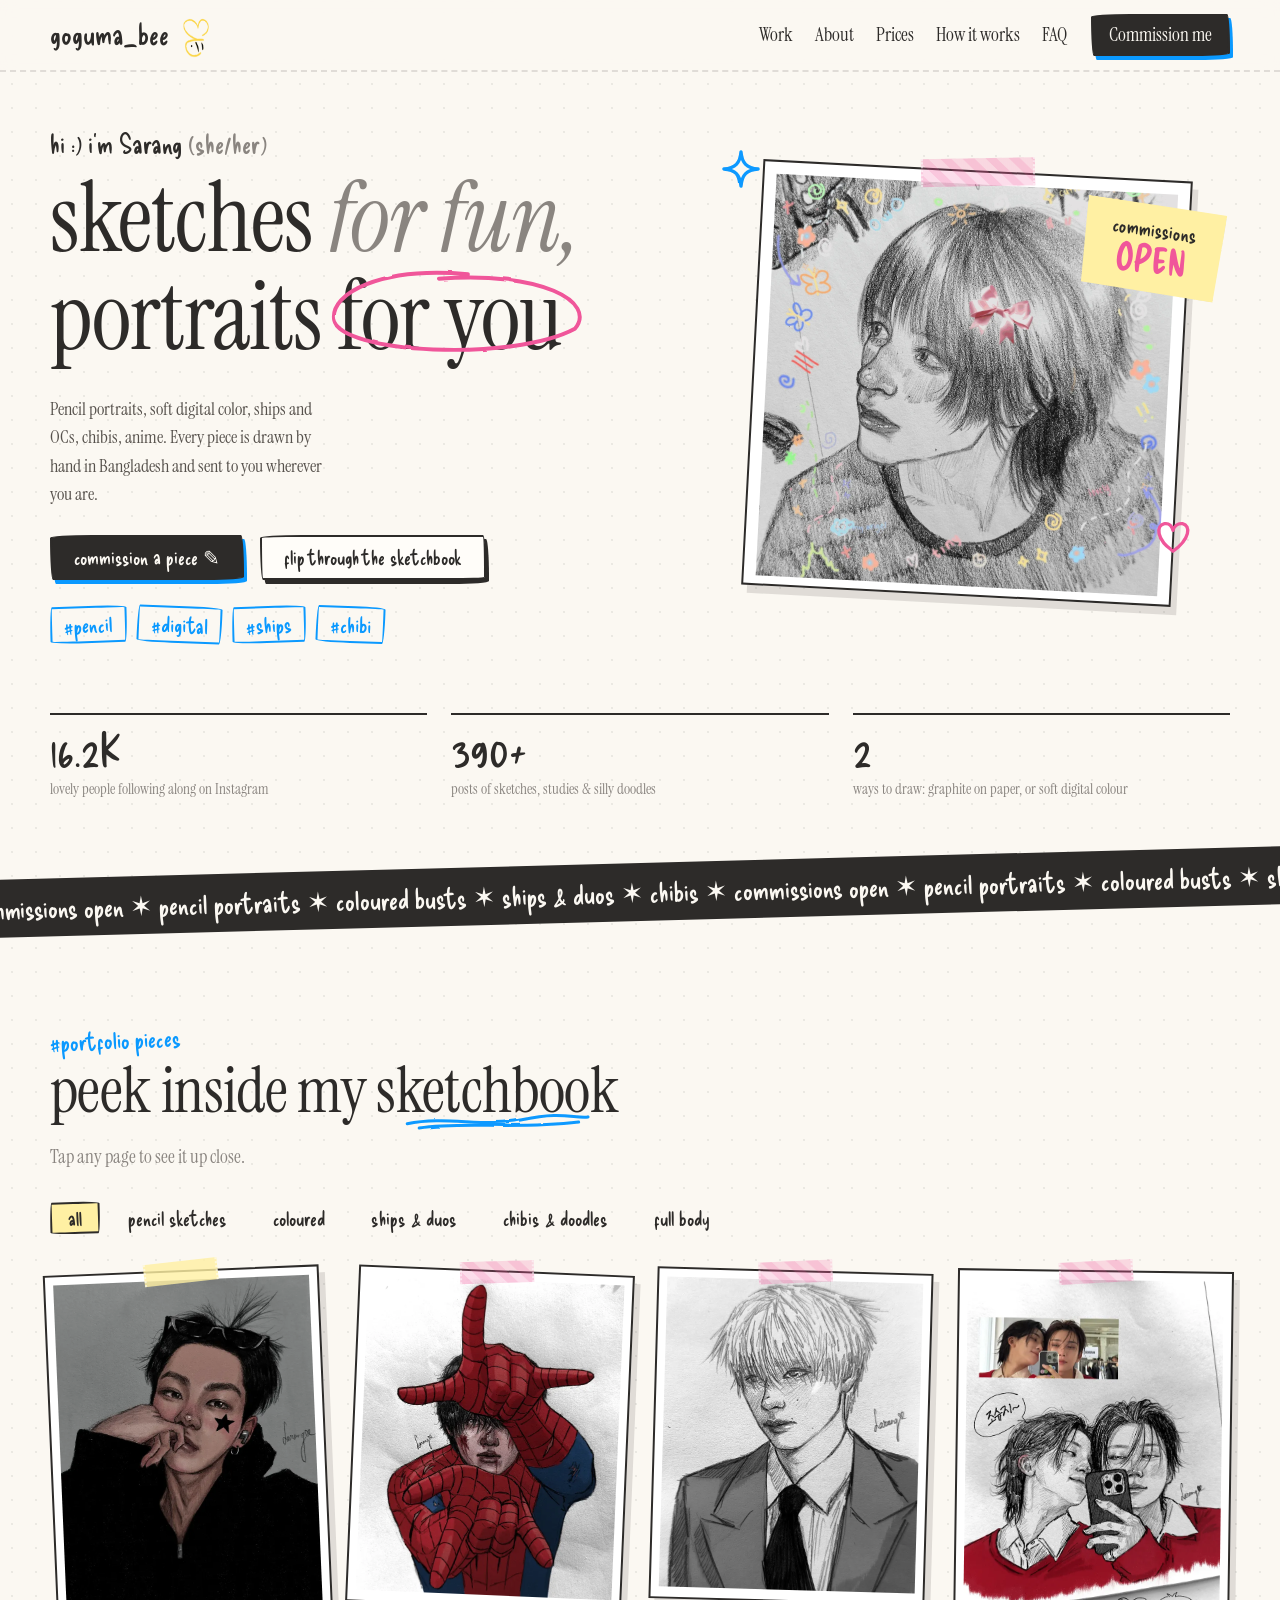
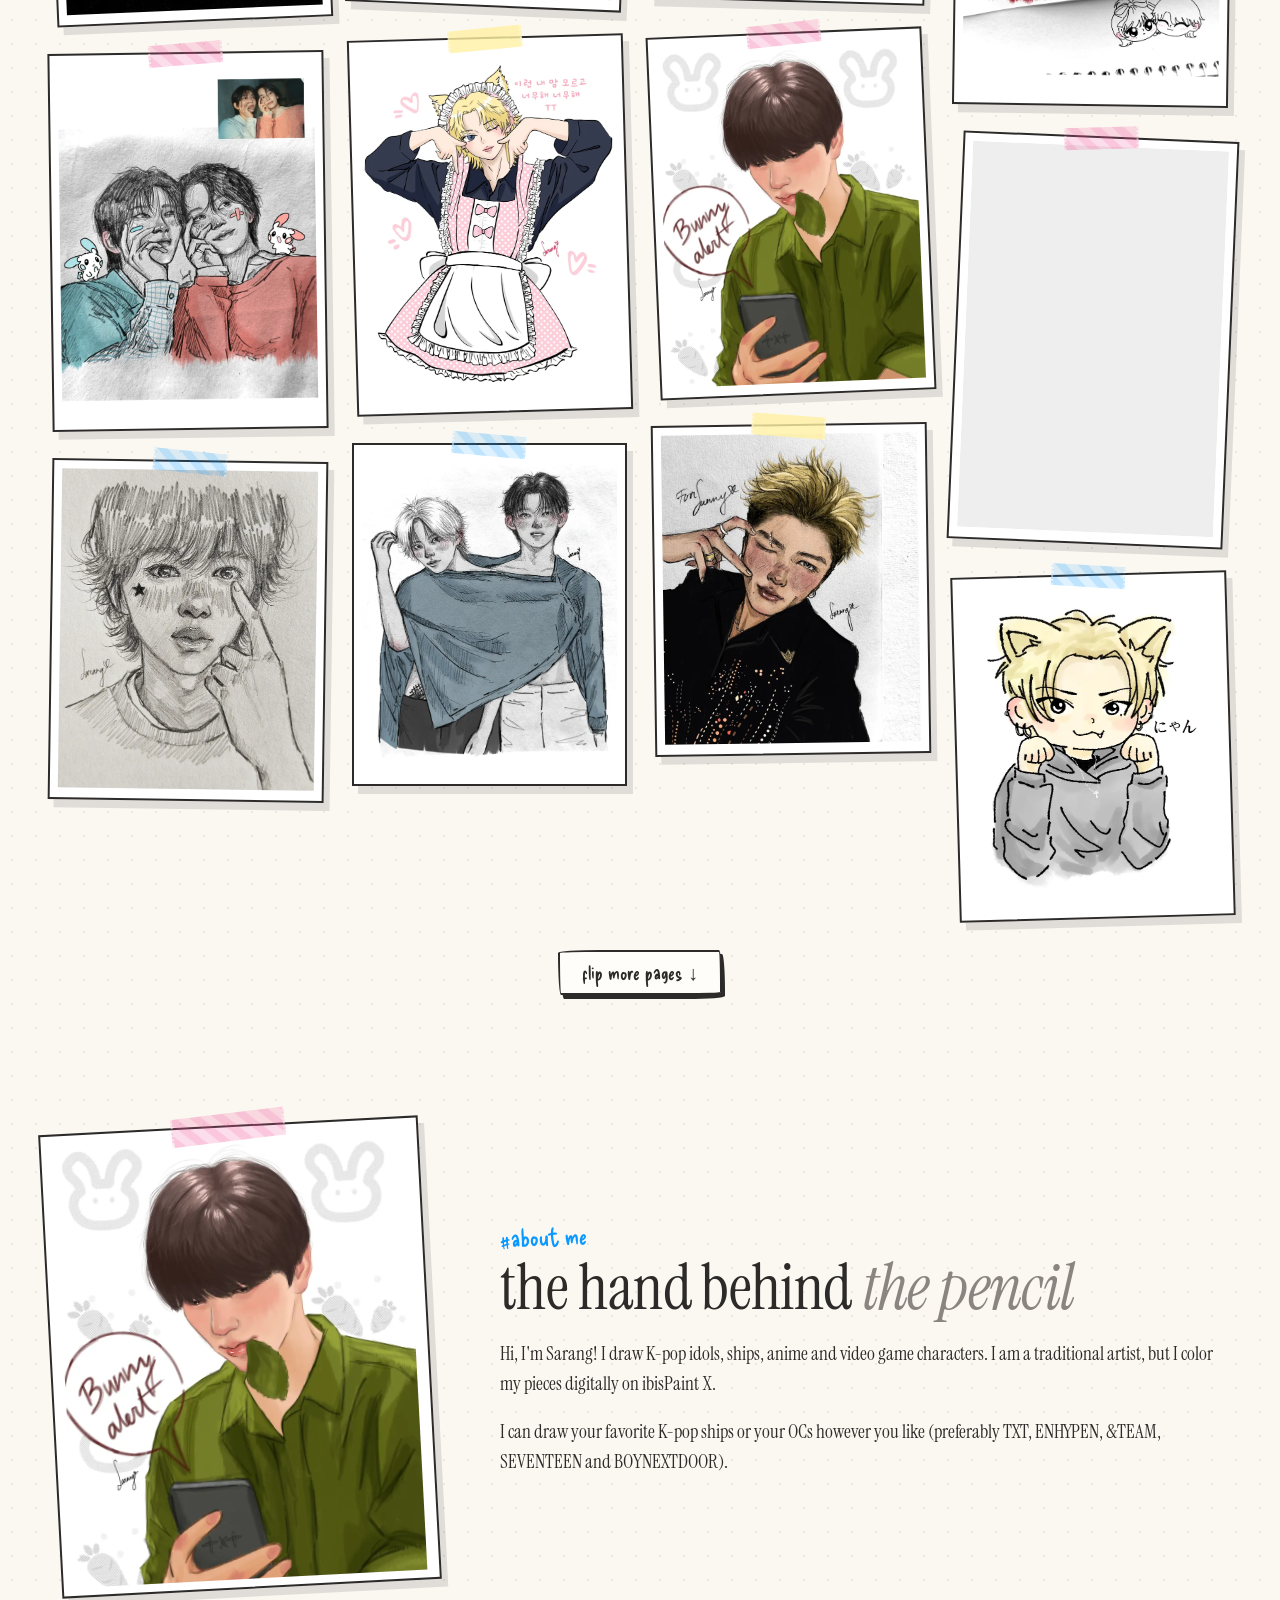
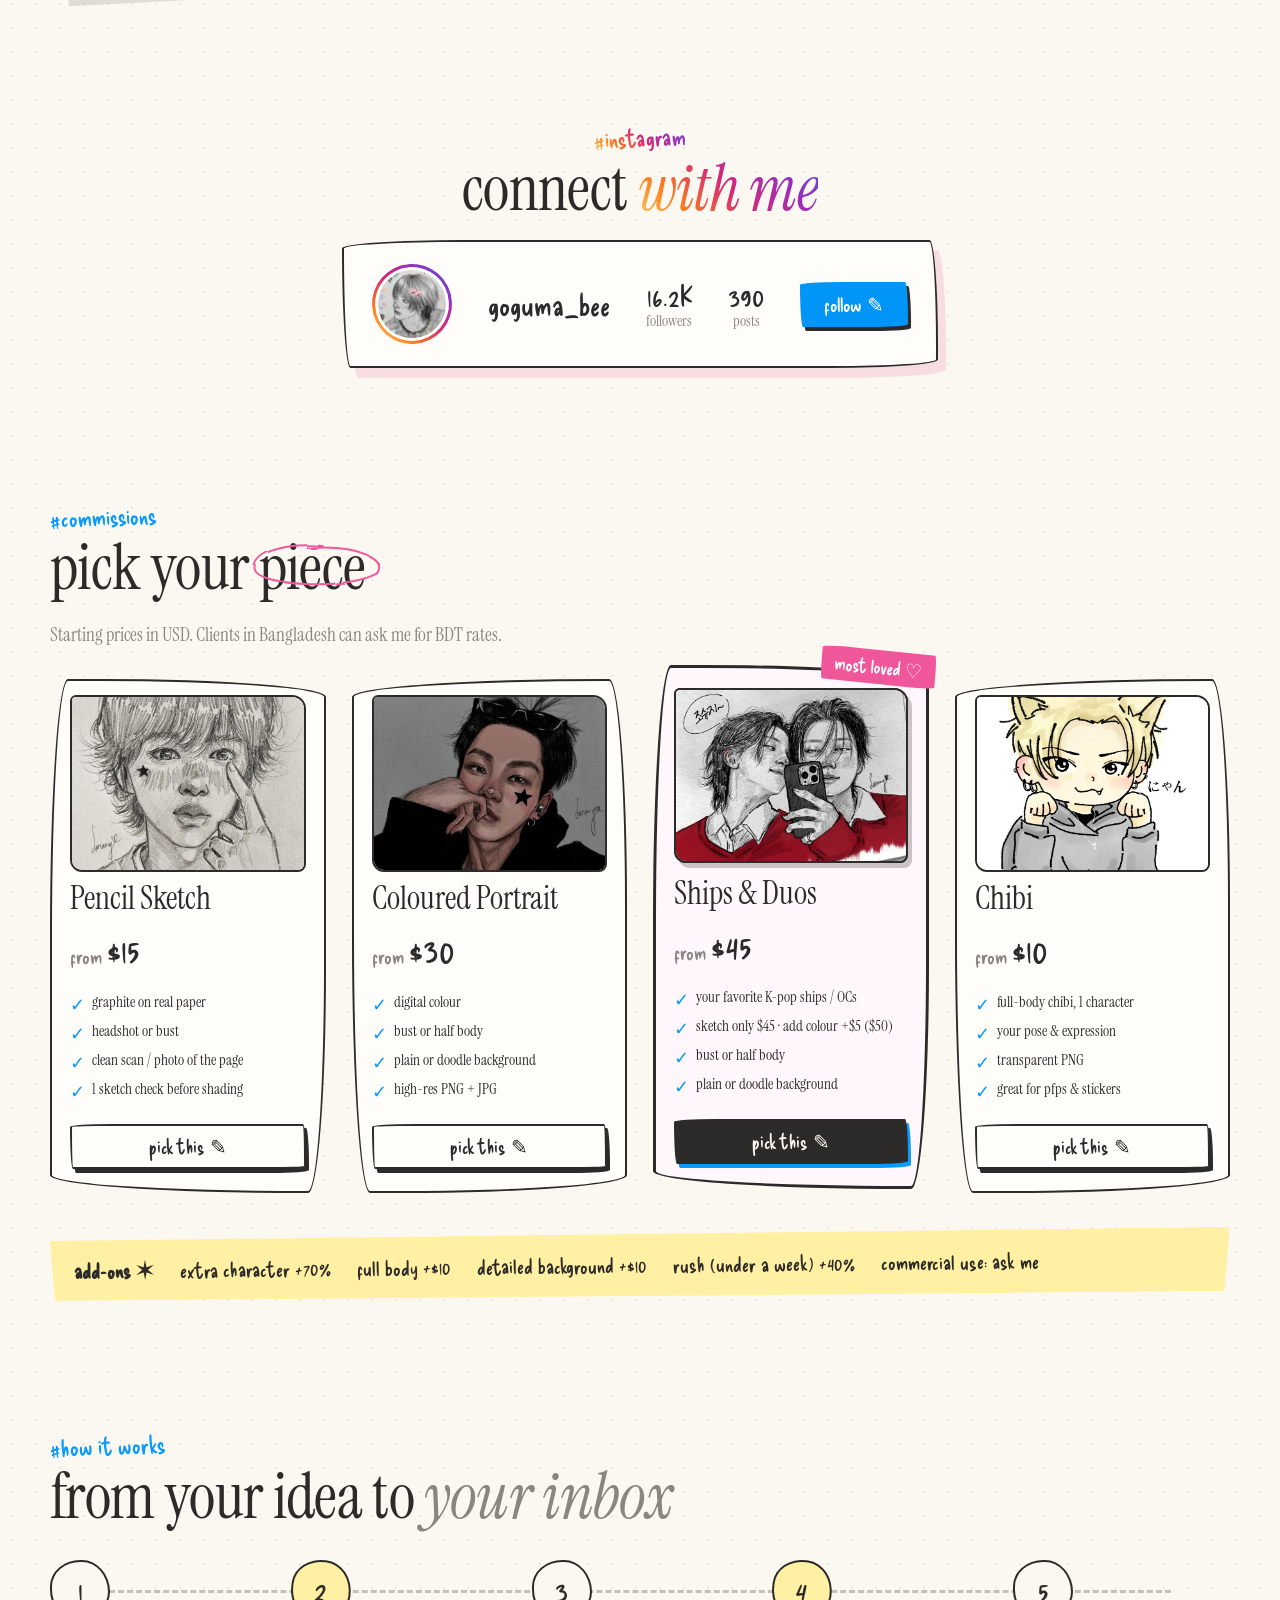
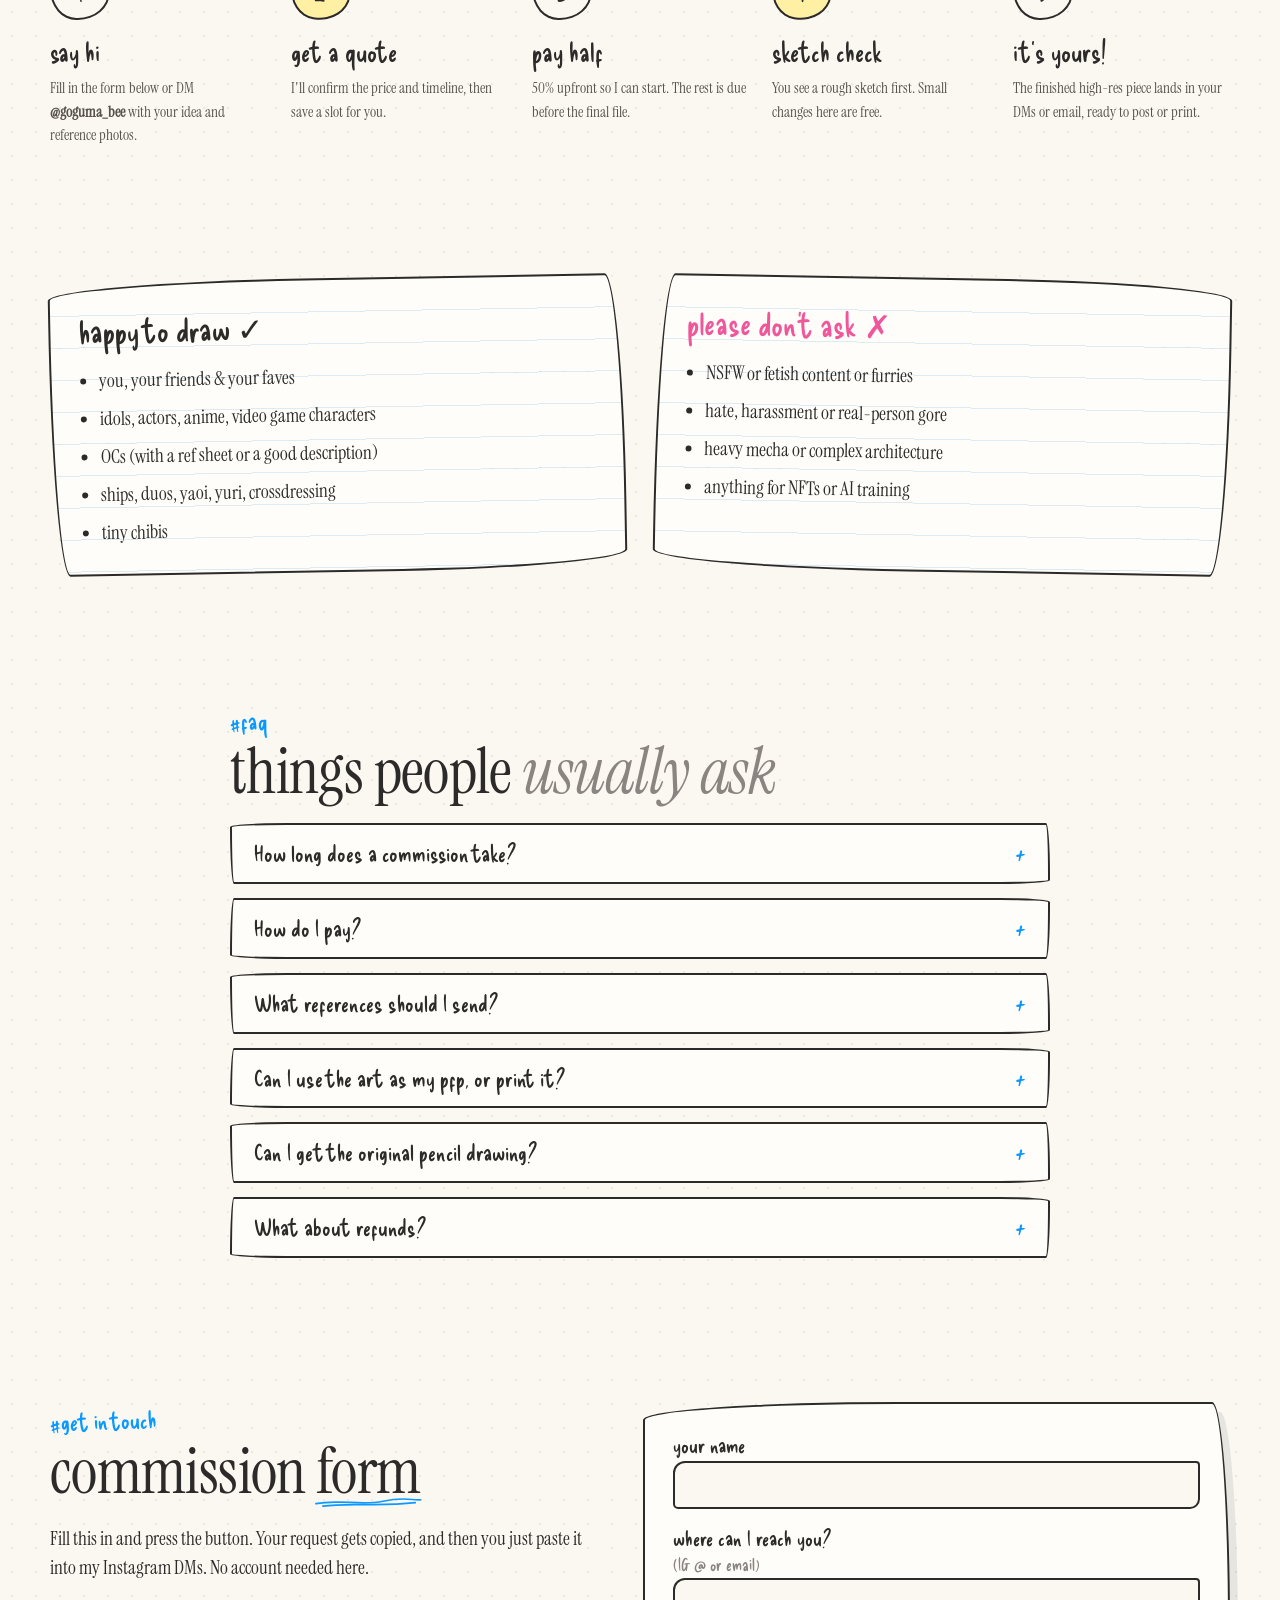
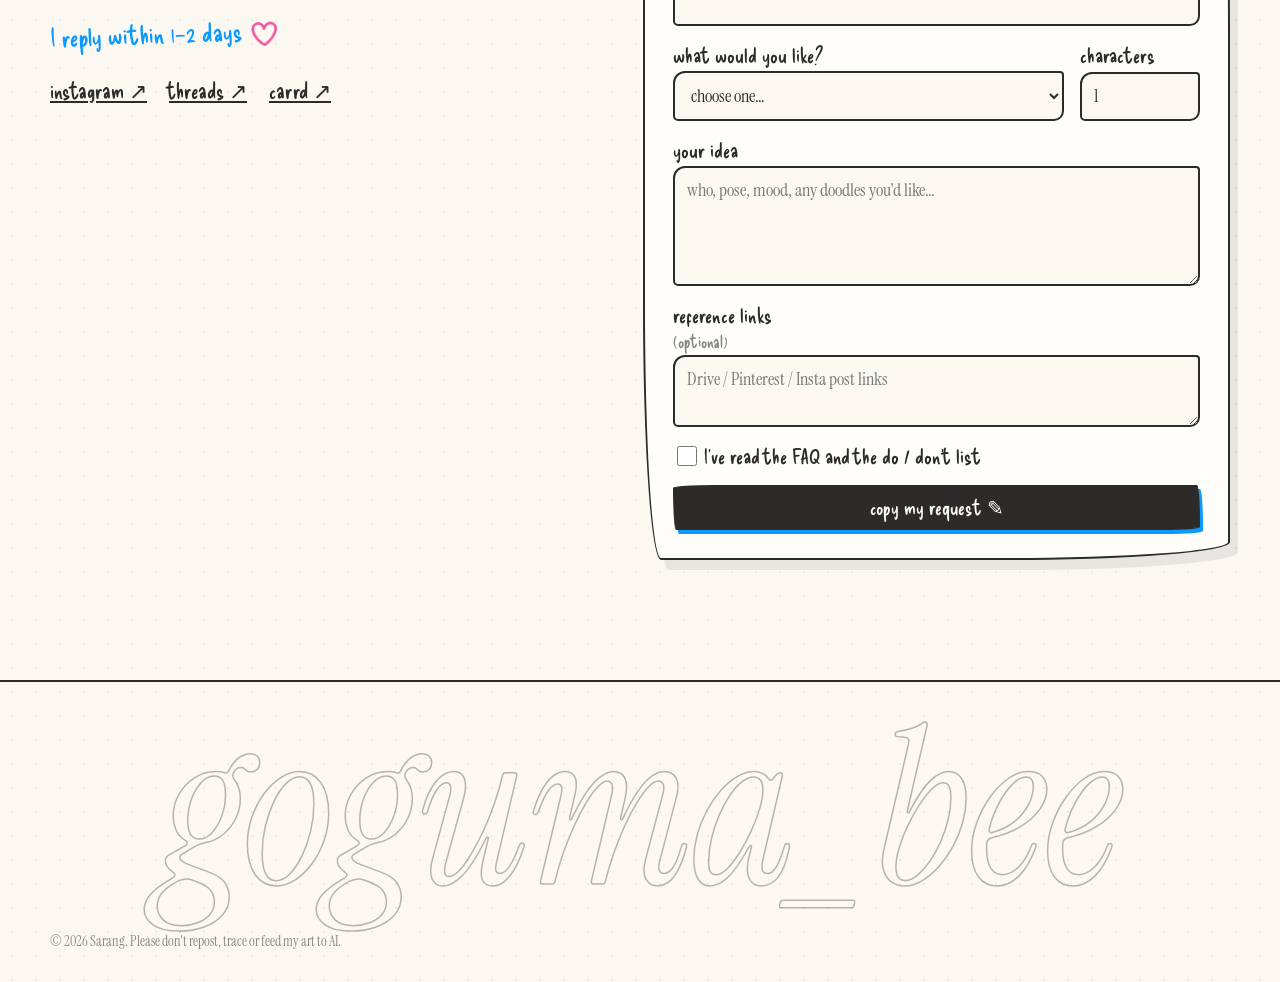
==== commit bf9d6f3e: "Ships sketch/colour variants, CMS-editable gallery categories, fix "more" button - Ships & Duos card" ====
--- a/index.html
+++ b/index.html
@@ -97,11 +97,7 @@
 
     <div class="filters hand" role="group" aria-label="Filter artwork">
       <button aria-pressed="true" data-f="all">all</button>
-      <button aria-pressed="false" data-f="sketch">pencil sketches</button>
-      <button aria-pressed="false" data-f="color">coloured</button>
-      <button aria-pressed="false" data-f="ship">ships &amp; duos</button>
-      <button aria-pressed="false" data-f="chibi">chibis &amp; doodles</button>
-      <button aria-pressed="false" data-f="extra">full body</button>
+      <!-- the rest come from content/categories.json -->
     </div>
 
     <div id="grid" class="grid"></div>
--- a/style.css
+++ b/style.css
@@ -140,7 +140,7 @@
 .grid .polaroid:nth-child(4n+1)::before { background: #fff0a3cc; }
 .grid .polaroid:hover, .grid .polaroid:focus-visible { rotate: 0deg; transform: scale(1.03); box-shadow: 8px 12px 0 #2d2b2926; z-index: 2; }
 .grid img { width: 100%; height: auto; background: #eee; }
-.grid .polaroid[hidden] { display: none; }
+[hidden] { display: none !important; } /* else .btn/.polaroid display rules override the hidden attribute */
 
 /* ---------- about ---------- */
 .about { display: grid; grid-template-columns: 380px 1fr; gap: 70px; align-items: center; }
@@ -164,6 +164,16 @@
 .card:nth-child(odd) { border-radius: var(--wob2); }
 .card:hover { rotate: -1deg; }
 .card img { width: 100%; aspect-ratio: 4 / 3; object-fit: cover; border: 2px solid var(--ink); border-radius: 6px 14px 8px 12px; margin-bottom: 10px; }
+/* two example images stacked like cards; the front one slides out and tucks behind every 2s */
+.card .pair { display: grid; margin: 6px 0 14px; isolation: isolate; }
+.card .pair img { grid-area: 1 / 1; margin: 0; box-shadow: 4px 5px 0 #2d2b2922; animation: shuffle 4s infinite; }
+.card .pair img:last-child { animation-delay: -2s; }
+@keyframes shuffle {
+  0%, 40% { z-index: 2; transform: rotate(2deg); }
+  46% { z-index: 2; transform: translate(-22%, -6%) rotate(-12deg); }
+  52%, 90% { z-index: 1; transform: translate(-4%, -4%) rotate(-6deg) scale(.96); }
+  100% { z-index: 2; transform: rotate(2deg); }
+}
 .card h3 { font: 2rem/1 var(--serif); }
 .price { font-size: 1.3rem; margin: 6px 0 4px; color: var(--muted); }
 .price b { color: var(--ink); font-size: 2.4rem; font-weight: 400; }
@@ -218,7 +228,6 @@
 textarea { resize: vertical; }
 .check { display: flex !important; align-items: center; gap: 10px; }
 .check input { width: 20px; height: 20px; accent-color: var(--ink); }
-.done[hidden] { display: none; }
 .done { display: grid; gap: 10px; border-top: 2px dashed #2d2b2944; padding-top: 14px; }
 .done p { margin: 0; font-size: 1.4rem; color: var(--blue); }
 
